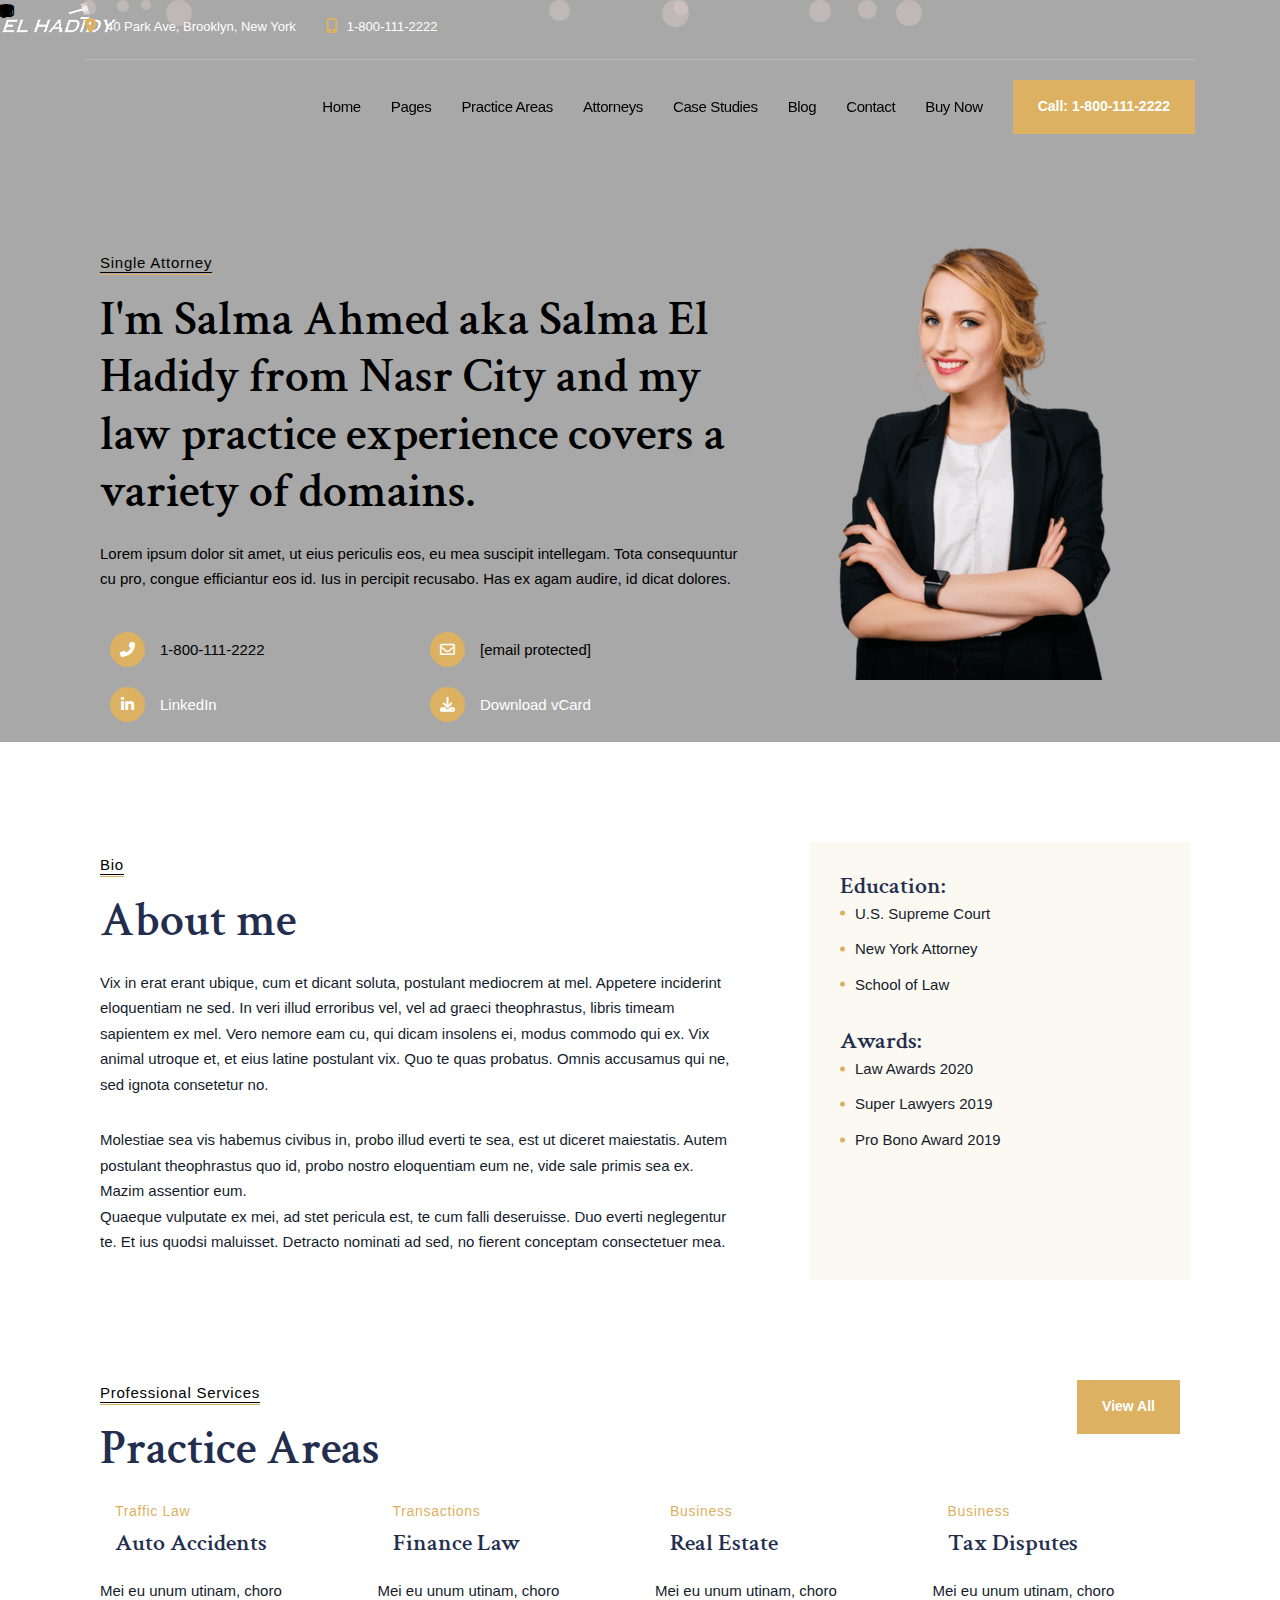
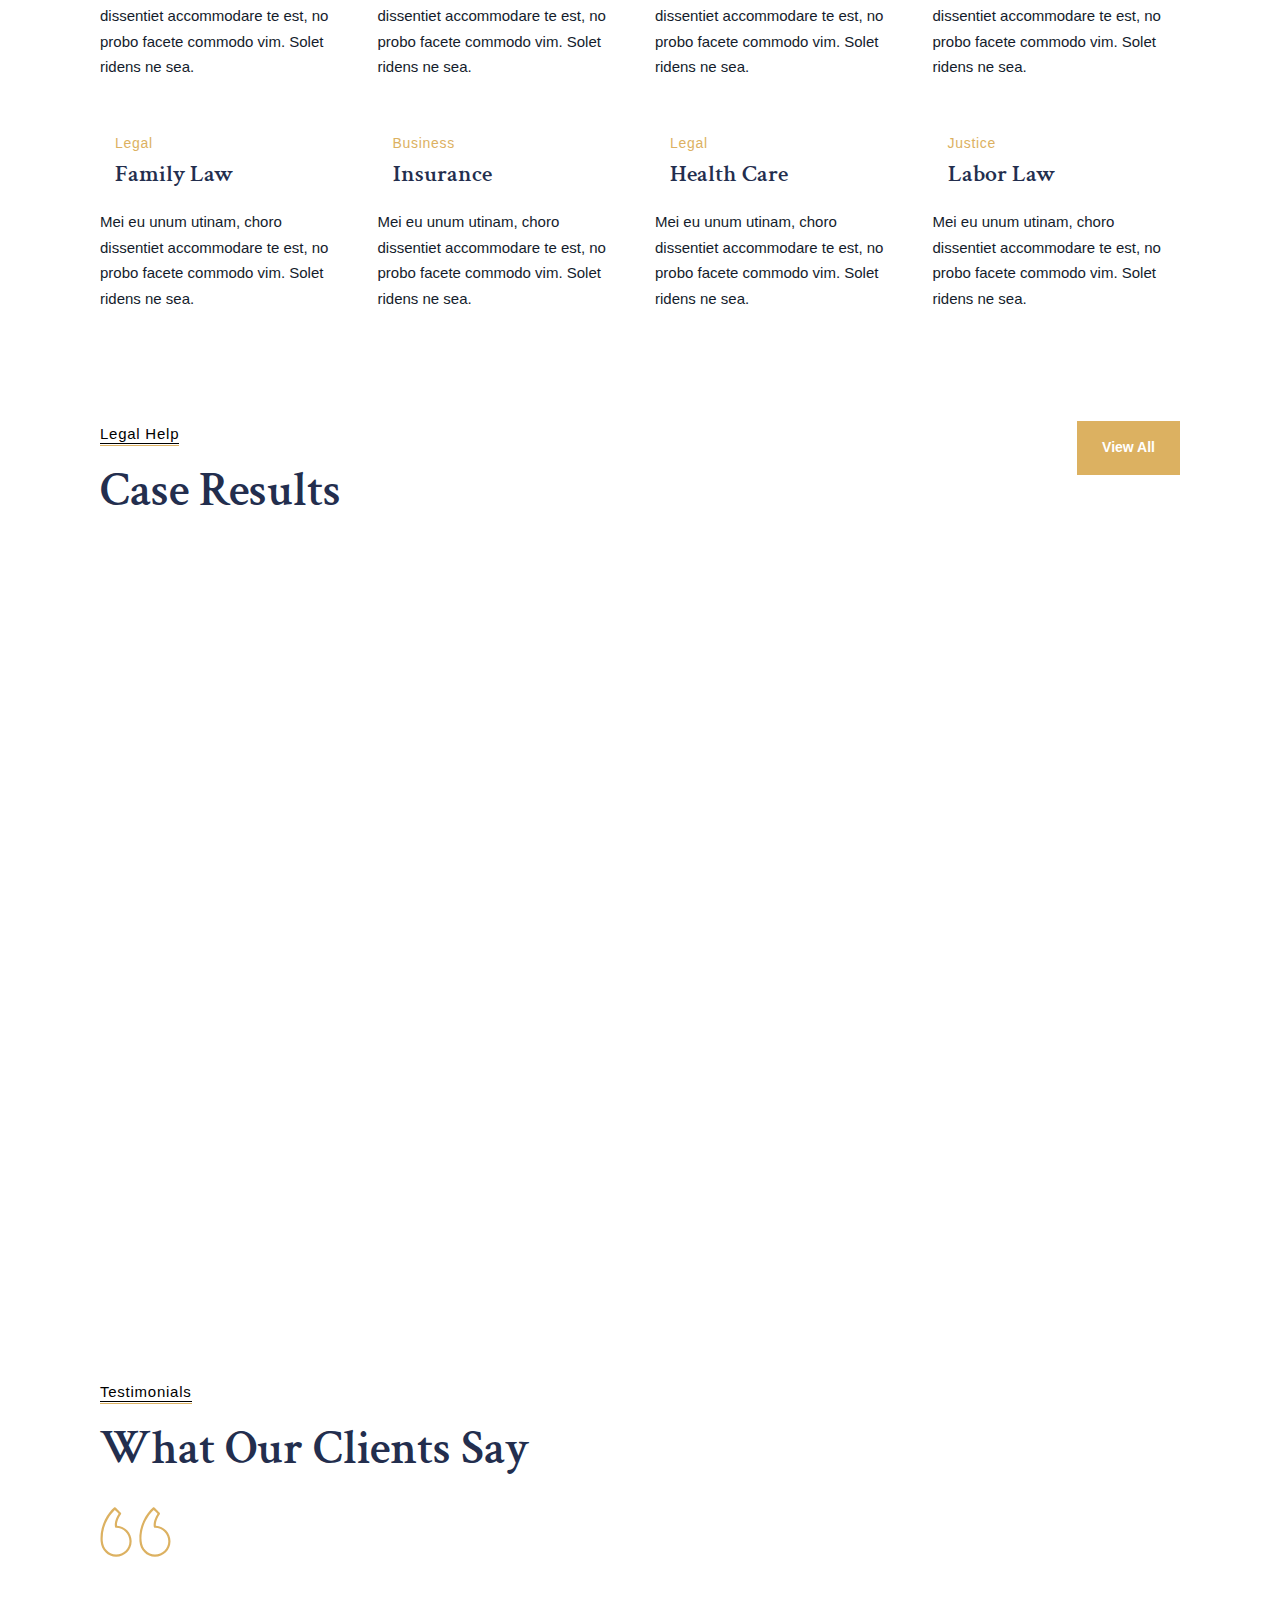
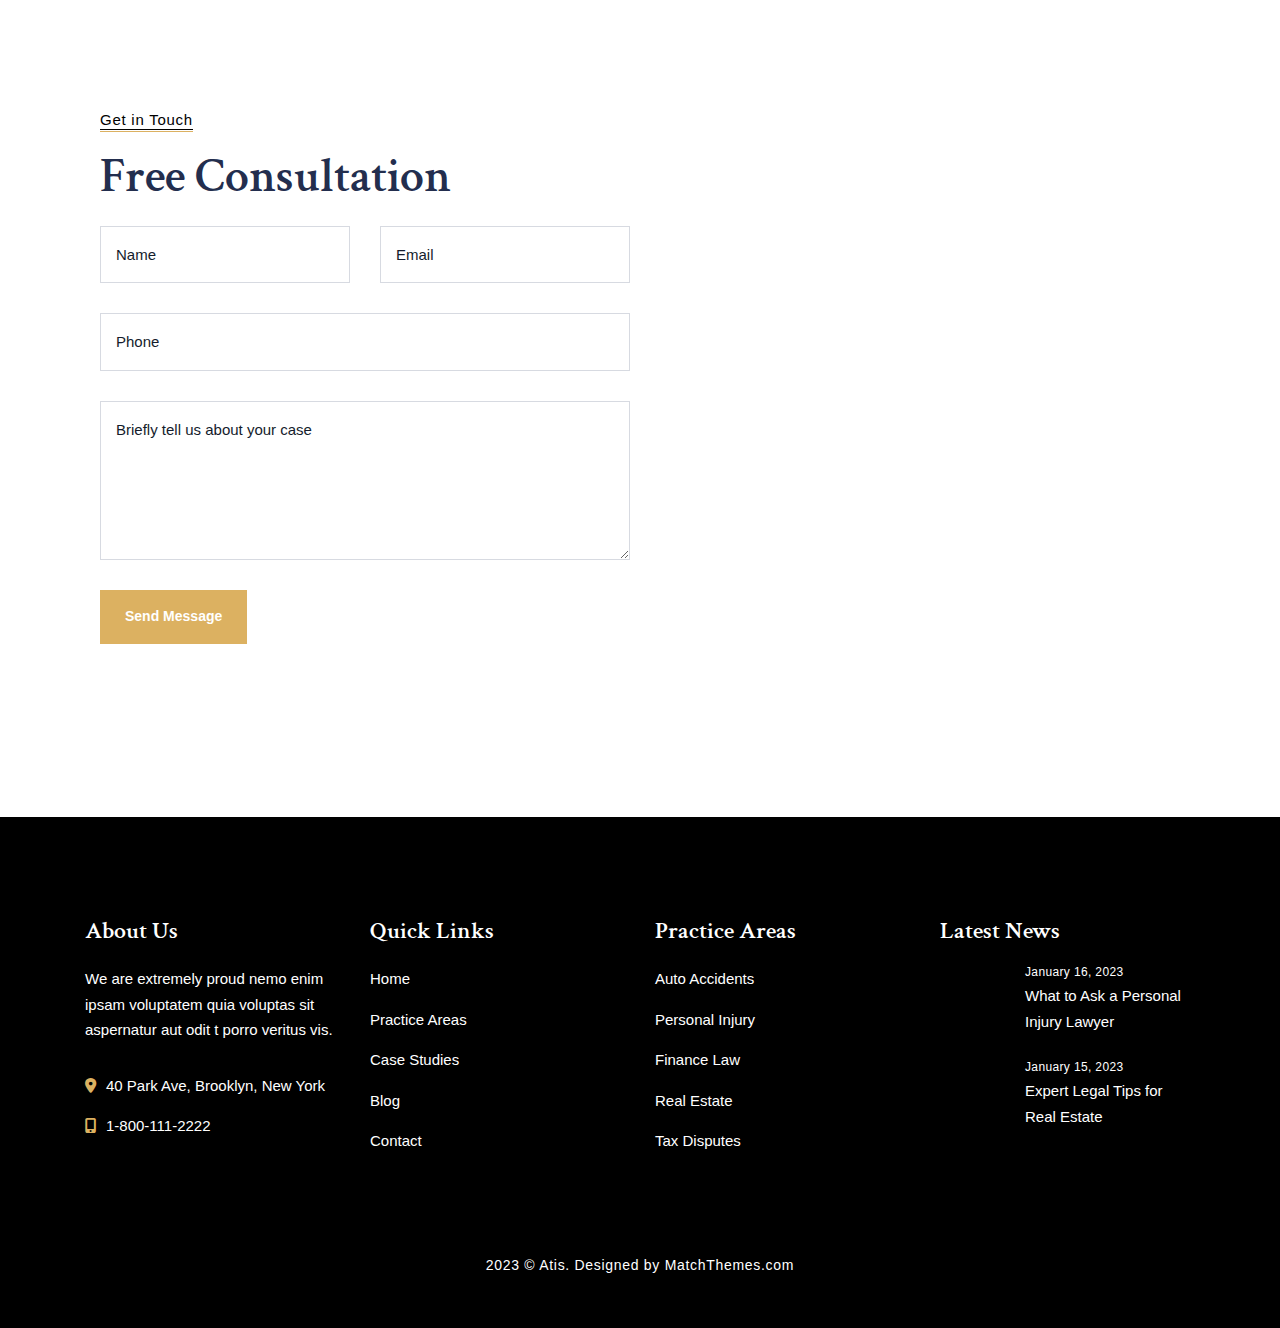
==== main/index.html @ 33de4cda "inital draft version" ====
<!DOCTYPE html>
<html lang="en-US">

<head>
    <meta charset="UTF-8">
    <meta name="viewport" content="width=device-width, initial-scale=1.0">
    <title> Salma El Hadidy</title>
    <meta name='Salma' content='max-image-preview:large' />
    <link rel='stylesheet' id='wp-block-library-css' href='css/style.min.css' media='all' />
    <link rel="stylesheet" href="css/wp-block-library-theme-inline.css">
    <link rel="stylesheet" href="css/classic-theme-styles-inline.css">
    <link rel="stylesheet" href="css/global-styles-inline.css">
    <link rel="stylesheet" href="css/atis-style-inline.css">

    <link rel='stylesheet' id='contact-form-7-css' href='css/contact-form-7.css' media='all' />
    <link rel='stylesheet' id='atis-fonts-css' href='//fonts.googleapis.com/css?family=Work+Sans%3A400%2C400i%2C500%2C600%2C700%2C700i%7CCrimson+Text%3A400%2C400i%2C600%2C600i%2C700%2C700i%26display%3Dswap' media='all' />
    <link rel='stylesheet' id='elementor-icons-css' href='css/elementor-icons.css' media='all' />
    <link rel='stylesheet' id='elementor-frontend-css' href='css/frontend.min.css' media='all' />
    <link rel='stylesheet' id='swiper-css' href='css/swiper.min.css' media='all' />
    <link rel='stylesheet' id='elementor-post-8-css' href='css/post-8.css' media='all' />
    <link rel='stylesheet' id='elementor-post-1840-css' href='css/post-1840.css' media='all' />
    <link rel='stylesheet' id='bootstrap-css' href='css/bootstrap.css' media='all' />
    <link rel='stylesheet' id='fontawesome-css' href='css/fontawesome.css' media='all' />
    <link rel='stylesheet' id='owl-carousel-css' href='css/owl-carousel.css' media='all' />
    <link rel='stylesheet' id='atis-style-css' href='css/atis-style.css' media='all' />

    <script src='https://matchthemes.com/demowp/atis/wp-includes/js/jquery/jquery.min.js' id='jquery-core-js'></script>
    <link rel="https://api.w.org/" href="https://matchthemes.com/demowp/atis/wp-json/" />
    <link rel="alternate" type="application/json" href="https://matchthemes.com/demowp/atis/wp-json/wp/v2/pages/1840" />
    <link rel="EditURI" type="application/rsd+xml" title="RSD" href="https://matchthemes.com/demowp/atis/xmlrpc.php?rsd" />
    <meta name="generator" content="WordPress 6.3.2" />
    <link rel="canonical" href="https://matchthemes.com/demowp/atis/home-6/" />
    <link rel='shortlink' href='https://matchthemes.com/demowp/atis/?p=1840' />
    <link rel="alternate" type="application/json+oembed" href="https://matchthemes.com/demowp/atis/wp-json/oembed/1.0/embed?url=https%3A%2F%2Fmatchthemes.com%2Fdemowp%2Fatis%2Fhome-6%2F" />
    <link rel="alternate" type="text/xml+oembed" href="https://matchthemes.com/demowp/atis/wp-json/oembed/1.0/embed?url=https%3A%2F%2Fmatchthemes.com%2Fdemowp%2Fatis%2Fhome-6%2F&#038;format=xml" />
    <meta name="generator" content="Elementor 3.16.4; features: e_dom_optimization, e_optimized_assets_loading, additional_custom_breakpoints; settings: css_print_method-external, google_font-enabled, font_display-auto">
    <link rel="icon" href="css/favicon_io/favicon-32x32.png" sizes="32x32" />
    <link rel="icon" href="css/favicon_io/android-chrome-192x192.png" sizes="192x192" />
    <link rel="apple-touch-icon" href="css/favicon_io/apple-touch-icon.png" />
    <meta name="msapplication-TileImage" content="css/favicon_io/android-chrome-512x512.png" />
    <style type="text/css" id="wp-custom-css">
        .logo img {
            width: 120px;
        }
        
        .practice-icon img {
            width: 50px;
        }
        
        .owl-carousel {
            width: calc( 100% + 1px);
            margin-left: -1px;
        }
        
        .list-practice li.practice-active a {
            background: #dcb161;
            border-color: #dcb161;
            color: #fff;
        }
    </style>
    <style id="kirki-inline-styles"></style>

    <head>
        <link rel="stylesheet" href="https://cdnjs.cloudflare.com/ajax/libs/font-awesome/6.2.0/css/all.min.css">
    </head>
</head>

<body class="page-template page-template-templates page-template-template-fullscreen page-template-templatestemplate-fullscreen-php page page-id-1840 wp-custom-logo wp-embed-responsive no-top-image elementor-default elementor-kit-8 elementor-page elementor-page-1840">
    <div class="snowfall-container"></div>
    <style>
        .snowfall {
            position: absolute;
            width: 10px;
            height: 10px;
            background: #e0cbcb6e;
            border-radius: 50%;
            /* Make it circular */
            animation: snowfall 5s linear infinite;
            animation-fill-mode: forwards;
            z-index: 9999;
        }
        
        @keyframes snowfall {
            0% {
                transform: translateY(0) translateX(0);
                opacity: 1;
            }
            100% {
                transform: translateY(100vh) translateX(0);
                opacity: 0;
            }
        }
    </style>
    <script>
        document.addEventListener("DOMContentLoaded", function() {
            const snowfallContainer = document.querySelector(".snowfall-container");

            // Create and add snowballs
            for (let i = 0; i < 10; i++) {
                createSnowball(snowfallContainer);
            }
        });

        function createSnowball(container) {
            const snowball = document.createElement("div");
            snowball.classList.add("snowfall");

            // Randomly position each snowball horizontally
            const randomX = Math.random() * window.innerWidth;
            snowball.style.left = randomX + "px";

            // Randomize the size of each snowball
            const randomSize = Math.random() * 20 + 10;
            snowball.style.width = randomSize + "px";
            snowball.style.height = randomSize + "px";

            // Randomize the animation duration for a more natural effect
            const randomDuration = Math.random() * 5 + 5;
            snowball.style.animationDuration = randomDuration + "s";

            container.appendChild(snowball);

            // Remove the snowball when it reaches the bottom
            snowball.addEventListener("animationiteration", function() {
                container.removeChild(snowball);
                createSnowball(container);
            });
        }
    </script>

    <div class="menu-mask"></div>
    <div class="mobile-menu-holder">
        <div class="modal-menu-container">
            <div class="exit-mobile"> <span class="icon-bar1"></span> <span class="icon-bar2"></span></div>
            <ul id="menu-menu-1" class="menu-mobile">
                <li id="menu-item-1905" class="menu-item menu-item-type-post_type menu-item-object-page menu-item-home current-menu-ancestor current-menu-parent current_page_parent current_page_ancestor menu-item-has-children menu-item-1905"><a href="https://matchthemes.com/demowp/atis/">Home</a>
                    <ul class="sub-menu">
                        <li id="menu-item-1630" class="menu-item menu-item-type-post_type menu-item-object-page menu-item-home menu-item-1630"><a href="https://matchthemes.com/demowp/atis/">Home 1</a></li>
                        <li id="menu-item-61" class="menu-item menu-item-type-post_type menu-item-object-page menu-item-61"><a href="https://matchthemes.com/demowp/atis/home-2/">Home 2</a></li>
                        <li id="menu-item-1631" class="menu-item menu-item-type-post_type menu-item-object-page menu-item-1631"><a href="https://matchthemes.com/demowp/atis/home-3/">Home 3</a></li>
                        <li id="menu-item-1632" class="menu-item menu-item-type-post_type menu-item-object-page menu-item-1632"><a href="https://matchthemes.com/demowp/atis/home-4/">Home 4</a></li>
                        <li id="menu-item-1898" class="menu-item menu-item-type-post_type menu-item-object-page menu-item-1898"><a href="https://matchthemes.com/demowp/atis/home-5/">Home 5</a></li>
                        <li id="menu-item-1897" class="menu-item menu-item-type-post_type menu-item-object-page current-menu-item page_item page-item-1840 current_page_item menu-item-1897"><a href="https://matchthemes.com/demowp/atis/home-6/" aria-current="page">Home 6</a></li>
                        <li id="menu-item-3053" class="menu-item menu-item-type-post_type menu-item-object-page menu-item-3053"><a href="https://matchthemes.com/demowp/atis/home-7/">Home 7</a></li>
                        <li id="menu-item-3052" class="menu-item menu-item-type-post_type menu-item-object-page menu-item-3052"><a href="https://matchthemes.com/demowp/atis/home-8/">Home 8</a></li>
                        <li id="menu-item-1899" class="menu-item menu-item-type-post_type menu-item-object-page menu-item-1899"><a href="https://matchthemes.com/demowp/atis/home-video/">Home Video</a></li>
                    </ul>
                </li>
                <li id="menu-item-501" class="menu-item menu-item-type-custom menu-item-object-custom menu-item-has-children menu-item-501"><a href="#">Pages</a>
                    <ul class="sub-menu">
                        <li id="menu-item-3089" class="menu-item menu-item-type-post_type menu-item-object-page menu-item-home menu-item-has-children menu-item-3089"><a href="https://matchthemes.com/demowp/atis/">Headers</a>
                            <ul class="sub-menu">
                                <li id="menu-item-3084" class="menu-item menu-item-type-post_type menu-item-object-page menu-item-home menu-item-3084"><a href="https://matchthemes.com/demowp/atis/">Header 1</a></li>
                                <li id="menu-item-3085" class="menu-item menu-item-type-post_type menu-item-object-page menu-item-3085"><a href="https://matchthemes.com/demowp/atis/header-2/">Header 2</a></li>
                                <li id="menu-item-3086" class="menu-item menu-item-type-post_type menu-item-object-page menu-item-3086"><a href="https://matchthemes.com/demowp/atis/header-3/">Header 3</a></li>
                                <li id="menu-item-3087" class="menu-item menu-item-type-post_type menu-item-object-page menu-item-3087"><a href="https://matchthemes.com/demowp/atis/header-4/">Header 4</a></li>
                                <li id="menu-item-3088" class="menu-item menu-item-type-post_type menu-item-object-page menu-item-3088"><a href="https://matchthemes.com/demowp/atis/header-5/">Header 5</a></li>
                            </ul>
                        </li>
                        <li id="menu-item-502" class="menu-item menu-item-type-post_type menu-item-object-page menu-item-502"><a href="https://matchthemes.com/demowp/atis/about-me/">About Me</a></li>
                        <li id="menu-item-503" class="menu-item menu-item-type-post_type menu-item-object-page menu-item-503"><a href="https://matchthemes.com/demowp/atis/about-us/">About Us</a></li>
                        <li id="menu-item-504" class="menu-item menu-item-type-post_type menu-item-object-page menu-item-504"><a href="https://matchthemes.com/demowp/atis/about-us-2/">About Us 2</a></li>
                        <li id="menu-item-1032" class="menu-item menu-item-type-post_type menu-item-object-page menu-item-1032"><a href="https://matchthemes.com/demowp/atis/our-process/">Our Process</a></li>
                        <li id="menu-item-506" class="menu-item menu-item-type-post_type menu-item-object-page menu-item-506"><a href="https://matchthemes.com/demowp/atis/pricing-plans/">Pricing Plans</a></li>
                        <li id="menu-item-505" class="menu-item menu-item-type-post_type menu-item-object-page menu-item-505"><a href="https://matchthemes.com/demowp/atis/faq/">FAQ</a></li>
                    </ul>
                </li>
                <li id="menu-item-750" class="menu-item menu-item-type-post_type menu-item-object-page menu-item-has-children menu-item-750"><a href="https://matchthemes.com/demowp/atis/practice-icon-v2-3cols/">Practice Areas</a>
                    <ul class="sub-menu">
                        <li id="menu-item-751" class="menu-item menu-item-type-post_type menu-item-object-page menu-item-has-children menu-item-751"><a href="https://matchthemes.com/demowp/atis/practice-icon-v1-3cols/">Practice Icon v1</a>
                            <ul class="sub-menu">
                                <li id="menu-item-752" class="menu-item menu-item-type-post_type menu-item-object-page menu-item-752"><a href="https://matchthemes.com/demowp/atis/practice-icon-v1-2cols/">Practice Icon v1 2Cols</a></li>
                                <li id="menu-item-753" class="menu-item menu-item-type-post_type menu-item-object-page menu-item-753"><a href="https://matchthemes.com/demowp/atis/practice-icon-v1-3cols/">Practice Icon v1 3Cols</a></li>
                                <li id="menu-item-754" class="menu-item menu-item-type-post_type menu-item-object-page menu-item-754"><a href="https://matchthemes.com/demowp/atis/practice-icon-v1-4cols/">Practice Icon v1 4Cols</a></li>
                            </ul>
                        </li>
                        <li id="menu-item-755" class="menu-item menu-item-type-post_type menu-item-object-page menu-item-has-children menu-item-755"><a href="https://matchthemes.com/demowp/atis/practice-icon-v2-3cols/">Practice Icon v2</a>
                            <ul class="sub-menu">
                                <li id="menu-item-756" class="menu-item menu-item-type-post_type menu-item-object-page menu-item-756"><a href="https://matchthemes.com/demowp/atis/practice-icon-v2-2cols/">Practice Icon v2 2Cols</a></li>
                                <li id="menu-item-757" class="menu-item menu-item-type-post_type menu-item-object-page menu-item-757"><a href="https://matchthemes.com/demowp/atis/practice-icon-v2-3cols/">Practice Icon v2 3Cols</a></li>
                                <li id="menu-item-758" class="menu-item menu-item-type-post_type menu-item-object-page menu-item-758"><a href="https://matchthemes.com/demowp/atis/practice-icon-v2-4cols/">Practice Icon v2 4Cols</a></li>
                                <li id="menu-item-759" class="menu-item menu-item-type-post_type menu-item-object-page menu-item-759"><a href="https://matchthemes.com/demowp/atis/practice-icon-v2-5cols/">Practice Icon v2 5Cols</a></li>
                            </ul>
                        </li>
                        <li id="menu-item-761" class="menu-item menu-item-type-post_type menu-item-object-page menu-item-has-children menu-item-761"><a href="https://matchthemes.com/demowp/atis/practice-image-v1-4cols/">Practice Image v1</a>
                            <ul class="sub-menu">
                                <li id="menu-item-762" class="menu-item menu-item-type-post_type menu-item-object-page menu-item-762"><a href="https://matchthemes.com/demowp/atis/practice-image-v1-2cols/">Practice Image v1 2Cols</a></li>
                                <li id="menu-item-760" class="menu-item menu-item-type-post_type menu-item-object-page menu-item-760"><a href="https://matchthemes.com/demowp/atis/practice-image-v1-3cols/">Practice Image v1 3Cols</a></li>
                                <li id="menu-item-763" class="menu-item menu-item-type-post_type menu-item-object-page menu-item-763"><a href="https://matchthemes.com/demowp/atis/practice-image-v1-4cols/">Practice Image v1 4Cols</a></li>
                                <li id="menu-item-764" class="menu-item menu-item-type-post_type menu-item-object-page menu-item-764"><a href="https://matchthemes.com/demowp/atis/practice-image-v1-5cols/">Practice Image v1 5Cols</a></li>
                            </ul>
                        </li>
                        <li id="menu-item-765" class="menu-item menu-item-type-post_type menu-item-object-page menu-item-has-children menu-item-765"><a href="https://matchthemes.com/demowp/atis/practice-image-v2-4cols/">Practice Image v2</a>
                            <ul class="sub-menu">
                                <li id="menu-item-766" class="menu-item menu-item-type-post_type menu-item-object-page menu-item-766"><a href="https://matchthemes.com/demowp/atis/practice-image-v2-2cols/">Practice Image v2 2Cols</a></li>
                                <li id="menu-item-767" class="menu-item menu-item-type-post_type menu-item-object-page menu-item-767"><a href="https://matchthemes.com/demowp/atis/practice-image-v2-3cols/">Practice Image v2 3Cols</a></li>
                                <li id="menu-item-768" class="menu-item menu-item-type-post_type menu-item-object-page menu-item-768"><a href="https://matchthemes.com/demowp/atis/practice-image-v2-4cols/">Practice Image v2 4Cols</a></li>
                            </ul>
                        </li>
                        <li id="menu-item-933" class="menu-item menu-item-type-post_type menu-item-object-match_practice_areas menu-item-933"><a href="https://matchthemes.com/demowp/atis/practice-area/finance-law/">Single Practice</a></li>
                    </ul>
                </li>
                <li id="menu-item-858" class="menu-item menu-item-type-post_type menu-item-object-page menu-item-has-children menu-item-858"><a href="https://matchthemes.com/demowp/atis/team-v1-3cols/">Attorneys</a>
                    <ul class="sub-menu">
                        <li id="menu-item-861" class="menu-item menu-item-type-post_type menu-item-object-page menu-item-has-children menu-item-861"><a href="https://matchthemes.com/demowp/atis/team-v1-3cols/">Team v1</a>
                            <ul class="sub-menu">
                                <li id="menu-item-860" class="menu-item menu-item-type-post_type menu-item-object-page menu-item-860"><a href="https://matchthemes.com/demowp/atis/team-v1-3cols/">Team v1 3Cols</a></li>
                                <li id="menu-item-859" class="menu-item menu-item-type-post_type menu-item-object-page menu-item-859"><a href="https://matchthemes.com/demowp/atis/team-v1-4cols/">Team v1 4Cols</a></li>
                            </ul>
                        </li>
                        <li id="menu-item-864" class="menu-item menu-item-type-post_type menu-item-object-page menu-item-has-children menu-item-864"><a href="https://matchthemes.com/demowp/atis/team-v2-3cols/">Team v2</a>
                            <ul class="sub-menu">
                                <li id="menu-item-862" class="menu-item menu-item-type-post_type menu-item-object-page menu-item-862"><a href="https://matchthemes.com/demowp/atis/team-v2-2cols/">Team v2 2Cols</a></li>
                                <li id="menu-item-865" class="menu-item menu-item-type-post_type menu-item-object-page menu-item-865"><a href="https://matchthemes.com/demowp/atis/team-v2-3cols/">Team v2 3Cols</a></li>
                                <li id="menu-item-863" class="menu-item menu-item-type-post_type menu-item-object-page menu-item-863"><a href="https://matchthemes.com/demowp/atis/team-v2-4cols/">Team v2 4Cols</a></li>
                            </ul>
                        </li>
                        <li id="menu-item-934" class="menu-item menu-item-type-post_type menu-item-object-match_team menu-item-934"><a href="https://matchthemes.com/demowp/atis/team/sarah-barrett/">Single Attorney</a></li>
                    </ul>
                </li>
                <li id="menu-item-931" class="menu-item menu-item-type-post_type menu-item-object-page menu-item-has-children menu-item-931"><a href="https://matchthemes.com/demowp/atis/case-studies-4cols/">Case Studies</a>
                    <ul class="sub-menu">
                        <li id="menu-item-932" class="menu-item menu-item-type-post_type menu-item-object-page menu-item-932"><a href="https://matchthemes.com/demowp/atis/case-studies-2cols/">Case Studies 2Cols</a></li>
                        <li id="menu-item-930" class="menu-item menu-item-type-post_type menu-item-object-page menu-item-930"><a href="https://matchthemes.com/demowp/atis/case-studies-3cols/">Case Studies 3Cols</a></li>
                        <li id="menu-item-1052" class="menu-item menu-item-type-post_type menu-item-object-page menu-item-1052"><a href="https://matchthemes.com/demowp/atis/case-studies-3cols-wide/">Case Studies 3Cols Wide</a></li>
                        <li id="menu-item-929" class="menu-item menu-item-type-post_type menu-item-object-page menu-item-929"><a href="https://matchthemes.com/demowp/atis/case-studies-4cols/">Case Studies 4Cols</a></li>
                        <li id="menu-item-1051" class="menu-item menu-item-type-post_type menu-item-object-page menu-item-1051"><a href="https://matchthemes.com/demowp/atis/case-studies-4cols-wide/">Case Studies 4Cols Wide</a></li>
                        <li id="menu-item-978" class="menu-item menu-item-type-post_type menu-item-object-match_case_studies menu-item-978"><a href="https://matchthemes.com/demowp/atis/case/insurance-fraud/">Single Case</a></li>
                    </ul>
                </li>
                <li id="menu-item-62" class="menu-item menu-item-type-post_type menu-item-object-page menu-item-has-children menu-item-62"><a href="https://matchthemes.com/demowp/atis/blog/">Blog</a>
                    <ul class="sub-menu">
                        <li id="menu-item-3091" class="menu-item menu-item-type-post_type menu-item-object-page menu-item-3091"><a href="https://matchthemes.com/demowp/atis/blog-list/">Blog List</a></li>
                        <li id="menu-item-3093" class="menu-item menu-item-type-post_type menu-item-object-page menu-item-3093"><a href="https://matchthemes.com/demowp/atis/blog/">Blog Grid 2Cols</a></li>
                        <li id="menu-item-3090" class="menu-item menu-item-type-post_type menu-item-object-page menu-item-3090"><a href="https://matchthemes.com/demowp/atis/blog-grid-3cols/">Blog Grid 3Cols</a></li>
                        <li id="menu-item-3092" class="menu-item menu-item-type-post_type menu-item-object-page menu-item-3092"><a href="https://matchthemes.com/demowp/atis/blog-classic/">Blog Classic</a></li>
                    </ul>
                </li>
                <li id="menu-item-63" class="menu-item menu-item-type-post_type menu-item-object-page menu-item-has-children menu-item-63"><a href="https://matchthemes.com/demowp/atis/contact/">Contact</a>
                    <ul class="sub-menu">
                        <li id="menu-item-65" class="menu-item menu-item-type-post_type menu-item-object-page menu-item-65"><a href="https://matchthemes.com/demowp/atis/contact/">Contact</a></li>
                        <li id="menu-item-64" class="menu-item menu-item-type-post_type menu-item-object-page menu-item-64"><a href="https://matchthemes.com/demowp/atis/contact-2/">Contact 2</a></li>
                        <li id="menu-item-164" class="menu-item menu-item-type-post_type menu-item-object-page menu-item-164"><a href="https://matchthemes.com/demowp/atis/contact-3/">Contact 3</a></li>
                        <li id="menu-item-163" class="menu-item menu-item-type-post_type menu-item-object-page menu-item-163"><a href="https://matchthemes.com/demowp/atis/contact-4/">Contact 4</a></li>
                    </ul>
                </li>
                <li id="menu-item-2790" class="menu-item menu-item-type-custom menu-item-object-custom menu-item-2790"><a href="https://1.envato.market/9WN3G0">Buy Now</a></li>
            </ul>
        </div>
        <div class="menu-contact">
            <div class="mobile-btn"> <a href="tel:#" class="read-more white-btn">Call: 1-800-111-2222</a></div>
            <ul>
                <li><i class="fas fa-map-marker-alt"></i><span>40 Park Ave, Brooklyn, New York</span></li>
                <li><i class="fas fa-mobile-alt"></i><span>1-800-111-2222</span></li>
            </ul>
            <ul class="social-media">
                <li><a class="social-facebook" href="#" target="_blank"><i class="fab fa-facebook-f"></i></a></li>
                <li><a class="social-twitter" href="#" target="_blank"><i class="fab fa-twitter"></i></a></li>
                <li><a class="social-linkedin" href="#" target="_blank"><i class="fab fa-linkedin"></i></a></li>
                <li><a class="social-email" href="/cdn-cgi/l/email-protection#6447" target="_blank"><i class="far fa-envelope"></i></a></li>
            </ul>
        </div>
    </div>
    <header class="main-header header-1">
        <div class="container">
            <div class="top-header">
                <div class="binfo">
                    <ul>
                        <li><i class="fas fa-map-marker-alt"></i><span>40 Park Ave, Brooklyn, New York</span></li>
                        <li><i class="fas fa-mobile-alt"></i><span>1-800-111-2222</span></li>
                    </ul>
                </div>
                <div class="header-social header-social-1">
                    <ul class="social-media">
                        <li><a class="social-facebook" href="#" target="_blank"><i class="fab fa-facebook-f"></i></a></li>
                        <li><a class="social-twitter" href="#" target="_blank"><i class="fab fa-twitter"></i></a></li>
                        <li><a class="social-linkedin" href="#" target="_blank"><i class="fab fa-linkedin"></i></a></li>
                        <li><a class="social-email" href="/cdn-cgi/l/email-protection#4c6f" target="_blank"><i class="far fa-envelope"></i></a></li>
                    </ul>
                </div>
            </div>
            <div class="header-container">
                <div class="logo logo-1">
                    <a href="#"><img class="img-fluid" src="css/favicon_io/elhadidybw.png" width="" height="" alt="Atis" /></a>
                </div>
                <nav class="nav-holder nav-holder-1">
                    <ul id="menu-menu-2" class="menu-nav menu-nav-1">
                        <li class="menu-item menu-item-type-post_type menu-item-object-page menu-item-home current-menu-ancestor current-menu-parent current_page_parent current_page_ancestor menu-item-has-children menu-item-1905"><a href="https://matchthemes.com/demowp/atis/">Home</a>
                            <ul class="sub-menu">
                                <li class="menu-item menu-item-type-post_type menu-item-object-page menu-item-home menu-item-1630"><a href="https://matchthemes.com/demowp/atis/">Home 1</a></li>
                                <li class="menu-item menu-item-type-post_type menu-item-object-page menu-item-61"><a href="https://matchthemes.com/demowp/atis/home-2/">Home 2</a></li>
                                <li class="menu-item menu-item-type-post_type menu-item-object-page menu-item-1631"><a href="https://matchthemes.com/demowp/atis/home-3/">Home 3</a></li>
                                <li class="menu-item menu-item-type-post_type menu-item-object-page menu-item-1632"><a href="https://matchthemes.com/demowp/atis/home-4/">Home 4</a></li>
                                <li class="menu-item menu-item-type-post_type menu-item-object-page menu-item-1898"><a href="https://matchthemes.com/demowp/atis/home-5/">Home 5</a></li>
                                <li class="menu-item menu-item-type-post_type menu-item-object-page current-menu-item page_item page-item-1840 current_page_item menu-item-1897"><a href="https://matchthemes.com/demowp/atis/home-6/" aria-current="page">Home 6</a></li>
                                <li class="menu-item menu-item-type-post_type menu-item-object-page menu-item-3053"><a href="https://matchthemes.com/demowp/atis/home-7/">Home 7</a></li>
                                <li class="menu-item menu-item-type-post_type menu-item-object-page menu-item-3052"><a href="https://matchthemes.com/demowp/atis/home-8/">Home 8</a></li>
                                <li class="menu-item menu-item-type-post_type menu-item-object-page menu-item-1899"><a href="https://matchthemes.com/demowp/atis/home-video/">Home Video</a></li>
                            </ul>
                        </li>
                        <li class="menu-item menu-item-type-custom menu-item-object-custom menu-item-has-children menu-item-501"><a href="#">Pages</a>
                            <ul class="sub-menu">
                                <li class="menu-item menu-item-type-post_type menu-item-object-page menu-item-home menu-item-has-children menu-item-3089"><a href="https://matchthemes.com/demowp/atis/">Headers</a>
                                    <ul class="sub-menu">
                                        <li class="menu-item menu-item-type-post_type menu-item-object-page menu-item-home menu-item-3084"><a href="https://matchthemes.com/demowp/atis/">Header 1</a></li>
                                        <li class="menu-item menu-item-type-post_type menu-item-object-page menu-item-3085"><a href="https://matchthemes.com/demowp/atis/header-2/">Header 2</a></li>
                                        <li class="menu-item menu-item-type-post_type menu-item-object-page menu-item-3086"><a href="https://matchthemes.com/demowp/atis/header-3/">Header 3</a></li>
                                        <li class="menu-item menu-item-type-post_type menu-item-object-page menu-item-3087"><a href="https://matchthemes.com/demowp/atis/header-4/">Header 4</a></li>
                                        <li class="menu-item menu-item-type-post_type menu-item-object-page menu-item-3088"><a href="https://matchthemes.com/demowp/atis/header-5/">Header 5</a></li>
                                    </ul>
                                </li>
                                <li class="menu-item menu-item-type-post_type menu-item-object-page menu-item-502"><a href="https://matchthemes.com/demowp/atis/about-me/">About Me</a></li>
                                <li class="menu-item menu-item-type-post_type menu-item-object-page menu-item-503"><a href="https://matchthemes.com/demowp/atis/about-us/">About Us</a></li>
                                <li class="menu-item menu-item-type-post_type menu-item-object-page menu-item-504"><a href="https://matchthemes.com/demowp/atis/about-us-2/">About Us 2</a></li>
                                <li class="menu-item menu-item-type-post_type menu-item-object-page menu-item-1032"><a href="https://matchthemes.com/demowp/atis/our-process/">Our Process</a></li>
                                <li class="menu-item menu-item-type-post_type menu-item-object-page menu-item-506"><a href="https://matchthemes.com/demowp/atis/pricing-plans/">Pricing Plans</a></li>
                                <li class="menu-item menu-item-type-post_type menu-item-object-page menu-item-505"><a href="https://matchthemes.com/demowp/atis/faq/">FAQ</a></li>
                            </ul>
                        </li>
                        <li class="menu-item menu-item-type-post_type menu-item-object-page menu-item-has-children menu-item-750"><a href="https://matchthemes.com/demowp/atis/practice-icon-v2-3cols/">Practice Areas</a>
                            <ul class="sub-menu">
                                <li class="menu-item menu-item-type-post_type menu-item-object-page menu-item-has-children menu-item-751"><a href="https://matchthemes.com/demowp/atis/practice-icon-v1-3cols/">Practice Icon v1</a>
                                    <ul class="sub-menu">
                                        <li class="menu-item menu-item-type-post_type menu-item-object-page menu-item-752"><a href="https://matchthemes.com/demowp/atis/practice-icon-v1-2cols/">Practice Icon v1 2Cols</a></li>
                                        <li class="menu-item menu-item-type-post_type menu-item-object-page menu-item-753"><a href="https://matchthemes.com/demowp/atis/practice-icon-v1-3cols/">Practice Icon v1 3Cols</a></li>
                                        <li class="menu-item menu-item-type-post_type menu-item-object-page menu-item-754"><a href="https://matchthemes.com/demowp/atis/practice-icon-v1-4cols/">Practice Icon v1 4Cols</a></li>
                                    </ul>
                                </li>
                                <li class="menu-item menu-item-type-post_type menu-item-object-page menu-item-has-children menu-item-755"><a href="https://matchthemes.com/demowp/atis/practice-icon-v2-3cols/">Practice Icon v2</a>
                                    <ul class="sub-menu">
                                        <li class="menu-item menu-item-type-post_type menu-item-object-page menu-item-756"><a href="https://matchthemes.com/demowp/atis/practice-icon-v2-2cols/">Practice Icon v2 2Cols</a></li>
                                        <li class="menu-item menu-item-type-post_type menu-item-object-page menu-item-757"><a href="https://matchthemes.com/demowp/atis/practice-icon-v2-3cols/">Practice Icon v2 3Cols</a></li>
                                        <li class="menu-item menu-item-type-post_type menu-item-object-page menu-item-758"><a href="https://matchthemes.com/demowp/atis/practice-icon-v2-4cols/">Practice Icon v2 4Cols</a></li>
                                        <li class="menu-item menu-item-type-post_type menu-item-object-page menu-item-759"><a href="https://matchthemes.com/demowp/atis/practice-icon-v2-5cols/">Practice Icon v2 5Cols</a></li>
                                    </ul>
                                </li>
                                <li class="menu-item menu-item-type-post_type menu-item-object-page menu-item-has-children menu-item-761"><a href="https://matchthemes.com/demowp/atis/practice-image-v1-4cols/">Practice Image v1</a>
                                    <ul class="sub-menu">
                                        <li class="menu-item menu-item-type-post_type menu-item-object-page menu-item-762"><a href="https://matchthemes.com/demowp/atis/practice-image-v1-2cols/">Practice Image v1 2Cols</a></li>
                                        <li class="menu-item menu-item-type-post_type menu-item-object-page menu-item-760"><a href="https://matchthemes.com/demowp/atis/practice-image-v1-3cols/">Practice Image v1 3Cols</a></li>
                                        <li class="menu-item menu-item-type-post_type menu-item-object-page menu-item-763"><a href="https://matchthemes.com/demowp/atis/practice-image-v1-4cols/">Practice Image v1 4Cols</a></li>
                                        <li class="menu-item menu-item-type-post_type menu-item-object-page menu-item-764"><a href="https://matchthemes.com/demowp/atis/practice-image-v1-5cols/">Practice Image v1 5Cols</a></li>
                                    </ul>
                                </li>
                                <li class="menu-item menu-item-type-post_type menu-item-object-page menu-item-has-children menu-item-765"><a href="https://matchthemes.com/demowp/atis/practice-image-v2-4cols/">Practice Image v2</a>
                                    <ul class="sub-menu">
                                        <li class="menu-item menu-item-type-post_type menu-item-object-page menu-item-766"><a href="https://matchthemes.com/demowp/atis/practice-image-v2-2cols/">Practice Image v2 2Cols</a></li>
                                        <li class="menu-item menu-item-type-post_type menu-item-object-page menu-item-767"><a href="https://matchthemes.com/demowp/atis/practice-image-v2-3cols/">Practice Image v2 3Cols</a></li>
                                        <li class="menu-item menu-item-type-post_type menu-item-object-page menu-item-768"><a href="https://matchthemes.com/demowp/atis/practice-image-v2-4cols/">Practice Image v2 4Cols</a></li>
                                    </ul>
                                </li>
                                <li class="menu-item menu-item-type-post_type menu-item-object-match_practice_areas menu-item-933"><a href="https://matchthemes.com/demowp/atis/practice-area/finance-law/">Single Practice</a></li>
                            </ul>
                        </li>
                        <li class="menu-item menu-item-type-post_type menu-item-object-page menu-item-has-children menu-item-858"><a href="https://matchthemes.com/demowp/atis/team-v1-3cols/">Attorneys</a>
                            <ul class="sub-menu">
                                <li class="menu-item menu-item-type-post_type menu-item-object-page menu-item-has-children menu-item-861"><a href="https://matchthemes.com/demowp/atis/team-v1-3cols/">Team v1</a>
                                    <ul class="sub-menu">
                                        <li class="menu-item menu-item-type-post_type menu-item-object-page menu-item-860"><a href="https://matchthemes.com/demowp/atis/team-v1-3cols/">Team v1 3Cols</a></li>
                                        <li class="menu-item menu-item-type-post_type menu-item-object-page menu-item-859"><a href="https://matchthemes.com/demowp/atis/team-v1-4cols/">Team v1 4Cols</a></li>
                                    </ul>
                                </li>
                                <li class="menu-item menu-item-type-post_type menu-item-object-page menu-item-has-children menu-item-864"><a href="https://matchthemes.com/demowp/atis/team-v2-3cols/">Team v2</a>
                                    <ul class="sub-menu">
                                        <li class="menu-item menu-item-type-post_type menu-item-object-page menu-item-862"><a href="https://matchthemes.com/demowp/atis/team-v2-2cols/">Team v2 2Cols</a></li>
                                        <li class="menu-item menu-item-type-post_type menu-item-object-page menu-item-865"><a href="https://matchthemes.com/demowp/atis/team-v2-3cols/">Team v2 3Cols</a></li>
                                        <li class="menu-item menu-item-type-post_type menu-item-object-page menu-item-863"><a href="https://matchthemes.com/demowp/atis/team-v2-4cols/">Team v2 4Cols</a></li>
                                    </ul>
                                </li>
                                <li class="menu-item menu-item-type-post_type menu-item-object-match_team menu-item-934"><a href="https://matchthemes.com/demowp/atis/team/sarah-barrett/">Single Attorney</a></li>
                            </ul>
                        </li>
                        <li class="menu-item menu-item-type-post_type menu-item-object-page menu-item-has-children menu-item-931"><a href="https://matchthemes.com/demowp/atis/case-studies-4cols/">Case Studies</a>
                            <ul class="sub-menu">
                                <li class="menu-item menu-item-type-post_type menu-item-object-page menu-item-932"><a href="https://matchthemes.com/demowp/atis/case-studies-2cols/">Case Studies 2Cols</a></li>
                                <li class="menu-item menu-item-type-post_type menu-item-object-page menu-item-930"><a href="https://matchthemes.com/demowp/atis/case-studies-3cols/">Case Studies 3Cols</a></li>
                                <li class="menu-item menu-item-type-post_type menu-item-object-page menu-item-1052"><a href="https://matchthemes.com/demowp/atis/case-studies-3cols-wide/">Case Studies 3Cols Wide</a></li>
                                <li class="menu-item menu-item-type-post_type menu-item-object-page menu-item-929"><a href="https://matchthemes.com/demowp/atis/case-studies-4cols/">Case Studies 4Cols</a></li>
                                <li class="menu-item menu-item-type-post_type menu-item-object-page menu-item-1051"><a href="https://matchthemes.com/demowp/atis/case-studies-4cols-wide/">Case Studies 4Cols Wide</a></li>
                                <li class="menu-item menu-item-type-post_type menu-item-object-match_case_studies menu-item-978"><a href="https://matchthemes.com/demowp/atis/case/insurance-fraud/">Single Case</a></li>
                            </ul>
                        </li>
                        <li class="menu-item menu-item-type-post_type menu-item-object-page menu-item-has-children menu-item-62"><a href="https://matchthemes.com/demowp/atis/blog/">Blog</a>
                            <ul class="sub-menu">
                                <li class="menu-item menu-item-type-post_type menu-item-object-page menu-item-3091"><a href="https://matchthemes.com/demowp/atis/blog-list/">Blog List</a></li>
                                <li class="menu-item menu-item-type-post_type menu-item-object-page menu-item-3093"><a href="https://matchthemes.com/demowp/atis/blog/">Blog Grid 2Cols</a></li>
                                <li class="menu-item menu-item-type-post_type menu-item-object-page menu-item-3090"><a href="https://matchthemes.com/demowp/atis/blog-grid-3cols/">Blog Grid 3Cols</a></li>
                                <li class="menu-item menu-item-type-post_type menu-item-object-page menu-item-3092"><a href="https://matchthemes.com/demowp/atis/blog-classic/">Blog Classic</a></li>
                            </ul>
                        </li>
                        <li class="menu-item menu-item-type-post_type menu-item-object-page menu-item-has-children menu-item-63"><a href="https://matchthemes.com/demowp/atis/contact/">Contact</a>
                            <ul class="sub-menu">
                                <li class="menu-item menu-item-type-post_type menu-item-object-page menu-item-65"><a href="https://matchthemes.com/demowp/atis/contact/">Contact</a></li>
                                <li class="menu-item menu-item-type-post_type menu-item-object-page menu-item-64"><a href="https://matchthemes.com/demowp/atis/contact-2/">Contact 2</a></li>
                                <li class="menu-item menu-item-type-post_type menu-item-object-page menu-item-164"><a href="https://matchthemes.com/demowp/atis/contact-3/">Contact 3</a></li>
                                <li class="menu-item menu-item-type-post_type menu-item-object-page menu-item-163"><a href="https://matchthemes.com/demowp/atis/contact-4/">Contact 4</a></li>
                            </ul>
                        </li>
                        <li class="menu-item menu-item-type-custom menu-item-object-custom menu-item-2790"><a href="https://1.envato.market/9WN3G0">Buy Now</a></li>
                    </ul>
                </nav>
                <div class="nav-button-holder"> <button type="button" class="nav-button"> <span class="icon-bar"></span> </button></div>
                <div class="btn-header"> <a href="tel:#" class="read-more white-btn">Call: 1-800-111-2222</a></div>
            </div>
        </div>
    </header>
    <div class="top-single-bkg topsinglepage" style="background-image:url('http://remove-header');">
        <div class="inner-desc">
            <div class="container">
                <h1 class="display-2 single-post-title"> Home 6</h1>
            </div>
        </div>
    </div>
    <div id="wrap-content" class="page-content">
        <div id="post-1840" class="page-holder custom-page-template page-full fullscreen-page clearfix">
            <div data-elementor-type="wp-page" data-elementor-id="1840" class="elementor elementor-1840">
                <section class="elementor-section elementor-top-section elementor-element elementor-element-5b5ef93 elementor-section-boxed elementor-section-height-default elementor-section-height-default" data-id="5b5ef93" data-element_type="section" data-settings="{&quot;background_background&quot;:&quot;classic&quot;}">
                    <div class="elementor-container elementor-column-gap-default">
                        <div class="elementor-column elementor-col-50 elementor-top-column elementor-element elementor-element-5e8a0b4" data-id="5e8a0b4" data-element_type="column">
                            <div class="elementor-widget-wrap elementor-element-populated">
                                <div class="elementor-element elementor-element-16809e4 smalltitle pcolor elementor-widget elementor-widget-heading" data-id="16809e4" data-element_type="widget" data-widget_type="heading.default">
                                    <div class="elementor-widget-container"> <span class="elementor-heading-title elementor-size-default">Single Attorney</span></div>
                                </div>
                                <div class="elementor-element elementor-element-f07c9da elementor-widget elementor-widget-heading" data-id="f07c9da" data-element_type="widget" data-widget_type="heading.default">
                                    <div class="elementor-widget-container">
                                        <h2 class="elementor-heading-title elementor-size-default">I'm Salma Ahmed aka Salma El Hadidy from Nasr City and my law practice experience covers a variety of domains.</h2>
                                    </div>
                                </div>
                                <div class="elementor-element elementor-element-80b13b9 elementor-widget elementor-widget-text-editor" data-id="80b13b9" data-element_type="widget" data-widget_type="text-editor.default">
                                    <div class="elementor-widget-container">
                                        <div class="elementor-element elementor-element-8e34733 elementor-widget elementor-widget-heading" data-id="8e34733" data-element_type="widget" data-widget_type="heading.default">
                                            <div class="elementor-widget-container">
                                                <p class="elementor-heading-title elementor-size-default">Lorem ipsum dolor sit amet, ut eius periculis eos, eu mea suscipit intellegam. Tota consequuntur cu pro, congue efficiantur eos id. Ius in percipit recusabo. Has ex agam audire, id dicat dolores.</p>
                                            </div>
                                        </div>
                                    </div>
                                </div>
                                <section class="elementor-section elementor-inner-section elementor-element elementor-element-faa178c elementor-section-boxed elementor-section-height-default elementor-section-height-default" data-id="faa178c" data-element_type="section">
                                    <div class="elementor-container elementor-column-gap-default">
                                        <div class="elementor-column elementor-col-50 elementor-inner-column elementor-element elementor-element-1da3781" data-id="1da3781" data-element_type="column">
                                            <div class="elementor-widget-wrap elementor-element-populated">
                                                <div class="elementor-element elementor-element-51445c2 elementor-position-left pcolor-circle iconbox-mobi elementor-vertical-align-middle elementor-view-default elementor-mobile-position-top elementor-widget elementor-widget-icon-box" data-id="51445c2"
                                                    data-element_type="widget" data-widget_type="icon-box.default">
                                                    <div class="elementor-widget-container">
                                                        <div class="elementor-icon-box-wrapper">
                                                            <div class="elementor-icon-box-icon"> <span class="elementor-icon elementor-animation-"> <i aria-hidden="true" class="fas fa-phone-alt"></i> </span></div>
                                                            <div class="elementor-icon-box-content">
                                                                <h5 class="elementor-icon-box-title"> <span> </span></h5>
                                                                <p class="elementor-icon-box-description"> 1-800-111-2222</p>
                                                            </div>
                                                        </div>
                                                    </div>
                                                </div>
                                            </div>
                                        </div>
                                        <div class="elementor-column elementor-col-50 elementor-inner-column elementor-element elementor-element-bb5738c" data-id="bb5738c" data-element_type="column">
                                            <div class="elementor-widget-wrap elementor-element-populated">
                                                <div class="elementor-element elementor-element-dda303f elementor-position-left pcolor-circle iconbox-mobi elementor-vertical-align-middle elementor-view-default elementor-mobile-position-top elementor-widget elementor-widget-icon-box" data-id="dda303f"
                                                    data-element_type="widget" data-widget_type="icon-box.default">
                                                    <div class="elementor-widget-container">
                                                        <div class="elementor-icon-box-wrapper">
                                                            <div class="elementor-icon-box-icon"> <span class="elementor-icon elementor-animation-"> <i aria-hidden="true" class="far fa-envelope"></i> </span></div>
                                                            <div class="elementor-icon-box-content">
                                                                <h5 class="elementor-icon-box-title"> <span> </span></h5>
                                                                <p class="elementor-icon-box-description"> <a href="/cdn-cgi/l/email-protection" class="__cf_email__" data-cfemail="fc9f9392889d9f88bc99849d918c9099d29f9391">[email&#160;protected]</a></p>
                                                            </div>
                                                        </div>
                                                    </div>
                                                </div>
                                            </div>
                                        </div>
                                    </div>
                                </section>
                                <section class="elementor-section elementor-inner-section elementor-element elementor-element-6b3d2b7 elementor-section-boxed elementor-section-height-default elementor-section-height-default" data-id="6b3d2b7" data-element_type="section">
                                    <div class="elementor-container elementor-column-gap-default">
                                        <div class="elementor-column elementor-col-50 elementor-inner-column elementor-element elementor-element-0b5f263" data-id="0b5f263" data-element_type="column">
                                            <div class="elementor-widget-wrap elementor-element-populated">
                                                <div class="elementor-element elementor-element-5eb4907 elementor-position-left pcolor-circle iconbox-mobi elementor-vertical-align-middle elementor-view-default elementor-mobile-position-top elementor-widget elementor-widget-icon-box" data-id="5eb4907"
                                                    data-element_type="widget" data-widget_type="icon-box.default">
                                                    <div class="elementor-widget-container">
                                                        <div class="elementor-icon-box-wrapper">
                                                            <div class="elementor-icon-box-icon">
                                                                <a href="#" class="elementor-icon elementor-animation-" tabindex="-1"> <i aria-hidden="true" class="fab fa-linkedin-in"></i> </a>
                                                            </div>
                                                            <div class="elementor-icon-box-content">
                                                                <h5 class="elementor-icon-box-title">
                                                                    <a href="#"> </a>
                                                                </h5>
                                                                <p class="elementor-icon-box-description"> <a href="#" class="white">LinkedIn</a></p>
                                                            </div>
                                                        </div>
                                                    </div>
                                                </div>
                                            </div>
                                        </div>
                                        <div class="elementor-column elementor-col-50 elementor-inner-column elementor-element elementor-element-f8e49e3" data-id="f8e49e3" data-element_type="column">
                                            <div class="elementor-widget-wrap elementor-element-populated">
                                                <div class="elementor-element elementor-element-5290f77 elementor-position-left pcolor-circle iconbox-mobi elementor-vertical-align-middle elementor-view-default elementor-mobile-position-top elementor-widget elementor-widget-icon-box" data-id="5290f77"
                                                    data-element_type="widget" data-widget_type="icon-box.default">
                                                    <div class="elementor-widget-container">
                                                        <div class="elementor-icon-box-wrapper">
                                                            <div class="elementor-icon-box-icon">
                                                                <a href="#" class="elementor-icon elementor-animation-" tabindex="-1"> <i aria-hidden="true" class="fas fa-download"></i> </a>
                                                            </div>
                                                            <div class="elementor-icon-box-content">
                                                                <h5 class="elementor-icon-box-title">
                                                                    <a href="#"> </a>
                                                                </h5>
                                                                <p class="elementor-icon-box-description"> <a href="#" class="white">Download vCard</a></p>
                                                            </div>
                                                        </div>
                                                    </div>
                                                </div>
                                            </div>
                                        </div>
                                    </div>
                                </section>
                            </div>
                        </div>
                        <div class="elementor-column elementor-col-50 elementor-top-column elementor-element elementor-element-e2cc264" data-id="e2cc264" data-element_type="column">
                            <div class="elementor-widget-wrap elementor-element-populated">
                                <div class="elementor-element elementor-element-4a59574 elementor-widget elementor-widget-image" data-id="4a59574" data-element_type="widget" data-widget_type="image.default">
                                    <div class="elementor-widget-container"> <img decoding="async" fetchpriority="high" width="700" height="700" src="css/img/lawyer_bg_removed.png" class="attachment-full size-full wp-image-1850" alt="" /></div>
                                </div>
                            </div>
                        </div>
                    </div>
                </section>
                <section class="elementor-section elementor-top-section elementor-element elementor-element-ab25c6b fstart elementor-section-boxed elementor-section-height-default elementor-section-height-default" data-id="ab25c6b" data-element_type="section">
                    <div class="elementor-container elementor-column-gap-default">
                        <div class="elementor-column elementor-col-50 elementor-top-column elementor-element elementor-element-72952a5" data-id="72952a5" data-element_type="column">
                            <div class="elementor-widget-wrap elementor-element-populated">
                                <div class="elementor-element elementor-element-11520d2 smalltitle pcolor elementor-widget elementor-widget-heading" data-id="11520d2" data-element_type="widget" data-widget_type="heading.default">
                                    <div class="elementor-widget-container"> <span class="elementor-heading-title elementor-size-default">Bio</span></div>
                                </div>
                                <div class="elementor-element elementor-element-74d8880 elementor-widget elementor-widget-heading" data-id="74d8880" data-element_type="widget" data-widget_type="heading.default">
                                    <div class="elementor-widget-container">
                                        <h2 class="elementor-heading-title elementor-size-default">About me</h2>
                                    </div>
                                </div>
                                <div class="elementor-element elementor-element-85775e5 elementor-widget elementor-widget-text-editor" data-id="85775e5" data-element_type="widget" data-widget_type="text-editor.default">
                                    <div class="elementor-widget-container">
                                        <div class="elementor-element elementor-element-8e34733 elementor-widget elementor-widget-heading" data-id="8e34733" data-element_type="widget" data-widget_type="heading.default">
                                            <div class="elementor-widget-container">
                                                <p class="elementor-heading-title elementor-size-default">Vix in erat erant ubique, cum et dicant soluta, postulant mediocrem at mel. Appetere inciderint eloquentiam ne sed. In veri illud erroribus vel, vel ad graeci theophrastus, libris timeam sapientem ex mel.
                                                    Vero nemore eam cu, qui dicam insolens ei, modus commodo qui ex. Vix animal utroque et, et eius latine postulant vix. Quo te quas probatus. Omnis accusamus qui ne, sed ignota consetetur no.</p>
                                                <p>Molestiae sea vis habemus civibus in, probo illud everti te sea, est ut diceret maiestatis. Autem postulant theophrastus quo id, probo nostro eloquentiam eum ne, vide sale primis sea ex. Mazim assentior
                                                    eum. <br />Quaeque vulputate ex mei, ad stet pericula est, te cum falli deseruisse. Duo everti neglegentur te. Et ius quodsi maluisset. Detracto nominati ad sed, no fierent conceptam consectetuer mea.</p>
                                            </div>
                                        </div>
                                    </div>
                                </div>
                            </div>
                        </div>
                        <div class="elementor-column elementor-col-50 elementor-top-column elementor-element elementor-element-624ed9f" data-id="624ed9f" data-element_type="column" data-settings="{&quot;background_background&quot;:&quot;classic&quot;}">
                            <div class="elementor-widget-wrap elementor-element-populated">
                                <div class="elementor-element elementor-element-93dc9eb elementor-widget elementor-widget-text-editor" data-id="93dc9eb" data-element_type="widget" data-widget_type="text-editor.default">
                                    <div class="elementor-widget-container">
                                        <h5>Education:</h5>
                                        <ul class="list-circle">
                                            <li>U.S. Supreme Court</li>
                                            <li>New York Attorney</li>
                                            <li>School of Law</li>
                                        </ul>
                                        <h5>Awards:</h5>
                                        <ul class="list-circle">
                                            <li>Law Awards 2020</li>
                                            <li>Super Lawyers 2019</li>
                                            <li>Pro Bono Award 2019</li>
                                        </ul>
                                    </div>
                                </div>
                            </div>
                        </div>
                    </div>
                </section>
                <section class="elementor-section elementor-top-section elementor-element elementor-element-48be549 elementor-section-boxed elementor-section-height-default elementor-section-height-default" data-id="48be549" data-element_type="section">
                    <div class="elementor-container elementor-column-gap-default">
                        <div class="elementor-column elementor-col-50 elementor-top-column elementor-element elementor-element-6054446" data-id="6054446" data-element_type="column">
                            <div class="elementor-widget-wrap elementor-element-populated">
                                <div class="elementor-element elementor-element-4b7da9c smalltitle pcolor elementor-widget elementor-widget-heading" data-id="4b7da9c" data-element_type="widget" data-widget_type="heading.default">
                                    <div class="elementor-widget-container"> <span class="elementor-heading-title elementor-size-default">Professional Services</span></div>
                                </div>
                                <div class="elementor-element elementor-element-2057494 elementor-widget elementor-widget-heading" data-id="2057494" data-element_type="widget" data-widget_type="heading.default">
                                    <div class="elementor-widget-container">
                                        <h2 class="elementor-heading-title elementor-size-default">Practice Areas</h2>
                                    </div>
                                </div>
                            </div>
                        </div>
                        <div class="elementor-column elementor-col-50 elementor-top-column elementor-element elementor-element-33d4bf5" data-id="33d4bf5" data-element_type="column">
                            <div class="elementor-widget-wrap elementor-element-populated">
                                <div class="elementor-element elementor-element-b0c3139 el-btn elementor-align-right elementor-mobile-align-left elementor-widget elementor-widget-button" data-id="b0c3139" data-element_type="widget" data-widget_type="button.default">
                                    <div class="elementor-widget-container">
                                        <div class="elementor-button-wrapper">
                                            <a class="elementor-button elementor-button-link elementor-size-sm" href="https://matchthemes.com/demowp/atis/practice-icon-v1-4cols/"> <span class="elementor-button-content-wrapper"> <span class="elementor-button-text">View All</span> </span>
                                            </a>
                                        </div>
                                    </div>
                                </div>
                            </div>
                        </div>
                    </div>
                </section>
                <section class="elementor-section elementor-top-section elementor-element elementor-element-dd6a2b6 elementor-section-boxed elementor-section-height-default elementor-section-height-default" data-id="dd6a2b6" data-element_type="section">
                    <div class="elementor-container elementor-column-gap-default">
                        <div class="elementor-column elementor-col-100 elementor-top-column elementor-element elementor-element-d57978c" data-id="d57978c" data-element_type="column">
                            <div class="elementor-widget-wrap elementor-element-populated">
                                <div class="elementor-element elementor-element-28ec2f8 elementor-widget elementor-widget-shortcode" data-id="28ec2f8" data-element_type="widget" data-widget_type="shortcode.default">
                                    <div class="elementor-widget-container">
                                        <div class="elementor-shortcode">
                                            <div class="practice-short-icon-v1 practice-icons-holder-v1">
                                                <div class="practice-icon practice-icon-v1 practice-4col">
                                                    <div class="practice-icon-wrap">
                                                        <div class="practice-top-v1">
                                                            <div class="icon-top icon-top-v1">
                                                                <a href="https://matchthemes.com/demowp/atis/practice-area/auto-accidents/"><img decoding="async" src="https://matchthemes.com/demowp/atis/wp-content/uploads/auto-accidents-icon.png" alt="" /></a>
                                                            </div>
                                                            <div class="icon-title-holder"><span class="practice-subtitle">Traffic Law</span>
                                                                <h3><a href="https://matchthemes.com/demowp/atis/practice-area/auto-accidents/">Auto Accidents</a></h3>
                                                            </div>
                                                        </div>
                                                        <div class="practice-icon-content practice-icon-content-v1">Mei eu unum utinam, choro dissentiet accommodare te est, no probo facete commodo vim. Solet ridens ne sea.</div>
                                                    </div>
                                                </div>
                                                <div class="practice-icon practice-icon-v1 practice-4col">
                                                    <div class="practice-icon-wrap">
                                                        <div class="practice-top-v1">
                                                            <div class="icon-top icon-top-v1">
                                                                <a href="https://matchthemes.com/demowp/atis/practice-area/finance-law/"><img decoding="async" src="https://matchthemes.com/demowp/atis/wp-content/uploads/finance-law.png" alt="" /></a>
                                                            </div>
                                                            <div class="icon-title-holder"><span class="practice-subtitle">Transactions</span>
                                                                <h3><a href="https://matchthemes.com/demowp/atis/practice-area/finance-law/">Finance Law</a></h3>
                                                            </div>
                                                        </div>
                                                        <div class="practice-icon-content practice-icon-content-v1">Mei eu unum utinam, choro dissentiet accommodare te est, no probo facete commodo vim. Solet ridens ne sea.</div>
                                                    </div>
                                                </div>
                                                <div class="practice-icon practice-icon-v1 practice-4col">
                                                    <div class="practice-icon-wrap">
                                                        <div class="practice-top-v1">
                                                            <div class="icon-top icon-top-v1">
                                                                <a href="https://matchthemes.com/demowp/atis/practice-area/real-estate/"><img decoding="async" src="https://matchthemes.com/demowp/atis/wp-content/uploads/real-estate.png" alt="" /></a>
                                                            </div>
                                                            <div class="icon-title-holder"><span class="practice-subtitle">Business</span>
                                                                <h3><a href="https://matchthemes.com/demowp/atis/practice-area/real-estate/">Real Estate</a></h3>
                                                            </div>
                                                        </div>
                                                        <div class="practice-icon-content practice-icon-content-v1">Mei eu unum utinam, choro dissentiet accommodare te est, no probo facete commodo vim. Solet ridens ne sea.</div>
                                                    </div>
                                                </div>
                                                <div class="practice-icon practice-icon-v1 practice-4col">
                                                    <div class="practice-icon-wrap">
                                                        <div class="practice-top-v1">
                                                            <div class="icon-top icon-top-v1">
                                                                <a href="https://matchthemes.com/demowp/atis/practice-area/tax-disputes/"><img decoding="async" src="https://matchthemes.com/demowp/atis/wp-content/uploads/tax-disputes.png" alt="" /></a>
                                                            </div>
                                                            <div class="icon-title-holder"><span class="practice-subtitle">Business</span>
                                                                <h3><a href="https://matchthemes.com/demowp/atis/practice-area/tax-disputes/">Tax Disputes</a></h3>
                                                            </div>
                                                        </div>
                                                        <div class="practice-icon-content practice-icon-content-v1">Mei eu unum utinam, choro dissentiet accommodare te est, no probo facete commodo vim. Solet ridens ne sea.</div>
                                                    </div>
                                                </div>
                                                <div class="practice-icon practice-icon-v1 practice-4col">
                                                    <div class="practice-icon-wrap">
                                                        <div class="practice-top-v1">
                                                            <div class="icon-top icon-top-v1">
                                                                <a href="https://matchthemes.com/demowp/atis/practice-area/family-law/"><img decoding="async" src="https://matchthemes.com/demowp/atis/wp-content/uploads/family-law.png" alt="" /></a>
                                                            </div>
                                                            <div class="icon-title-holder"><span class="practice-subtitle">Legal</span>
                                                                <h3><a href="https://matchthemes.com/demowp/atis/practice-area/family-law/">Family Law</a></h3>
                                                            </div>
                                                        </div>
                                                        <div class="practice-icon-content practice-icon-content-v1">Mei eu unum utinam, choro dissentiet accommodare te est, no probo facete commodo vim. Solet ridens ne sea.</div>
                                                    </div>
                                                </div>
                                                <div class="practice-icon practice-icon-v1 practice-4col">
                                                    <div class="practice-icon-wrap">
                                                        <div class="practice-top-v1">
                                                            <div class="icon-top icon-top-v1">
                                                                <a href="https://matchthemes.com/demowp/atis/practice-area/insurance/"><img decoding="async" src="https://matchthemes.com/demowp/atis/wp-content/uploads/insurance.png" alt="" /></a>
                                                            </div>
                                                            <div class="icon-title-holder"><span class="practice-subtitle">Business</span>
                                                                <h3><a href="https://matchthemes.com/demowp/atis/practice-area/insurance/">Insurance</a></h3>
                                                            </div>
                                                        </div>
                                                        <div class="practice-icon-content practice-icon-content-v1">Mei eu unum utinam, choro dissentiet accommodare te est, no probo facete commodo vim. Solet ridens ne sea.</div>
                                                    </div>
                                                </div>
                                                <div class="practice-icon practice-icon-v1 practice-4col">
                                                    <div class="practice-icon-wrap">
                                                        <div class="practice-top-v1">
                                                            <div class="icon-top icon-top-v1">
                                                                <a href="https://matchthemes.com/demowp/atis/practice-area/health-care/"><img decoding="async" src="https://matchthemes.com/demowp/atis/wp-content/uploads/health-care.png" alt="" /></a>
                                                            </div>
                                                            <div class="icon-title-holder"><span class="practice-subtitle">Legal</span>
                                                                <h3><a href="https://matchthemes.com/demowp/atis/practice-area/health-care/">Health Care</a></h3>
                                                            </div>
                                                        </div>
                                                        <div class="practice-icon-content practice-icon-content-v1">Mei eu unum utinam, choro dissentiet accommodare te est, no probo facete commodo vim. Solet ridens ne sea.</div>
                                                    </div>
                                                </div>
                                                <div class="practice-icon practice-icon-v1 practice-4col">
                                                    <div class="practice-icon-wrap">
                                                        <div class="practice-top-v1">
                                                            <div class="icon-top icon-top-v1">
                                                                <a href="https://matchthemes.com/demowp/atis/practice-area/labor-law/"><img decoding="async" src="https://matchthemes.com/demowp/atis/wp-content/uploads/labor-law.png" alt="" /></a>
                                                            </div>
                                                            <div class="icon-title-holder"><span class="practice-subtitle">Justice</span>
                                                                <h3><a href="https://matchthemes.com/demowp/atis/practice-area/labor-law/">Labor Law</a></h3>
                                                            </div>
                                                        </div>
                                                        <div class="practice-icon-content practice-icon-content-v1">Mei eu unum utinam, choro dissentiet accommodare te est, no probo facete commodo vim. Solet ridens ne sea.</div>
                                                    </div>
                                                </div>
                                            </div>
                                        </div>
                                    </div>
                                </div>
                            </div>
                        </div>
                    </div>
                </section>
                <section class="elementor-section elementor-top-section elementor-element elementor-element-d292055 elementor-section-boxed elementor-section-height-default elementor-section-height-default" data-id="d292055" data-element_type="section">
                    <div class="elementor-container elementor-column-gap-default">
                        <div class="elementor-column elementor-col-50 elementor-top-column elementor-element elementor-element-eabc4b2" data-id="eabc4b2" data-element_type="column">
                            <div class="elementor-widget-wrap elementor-element-populated">
                                <div class="elementor-element elementor-element-c186edc smalltitle pcolor elementor-widget elementor-widget-heading" data-id="c186edc" data-element_type="widget" data-widget_type="heading.default">
                                    <div class="elementor-widget-container"> <span class="elementor-heading-title elementor-size-default">Legal Help</span></div>
                                </div>
                                <div class="elementor-element elementor-element-4412632 elementor-widget elementor-widget-heading" data-id="4412632" data-element_type="widget" data-widget_type="heading.default">
                                    <div class="elementor-widget-container">
                                        <h2 class="elementor-heading-title elementor-size-default">Case Results</h2>
                                    </div>
                                </div>
                            </div>
                        </div>
                        <div class="elementor-column elementor-col-50 elementor-top-column elementor-element elementor-element-26178a7" data-id="26178a7" data-element_type="column">
                            <div class="elementor-widget-wrap elementor-element-populated">
                                <div class="elementor-element elementor-element-5bf3f59 el-btn elementor-align-right elementor-mobile-align-left elementor-widget elementor-widget-button" data-id="5bf3f59" data-element_type="widget" data-widget_type="button.default">
                                    <div class="elementor-widget-container">
                                        <div class="elementor-button-wrapper">
                                            <a class="elementor-button elementor-button-link elementor-size-sm" href="https://matchthemes.com/demowp/atis/case-studies-3cols/"> <span class="elementor-button-content-wrapper"> <span class="elementor-button-text">View All</span> </span>
                                            </a>
                                        </div>
                                    </div>
                                </div>
                            </div>
                        </div>
                    </div>
                </section>
                <section class="elementor-section elementor-top-section elementor-element elementor-element-f0cc812 elementor-section-boxed elementor-section-height-default elementor-section-height-default" data-id="f0cc812" data-element_type="section">
                    <div class="elementor-container elementor-column-gap-default">
                        <div class="elementor-column elementor-col-100 elementor-top-column elementor-element elementor-element-a9a0916" data-id="a9a0916" data-element_type="column">
                            <div class="elementor-widget-wrap elementor-element-populated">
                                <div class="elementor-element elementor-element-1028a4e elementor-widget elementor-widget-shortcode" data-id="1028a4e" data-element_type="widget" data-widget_type="shortcode.default">
                                    <div class="elementor-widget-container">
                                        <div class="elementor-shortcode">
                                            <div class="cases-short cases-holder">
                                                <div class="case-wrap practice-3col">
                                                    <div class="case-item">
                                                        <a href="https://matchthemes.com/demowp/atis/case/insurance-fraud/">
                                                            <div class="case-img-bkg" style="background-image:url(https://matchthemes.com/demowp/atis/wp-content/uploads/case-2.jpg);"></div>
                                                        </a>
                                                        <div class="case-content"><span class="practice-subtitle">Won $75K</span>
                                                            <h3><a href="https://matchthemes.com/demowp/atis/case/insurance-fraud/">Insurance Fraud</a></h3>
                                                        </div>
                                                    </div>
                                                </div>
                                                <div class="case-wrap practice-3col">
                                                    <div class="case-item">
                                                        <a href="https://matchthemes.com/demowp/atis/case/breach-of-contract/">
                                                            <div class="case-img-bkg" style="background-image:url(https://matchthemes.com/demowp/atis/wp-content/uploads/case-1.jpg);"></div>
                                                        </a>
                                                        <div class="case-content"><span class="practice-subtitle">Won $120K</span>
                                                            <h3><a href="https://matchthemes.com/demowp/atis/case/breach-of-contract/">Breach of Contract</a></h3>
                                                        </div>
                                                    </div>
                                                </div>
                                                <div class="case-wrap practice-3col">
                                                    <div class="case-item">
                                                        <a href="https://matchthemes.com/demowp/atis/case/real-estate-defense/">
                                                            <div class="case-img-bkg" style="background-image:url(https://matchthemes.com/demowp/atis/wp-content/uploads/case-4.jpg);"></div>
                                                        </a>
                                                        <div class="case-content"><span class="practice-subtitle">Won $45K</span>
                                                            <h3><a href="https://matchthemes.com/demowp/atis/case/real-estate-defense/">Real Estate Defense</a></h3>
                                                        </div>
                                                    </div>
                                                </div>
                                                <div class="case-wrap practice-3col">
                                                    <div class="case-item">
                                                        <a href="https://matchthemes.com/demowp/atis/case/truck-accident/">
                                                            <div class="case-img-bkg" style="background-image:url(https://matchthemes.com/demowp/atis/wp-content/uploads/case-5.jpg);"></div>
                                                        </a>
                                                        <div class="case-content"><span class="practice-subtitle">Won $60K</span>
                                                            <h3><a href="https://matchthemes.com/demowp/atis/case/truck-accident/">Truck Accident</a></h3>
                                                        </div>
                                                    </div>
                                                </div>
                                                <div class="case-wrap practice-3col">
                                                    <div class="case-item">
                                                        <a href="https://matchthemes.com/demowp/atis/case/family-law/">
                                                            <div class="case-img-bkg" style="background-image:url(https://matchthemes.com/demowp/atis/wp-content/uploads/case-6.jpg);"></div>
                                                        </a>
                                                        <div class="case-content"><span class="practice-subtitle">Won $25K</span>
                                                            <h3><a href="https://matchthemes.com/demowp/atis/case/family-law/">Family Law</a></h3>
                                                        </div>
                                                    </div>
                                                </div>
                                                <div class="case-wrap practice-3col">
                                                    <div class="case-item">
                                                        <a href="https://matchthemes.com/demowp/atis/case/tax-controversy/">
                                                            <div class="case-img-bkg" style="background-image:url(https://matchthemes.com/demowp/atis/wp-content/uploads/case-7.jpg);"></div>
                                                        </a>
                                                        <div class="case-content"><span class="practice-subtitle">Won $120K</span>
                                                            <h3><a href="https://matchthemes.com/demowp/atis/case/tax-controversy/">Tax Controversy</a></h3>
                                                        </div>
                                                    </div>
                                                </div>
                                            </div>
                                        </div>
                                    </div>
                                </div>
                            </div>
                        </div>
                    </div>
                </section>
                <section class="elementor-section elementor-top-section elementor-element elementor-element-ce27ca7 elementor-section-boxed elementor-section-height-default elementor-section-height-default" data-id="ce27ca7" data-element_type="section">
                    <div class="elementor-container elementor-column-gap-default">
                        <div class="elementor-column elementor-col-100 elementor-top-column elementor-element elementor-element-170dcde" data-id="170dcde" data-element_type="column">
                            <div class="elementor-widget-wrap elementor-element-populated">
                                <div class="elementor-element elementor-element-0c4ae82 smalltitle pcolor elementor-widget elementor-widget-heading" data-id="0c4ae82" data-element_type="widget" data-widget_type="heading.default">
                                    <div class="elementor-widget-container"> <span class="elementor-heading-title elementor-size-default">Testimonials</span></div>
                                </div>
                                <div class="elementor-element elementor-element-e7482aa elementor-widget elementor-widget-heading" data-id="e7482aa" data-element_type="widget" data-widget_type="heading.default">
                                    <div class="elementor-widget-container">
                                        <h2 class="elementor-heading-title elementor-size-default">What Our Clients Say</h2>
                                    </div>
                                </div>
                                <div class="elementor-element elementor-element-b072bf8 elementor-widget elementor-widget-shortcode" data-id="b072bf8" data-element_type="widget" data-widget_type="shortcode.default">
                                    <div class="elementor-widget-container">
                                        <div class="elementor-shortcode">
                                            <div class="testimonial-quote"><svg version="1.1" class="icon" xmlns="http://www.w3.org/2000/svg" xmlns:xlink="http://www.w3.org/1999/xlink" x="0px" y="0px" viewBox="0 0 64 64" style="enable-background:new 0 0 64 64;" xml:space="preserve"> <path d="M50.6292648,26.225668c-0.1288986-1.3934994-0.0303001-5.1816006,3.5985985-10.4492006 c0.2745018-0.3975,0.2247009-0.9335995-0.1161957-1.2743998c-1.4795036-1.4794998-2.395504-2.4131002-3.0379982-3.0663996 c-0.8448029-0.8614006-1.2305031-1.2539005-1.795002-1.7657003c-0.3769035-0.3388004-0.9472008-0.3446999-1.3281021-0.0125999 c-6.3251991,5.5038996-13.3505974,16.8768997-12.3339958,30.8105011 c0.5956955,8.1815987,6.5634956,14.1200981,14.1894951,14.1200981c7.8260994,0,14.1932983-6.3661995,14.1932983-14.1923981 C63.9993629,32.845768,58.0736694,26.6543674,50.6292648,26.225668z M49.8060646,52.5879669 c-6.5489006,0-11.6767998-5.1581993-12.1953011-12.2645988c0,0,0,0,0-0.0009995 c-1.1435966-15.6709003,8.1718025-25.8496017,10.9863014-28.5449009c0.2743988,0.2705002,0.5878983,0.5887995,1.0498009,1.0594997 c0.5565987,0.5664005,1.3183975,1.3417997,2.4706993,2.4981003c-4.4053001,6.7870998-3.5741997,11.6229992-3.2099991,12.3164005 c0.1728973,0.3290997,0.5273972,0.5508003,0.8984985,0.5508003c6.7236023,0,12.1932983,5.469698,12.1932983,12.1933002 C61.9993629,47.1182671,56.5296669,52.5879669,49.8060646,52.5879669z"/><path d="M15.1136675,26.225668c-0.1299-1.3896008-0.0341997-5.1748009,3.5985994-10.4492006 c0.2735004-0.3975,0.2245998-0.9335995-0.1161995-1.2743998c-1.4766006-1.4765997-2.3915997-2.4091997-3.0332003-3.0625 c-0.8476-0.8633003-1.2343998-1.2568998-1.7987995-1.7695999c-0.3769999-0.3388004-0.9473-0.3437004-1.3281002-0.0136003 c-6.3251996,5.5039005-13.3515997,16.875-12.3369999,30.8115005v0.0009995 c0.5977,8.1805992,6.5664001,14.1190987,14.1924,14.1190987c7.8261995,0,14.1934004-6.3661995,14.1934004-14.1923981 C28.4847679,32.8448677,22.5589676,26.6524677,15.1136675,26.225668z M14.2913675,52.5879669 c-6.5478001,0-11.6786995-5.1581993-12.1982002-12.2655983v0.0009995 c-1.1406-15.6748009,8.1747999-25.8516006,10.9892006-28.5459003c0.2754002,0.2705002,0.5899,0.5908003,1.0528002,1.0625 c0.5555992,0.5663996,1.3163996,1.3408003,2.4667988,2.4951c-4.4052992,6.7880993-3.5741997,11.6229992-3.2099991,12.3153992 c0.1729002,0.3291016,0.5283003,0.5518017,0.8993998,0.5518017c6.7237005,0,12.1934004,5.469698,12.1934004,12.1933002 C26.4847679,47.1182671,21.0150681,52.5879669,14.2913675,52.5879669z"/> </svg></div>
                                            <div class="owl-carousel owl-theme testimonial-slider">
                                                <div class="testimonial-info">
                                                    <h4 class="testimonial-desc">Working with Atis sit amet orci eget eros faucibus tincidunt. Duis leo. Sed ringilla mauris sit amet nibh. Donec sodales sagittis magna. Sed consequat, leo eget bibendum sodales, augue velit cursus nunc
                                                        vitae. Et iusto odio dignissimos ducimus qui blanditiis praesentium voluptatum deleniti atque</h4>
                                                    <div class="testimonial-client">Jerry Griffin</div>
                                                    <div class="testimonial-company">Griff Co.</div>
                                                </div>
                                                <div class="testimonial-info">
                                                    <h4 class="testimonial-desc">Quisque rutrum. Aenean imperdiet. Etiam ultricies nisi vel augue. Curabitur ullamcorper ultricies nisi. Nam eget dui. Etiam rhoncus. Maecenas tempus, tellus eget condimentum rhoncus, sem quam semper
                                                        libero. officiis debitis aut rerum necessitatibus saepe eveniet ut et voluptates repudiandae sint et molestiae.</h4>
                                                    <div class="testimonial-client">Angela Ray</div>
                                                    <div class="testimonial-company">Rays Inc.</div>
                                                </div>
                                                <div class="testimonial-info">
                                                    <h4 class="testimonial-desc">In enim justo, rhoncus ut, imperdiet a, venenatis vitae, justo. Nullam dictum elis eu pede mollis pretium. Integer tincidunt. Cras dapibus. Vivamus elementum semper nisi. Aenean vulputate eleifend tellus.
                                                        Aenean leo ligula, porttitor eu, consequat. Duis leo. Sed fringilla mauris sit amet nibh.</h4>
                                                    <div class="testimonial-client">Laura Foster</div>
                                                    <div class="testimonial-company">Agro</div>
                                                </div>
                                            </div>
                                        </div>
                                    </div>
                                </div>
                            </div>
                        </div>
                    </div>
                </section>
                <section class="elementor-section elementor-top-section elementor-element elementor-element-1216817 elementor-section-boxed elementor-section-height-default elementor-section-height-default" data-id="1216817" data-element_type="section">
                    <div class="elementor-container elementor-column-gap-default">
                        <div class="elementor-column elementor-col-50 elementor-top-column elementor-element elementor-element-6fcf124" data-id="6fcf124" data-element_type="column">
                            <div class="elementor-widget-wrap elementor-element-populated">
                                <div class="elementor-element elementor-element-9ef1b3c smalltitle pcolor elementor-widget elementor-widget-heading" data-id="9ef1b3c" data-element_type="widget" data-widget_type="heading.default">
                                    <div class="elementor-widget-container"> <span class="elementor-heading-title elementor-size-default">Get in Touch</span></div>
                                </div>
                                <div class="elementor-element elementor-element-4bf41b6 elementor-widget elementor-widget-heading" data-id="4bf41b6" data-element_type="widget" data-widget_type="heading.default">
                                    <div class="elementor-widget-container">
                                        <h2 class="elementor-heading-title elementor-size-default">Free Consultation</h2>
                                    </div>
                                </div>
                                <div class="elementor-element elementor-element-332f04a elementor-widget elementor-widget-shortcode" data-id="332f04a" data-element_type="widget" data-widget_type="shortcode.default">
                                    <div class="elementor-widget-container">
                                        <div class="elementor-shortcode">
                                            <div class="wpcf7 no-js" id="wpcf7-f42-p1840-o1" lang="en-US" dir="ltr">
                                                <div class="screen-reader-response">
                                                    <p role="status" aria-live="polite" aria-atomic="true"></p>
                                                    <ul></ul>
                                                </div>
                                                <form action="/demowp/atis/home-6/#wpcf7-f42-p1840-o1" method="post" class="wpcf7-form init" aria-label="Contact form" novalidate="novalidate" data-status="init">
                                                    <div style="display: none;"> <input type="hidden" name="_wpcf7" value="42" /> <input type="hidden" name="_wpcf7_version" value="5.8" /> <input type="hidden" name="_wpcf7_locale" value="en_US" /> <input type="hidden" name="_wpcf7_unit_tag"
                                                            value="wpcf7-f42-p1840-o1" /> <input type="hidden" name="_wpcf7_container_post" value="1840" /> <input type="hidden" name="_wpcf7_posted_data_hash" value="" /></div>
                                                    <div class="row">
                                                        <div class="col-md-6">
                                                            <div class="margin-b30">
                                                                <p><span class="wpcf7-form-control-wrap" data-name="your-name"><input size="40" class="wpcf7-form-control wpcf7-text wpcf7-validates-as-required comm-field" aria-required="true" aria-invalid="false" placeholder="Name" value="" type="text" name="your-name" /></span></p>
                                                            </div>
                                                        </div>
                                                        <div class="col-md-6">
                                                            <div class="margin-b30">
                                                                <p><span class="wpcf7-form-control-wrap" data-name="your-email"><input size="40" class="wpcf7-form-control wpcf7-email wpcf7-validates-as-required wpcf7-text wpcf7-validates-as-email comm-field" aria-required="true" aria-invalid="false" placeholder="Email" value="" type="email" name="your-email" /></span></p>
                                                            </div>
                                                        </div>
                                                    </div>
                                                    <p><span class="wpcf7-form-control-wrap" data-name="your-phone"><input size="40" class="wpcf7-form-control wpcf7-tel wpcf7-validates-as-required wpcf7-text wpcf7-validates-as-tel comm-field" aria-required="true" aria-invalid="false" placeholder="Phone" value="" type="tel" name="your-phone" /></span></p>
                                                    <p><span class="wpcf7-form-control-wrap" data-name="your-message"><textarea cols="40" rows="5" class="wpcf7-form-control wpcf7-textarea wpcf7-validates-as-required" id="msg-contact" aria-required="true" aria-invalid="false" placeholder="Briefly tell us about your case" name="your-message"></textarea></span></p>
                                                    <p class="contact-btn"><input class="wpcf7-form-control wpcf7-submit has-spinner" id="submit-contact" type="submit" value="Send Message" /></p>
                                                    <p style="display: none !important;"><label>&#916;<textarea name="_wpcf7_ak_hp_textarea" cols="45" rows="8" maxlength="100"></textarea></label><input type="hidden" id="ak_js_1" name="_wpcf7_ak_js" value="189" />
                                                        <script data-cfasync="false" src="/cdn-cgi/scripts/5c5dd728/cloudflare-static/email-decode.min.js"></script>
                                                        <script>
                                                            document.getElementById("ak_js_1").setAttribute("value", (new Date()).getTime());
                                                        </script>
                                                    </p>
                                                    <div class="wpcf7-response-output" aria-hidden="true"></div>
                                                </form>
                                            </div>
                                        </div>
                                    </div>
                                </div>
                            </div>
                        </div>
                        <div class="elementor-column elementor-col-50 elementor-top-column elementor-element elementor-element-b0e8d97" data-id="b0e8d97" data-element_type="column">
                            <div class="elementor-widget-wrap elementor-element-populated">
                                <div class="elementor-element elementor-element-0005866 elementor-widget elementor-widget-google_maps" data-id="0005866" data-element_type="widget" data-widget_type="google_maps.default">
                                    <div class="elementor-widget-container">
                                        <div class="elementor-custom-embed"> <iframe loading="lazy" src="https://maps.google.com/maps?q=40%20Park%20Ave%2C%20Brooklyn%2C%20New%20York&#038;t=m&#038;z=12&#038;output=embed&#038;iwloc=near" title="40 Park Ave, Brooklyn, New York" aria-label="40 Park Ave, Brooklyn, New York"></iframe></div>
                                    </div>
                                </div>
                            </div>
                        </div>
                    </div>
                </section>
            </div>
        </div>
    </div>
    <footer>
        <div class="container">
            <div class="footer-widgets">
                <div class="row">
                    <div class="col-lg-3 col-sm-6">
                        <div class="foo-block">
                            <div id="custom_html-2" class="widget_text widget widget-footer widget_custom_html">
                                <h5 class="widgettitle">About Us</h5>
                                <div class="textwidget custom-html-widget">
                                    <p>We are extremely proud nemo enim ipsam voluptatem quia voluptas sit aspernatur aut odit t porro veritus vis.</p>
                                    <ul class="footer-contact">
                                        <li><i class="fas fa-map-marker-alt"></i><span>40 Park Ave, Brooklyn, New York</span></li>
                                        <li><i class="fas fa-mobile-alt"></i><span>1-800-111-2222</span></li>
                                    </ul>
                                </div>
                            </div>
                        </div>
                    </div>
                    <div class="col-lg-3 col-sm-6">
                        <div class="foo-block">
                            <div id="custom_html-3" class="widget_text widget widget-footer widget_custom_html">
                                <h5 class="widgettitle">Quick Links</h5>
                                <div class="textwidget custom-html-widget">
                                    <ul class="archive_list">
                                        <li><a href="https://matchthemes.com/demowp/atis/">Home</a></li>
                                        <li><a href="https://matchthemes.com/demowp/atis/practice-icon-v2-3cols/">Practice Areas</a></li>
                                        <li><a href="https://matchthemes.com/demowp/atis/case-studies-4cols/">Case Studies</a></li>
                                        <li><a href="https://matchthemes.com/demowp/atis/blog/">Blog</a></li>
                                        <li><a href="https://matchthemes.com/demowp/atis/contact/">Contact</a></li>
                                    </ul>
                                </div>
                            </div>
                        </div>
                    </div>
                    <div class="col-lg-3 col-sm-6">
                        <div class="foo-block">
                            <div id="custom_html-4" class="widget_text widget widget-footer widget_custom_html">
                                <h5 class="widgettitle">Practice Areas</h5>
                                <div class="textwidget custom-html-widget">
                                    <ul class="archive_list">
                                        <li><a href="https://matchthemes.com/demowp/atis/practice-area/auto-accidents/">Auto Accidents</a></li>
                                        <li><a href="https://matchthemes.com/demowp/atis/practice-area/injury-litigation/">Personal Injury</a></li>
                                        <li><a href="https://matchthemes.com/demowp/atis/practice-area/finance-law/">Finance Law</a></li>
                                        <li><a href="https://matchthemes.com/demowp/atis/practice-area/real-estate/">Real Estate</a></li>
                                        <li><a href="https://matchthemes.com/demowp/atis/practice-area/tax-disputes/">Tax Disputes</a></li>
                                    </ul>
                                </div>
                            </div>
                        </div>
                    </div>
                    <div class="col-lg-3 col-sm-6">
                        <div class="foo-block foo-last">
                            <div id="atis_recent_posts_img_w-3" class="widget widget-footer atis_recent_posts_img_w">
                                <h5 class="widgettitle">Latest News</h5>
                                <div class="widget-display-posts-img">
                                    <ul>
                                        <li>
                                            <div class="display-post-holder">
                                                <div class="display-post-img">
                                                    <a href="https://matchthemes.com/demowp/atis/what-to-ask-a-personal-injury-lawyer/" title="What to Ask a Personal Injury Lawyer"><img width="128" height="53" src="https://matchthemes.com/demowp/atis/wp-content/uploads/blog-1.jpg" class="img-fluid wp-post-image" alt="What to Ask a Personal Injury Lawyer" decoding="async" title="What to Ask a Personal Injury Lawyer"
                                                            loading="lazy" srcset="https://matchthemes.com/demowp/atis/wp-content/uploads/blog-1.jpg 1920w, https://matchthemes.com/demowp/atis/wp-content/uploads/blog-1-768x320.jpg 768w, https://matchthemes.com/demowp/atis/wp-content/uploads/blog-1-1536x640.jpg 1536w, https://matchthemes.com/demowp/atis/wp-content/uploads/blog-1-700x292.jpg 700w"
                                                            sizes="(max-width: 128px) 100vw, 128px" /> </a>
                                                </div>
                                                <div class="display-post-text">
                                                    <p class="display-post-date">January 16, 2023</p>
                                                    <div class="display-post-title"><a href="https://matchthemes.com/demowp/atis/what-to-ask-a-personal-injury-lawyer/">What to Ask a Personal Injury Lawyer</a></div>
                                                </div>
                                            </div>
                                        </li>
                                        <li>
                                            <div class="display-post-holder">
                                                <div class="display-post-img">
                                                    <a href="https://matchthemes.com/demowp/atis/expert-legal-tips-for-real-estate/" title="Expert Legal Tips for Real Estate"><img width="128" height="53" src="https://matchthemes.com/demowp/atis/wp-content/uploads/blog-5.jpg" class="img-fluid wp-post-image" alt="Expert Legal Tips for Real Estate" decoding="async" title="Expert Legal Tips for Real Estate"
                                                            loading="lazy" srcset="https://matchthemes.com/demowp/atis/wp-content/uploads/blog-5.jpg 1920w, https://matchthemes.com/demowp/atis/wp-content/uploads/blog-5-768x320.jpg 768w, https://matchthemes.com/demowp/atis/wp-content/uploads/blog-5-1536x640.jpg 1536w, https://matchthemes.com/demowp/atis/wp-content/uploads/blog-5-700x292.jpg 700w"
                                                            sizes="(max-width: 128px) 100vw, 128px" /> </a>
                                                </div>
                                                <div class="display-post-text">
                                                    <p class="display-post-date">January 15, 2023</p>
                                                    <div class="display-post-title"><a href="https://matchthemes.com/demowp/atis/expert-legal-tips-for-real-estate/">Expert Legal Tips for Real Estate</a></div>
                                                </div>
                                            </div>
                                        </li>
                                    </ul>
                                </div>
                            </div>
                        </div>
                    </div>
                </div>
            </div>
            <div class="copyright">
                <div class="footer-copy"> <span class="footer-year">2023</span> © Atis. Designed by <a href="https://matchthemes.com" target="_blank">MatchThemes.com</a></div>
            </div>
        </div>
    </footer>
    <div class="scrollup">
        <a class="scrolltop" href="#"> <i class="fas fa-chevron-up"></i> </a>
    </div>
    <script type='text/javascript' id='contact-form-7-js-extra'>
        var wpcf7 = {
            "api": {
                "root": "https:\/\/matchthemes.com\/demowp\/atis\/wp-json\/",
                "namespace": "contact-form-7\/v1"
            }
        };
    </script>
    <script id="atis-init-js-after">
        (function($) {
            'use strict';

            $(window).on('scroll', function() {
                if ($(document).scrollTop() > 1) {
                    $('.main-header').addClass('nav-fixed-top');
                } else {
                    $('.main-header').removeClass('nav-fixed-top');
                }

            });

        })(jQuery);
    </script>
    <script id="elementor-frontend-js-before">
        var elementorFrontendConfig = {
            "environmentMode": {
                "edit": false,
                "wpPreview": false,
                "isScriptDebug": false
            },
            "i18n": {
                "shareOnFacebook": "Share on Facebook",
                "shareOnTwitter": "Share on Twitter",
                "pinIt": "Pin it",
                "download": "Download",
                "downloadImage": "Download image",
                "fullscreen": "Fullscreen",
                "zoom": "Zoom",
                "share": "Share",
                "playVideo": "Play Video",
                "previous": "Previous",
                "next": "Next",
                "close": "Close",
                "a11yCarouselWrapperAriaLabel": "Carousel | Horizontal scrolling: Arrow Left & Right",
                "a11yCarouselPrevSlideMessage": "Previous slide",
                "a11yCarouselNextSlideMessage": "Next slide",
                "a11yCarouselFirstSlideMessage": "This is the first slide",
                "a11yCarouselLastSlideMessage": "This is the last slide",
                "a11yCarouselPaginationBulletMessage": "Go to slide"
            },
            "is_rtl": false,
            "breakpoints": {
                "xs": 0,
                "sm": 480,
                "md": 768,
                "lg": 1025,
                "xl": 1440,
                "xxl": 1600
            },
            "responsive": {
                "breakpoints": {
                    "mobile": {
                        "label": "Mobile Portrait",
                        "value": 767,
                        "default_value": 767,
                        "direction": "max",
                        "is_enabled": true
                    },
                    "mobile_extra": {
                        "label": "Mobile Landscape",
                        "value": 880,
                        "default_value": 880,
                        "direction": "max",
                        "is_enabled": false
                    },
                    "tablet": {
                        "label": "Tablet Portrait",
                        "value": 1024,
                        "default_value": 1024,
                        "direction": "max",
                        "is_enabled": true
                    },
                    "tablet_extra": {
                        "label": "Tablet Landscape",
                        "value": 1200,
                        "default_value": 1200,
                        "direction": "max",
                        "is_enabled": false
                    },
                    "laptop": {
                        "label": "Laptop",
                        "value": 1366,
                        "default_value": 1366,
                        "direction": "max",
                        "is_enabled": false
                    },
                    "widescreen": {
                        "label": "Widescreen",
                        "value": 2400,
                        "default_value": 2400,
                        "direction": "min",
                        "is_enabled": false
                    }
                }
            },
            "version": "3.16.4",
            "is_static": false,
            "experimentalFeatures": {
                "e_dom_optimization": true,
                "e_optimized_assets_loading": true,
                "additional_custom_breakpoints": true,
                "container": true,
                "landing-pages": true
            },
            "urls": {
                "assets": "https:\/\/matchthemes.com\/demowp\/atis\/wp-content\/plugins\/elementor\/assets\/"
            },
            "swiperClass": "swiper-container",
            "settings": {
                "page": [],
                "editorPreferences": []
            },
            "kit": {
                "active_breakpoints": ["viewport_mobile", "viewport_tablet"],
                "global_image_lightbox": "yes",
                "lightbox_enable_counter": "yes",
                "lightbox_enable_fullscreen": "yes",
                "lightbox_enable_zoom": "yes",
                "lightbox_enable_share": "yes",
                "lightbox_title_src": "title",
                "lightbox_description_src": "description"
            },
            "post": {
                "id": 1840,
                "title": "Home%206%20%E2%80%93%20Atis",
                "excerpt": "",
                "featuredImage": false
            }
        };
    </script>
    <script defer src="https://matchthemes.com/demowp/atis/wp-content/cache/autoptimize/js/autoptimize_77ee9de5d4e0d1e6c469d2686ab1a1a0.js"></script>


</body>

</html>
---- main/css/style.min.css ----
@charset "UTF-8";
.wp-block-archives {
    box-sizing: border-box
}

.wp-block-archives-dropdown label {
    display: block
}

.wp-block-avatar {
    line-height: 0
}

.wp-block-avatar,
.wp-block-avatar img {
    box-sizing: border-box
}

.wp-block-avatar.aligncenter {
    text-align: center
}

.wp-block-audio {
    box-sizing: border-box
}

.wp-block-audio figcaption {
    margin-bottom: 1em;
    margin-top: .5em
}

.wp-block-audio audio {
    min-width: 300px;
    width: 100%
}

.wp-block-button__link {
    box-sizing: border-box;
    cursor: pointer;
    display: inline-block;
    text-align: center;
    word-break: break-word
}

.wp-block-button__link.aligncenter {
    text-align: center
}

.wp-block-button__link.alignright {
    text-align: right
}

:where(.wp-block-button__link) {
    border-radius: 9999px;
    box-shadow: none;
    padding: calc(.667em + 2px) calc(1.333em + 2px);
    text-decoration: none
}

.wp-block-button[style*=text-decoration] .wp-block-button__link {
    text-decoration: inherit
}

.wp-block-buttons>.wp-block-button.has-custom-width {
    max-width: none
}

.wp-block-buttons>.wp-block-button.has-custom-width .wp-block-button__link {
    width: 100%
}

.wp-block-buttons>.wp-block-button.has-custom-font-size .wp-block-button__link {
    font-size: inherit
}

.wp-block-buttons>.wp-block-button.wp-block-button__width-25 {
    width: calc(25% - var(--wp--style--block-gap, .5em)*.75)
}

.wp-block-buttons>.wp-block-button.wp-block-button__width-50 {
    width: calc(50% - var(--wp--style--block-gap, .5em)*.5)
}

.wp-block-buttons>.wp-block-button.wp-block-button__width-75 {
    width: calc(75% - var(--wp--style--block-gap, .5em)*.25)
}

.wp-block-buttons>.wp-block-button.wp-block-button__width-100 {
    flex-basis: 100%;
    width: 100%
}

.wp-block-buttons.is-vertical>.wp-block-button.wp-block-button__width-25 {
    width: 25%
}

.wp-block-buttons.is-vertical>.wp-block-button.wp-block-button__width-50 {
    width: 50%
}

.wp-block-buttons.is-vertical>.wp-block-button.wp-block-button__width-75 {
    width: 75%
}

.wp-block-button.is-style-squared,
.wp-block-button__link.wp-block-button.is-style-squared {
    border-radius: 0
}

.wp-block-button.no-border-radius,
.wp-block-button__link.no-border-radius {
    border-radius: 0!important
}

.wp-block-button .wp-block-button__link.is-style-outline,
.wp-block-button.is-style-outline>.wp-block-button__link {
    border: 2px solid;
    padding: .667em 1.333em
}

.wp-block-button .wp-block-button__link.is-style-outline:not(.has-text-color),
.wp-block-button.is-style-outline>.wp-block-button__link:not(.has-text-color) {
    color: currentColor
}

.wp-block-button .wp-block-button__link.is-style-outline:not(.has-background),
.wp-block-button.is-style-outline>.wp-block-button__link:not(.has-background) {
    background-color: transparent;
    background-image: none
}

.wp-block-button .wp-block-button__link:where(.has-border-color) {
    border-width: initial
}

.wp-block-button .wp-block-button__link:where([style*=border-top-color]) {
    border-top-width: medium
}

.wp-block-button .wp-block-button__link:where([style*=border-right-color]) {
    border-right-width: medium
}

.wp-block-button .wp-block-button__link:where([style*=border-bottom-color]) {
    border-bottom-width: medium
}

.wp-block-button .wp-block-button__link:where([style*=border-left-color]) {
    border-left-width: medium
}

.wp-block-button .wp-block-button__link:where([style*=border-style]) {
    border-width: initial
}

.wp-block-button .wp-block-button__link:where([style*=border-top-style]) {
    border-top-width: medium
}

.wp-block-button .wp-block-button__link:where([style*=border-right-style]) {
    border-right-width: medium
}

.wp-block-button .wp-block-button__link:where([style*=border-bottom-style]) {
    border-bottom-width: medium
}

.wp-block-button .wp-block-button__link:where([style*=border-left-style]) {
    border-left-width: medium
}

.wp-block-buttons.is-vertical {
    flex-direction: column
}

.wp-block-buttons.is-vertical>.wp-block-button:last-child {
    margin-bottom: 0
}

.wp-block-buttons>.wp-block-button {
    display: inline-block;
    margin: 0
}

.wp-block-buttons.is-content-justification-left {
    justify-content: flex-start
}

.wp-block-buttons.is-content-justification-left.is-vertical {
    align-items: flex-start
}

.wp-block-buttons.is-content-justification-center {
    justify-content: center
}

.wp-block-buttons.is-content-justification-center.is-vertical {
    align-items: center
}

.wp-block-buttons.is-content-justification-right {
    justify-content: flex-end
}

.wp-block-buttons.is-content-justification-right.is-vertical {
    align-items: flex-end
}

.wp-block-buttons.is-content-justification-space-between {
    justify-content: space-between
}

.wp-block-buttons.aligncenter {
    text-align: center
}

.wp-block-buttons:not(.is-content-justification-space-between, .is-content-justification-right, .is-content-justification-left, .is-content-justification-center) .wp-block-button.aligncenter {
    margin-left: auto;
    margin-right: auto;
    width: 100%
}

.wp-block-buttons[style*=text-decoration] .wp-block-button,
.wp-block-buttons[style*=text-decoration] .wp-block-button__link {
    text-decoration: inherit
}

.wp-block-buttons.has-custom-font-size .wp-block-button__link {
    font-size: inherit
}

.wp-block-button.aligncenter,
.wp-block-calendar {
    text-align: center
}

.wp-block-calendar td,
.wp-block-calendar th {
    border: 1px solid;
    padding: .25em
}

.wp-block-calendar th {
    font-weight: 400
}

.wp-block-calendar caption {
    background-color: inherit
}

.wp-block-calendar table {
    border-collapse: collapse;
    width: 100%
}

.wp-block-calendar table:where(:not(.has-text-color)) {
    color: #40464d
}

.wp-block-calendar table:where(:not(.has-text-color)) td,
.wp-block-calendar table:where(:not(.has-text-color)) th {
    border-color: #ddd
}

.wp-block-calendar table.has-background th {
    background-color: inherit
}

.wp-block-calendar table.has-text-color th {
    color: inherit
}

:where(.wp-block-calendar table:not(.has-background) th) {
    background: #ddd
}

.wp-block-categories {
    box-sizing: border-box
}

.wp-block-categories.alignleft {
    margin-right: 2em
}

.wp-block-categories.alignright {
    margin-left: 2em
}

.wp-block-categories.wp-block-categories-dropdown.aligncenter {
    text-align: center
}

.wp-block-code {
    box-sizing: border-box
}

.wp-block-code code {
    display: block;
    font-family: inherit;
    overflow-wrap: break-word;
    white-space: pre-wrap
}

.wp-block-columns {
    align-items: normal!important;
    box-sizing: border-box;
    display: flex;
    flex-wrap: wrap!important
}

@media (min-width:782px) {
    .wp-block-columns {
        flex-wrap: nowrap!important
    }
}

.wp-block-columns.are-vertically-aligned-top {
    align-items: flex-start
}

.wp-block-columns.are-vertically-aligned-center {
    align-items: center
}

.wp-block-columns.are-vertically-aligned-bottom {
    align-items: flex-end
}

@media (max-width:781px) {
    .wp-block-columns:not(.is-not-stacked-on-mobile)>.wp-block-column {
        flex-basis: 100%!important
    }
}

@media (min-width:782px) {
    .wp-block-columns:not(.is-not-stacked-on-mobile)>.wp-block-column {
        flex-basis: 0;
        flex-grow: 1
    }
    .wp-block-columns:not(.is-not-stacked-on-mobile)>.wp-block-column[style*=flex-basis] {
        flex-grow: 0
    }
}

.wp-block-columns.is-not-stacked-on-mobile {
    flex-wrap: nowrap!important
}

.wp-block-columns.is-not-stacked-on-mobile>.wp-block-column {
    flex-basis: 0;
    flex-grow: 1
}

.wp-block-columns.is-not-stacked-on-mobile>.wp-block-column[style*=flex-basis] {
    flex-grow: 0
}

:where(.wp-block-columns) {
    margin-bottom: 1.75em
}

:where(.wp-block-columns.has-background) {
    padding: 1.25em 2.375em
}

.wp-block-column {
    flex-grow: 1;
    min-width: 0;
    overflow-wrap: break-word;
    word-break: break-word
}

.wp-block-column.is-vertically-aligned-top {
    align-self: flex-start
}

.wp-block-column.is-vertically-aligned-center {
    align-self: center
}

.wp-block-column.is-vertically-aligned-bottom {
    align-self: flex-end
}

.wp-block-column.is-vertically-aligned-bottom,
.wp-block-column.is-vertically-aligned-center,
.wp-block-column.is-vertically-aligned-top {
    width: 100%
}

.wp-block-post-comments {
    box-sizing: border-box
}

.wp-block-post-comments .alignleft {
    float: left
}

.wp-block-post-comments .alignright {
    float: right
}

.wp-block-post-comments .navigation:after {
    clear: both;
    content: "";
    display: table
}

.wp-block-post-comments .commentlist {
    clear: both;
    list-style: none;
    margin: 0;
    padding: 0
}

.wp-block-post-comments .commentlist .comment {
    min-height: 2.25em;
    padding-left: 3.25em
}

.wp-block-post-comments .commentlist .comment p {
    font-size: 1em;
    line-height: 1.8;
    margin: 1em 0
}

.wp-block-post-comments .commentlist .children {
    list-style: none;
    margin: 0;
    padding: 0
}

.wp-block-post-comments .comment-author {
    line-height: 1.5
}

.wp-block-post-comments .comment-author .avatar {
    border-radius: 1.5em;
    display: block;
    float: left;
    height: 2.5em;
    margin-right: .75em;
    margin-top: .5em;
    width: 2.5em
}

.wp-block-post-comments .comment-author cite {
    font-style: normal
}

.wp-block-post-comments .comment-meta {
    font-size: .875em;
    line-height: 1.5
}

.wp-block-post-comments .comment-meta b {
    font-weight: 400
}

.wp-block-post-comments .comment-meta .comment-awaiting-moderation {
    display: block;
    margin-bottom: 1em;
    margin-top: 1em
}

.wp-block-post-comments .comment-body .commentmetadata {
    font-size: .875em
}

.wp-block-post-comments .comment-form-author label,
.wp-block-post-comments .comment-form-comment label,
.wp-block-post-comments .comment-form-email label,
.wp-block-post-comments .comment-form-url label {
    display: block;
    margin-bottom: .25em
}

.wp-block-post-comments .comment-form input:not([type=submit]):not([type=checkbox]),
.wp-block-post-comments .comment-form textarea {
    box-sizing: border-box;
    display: block;
    width: 100%
}

.wp-block-post-comments .comment-form-cookies-consent {
    display: flex;
    gap: .25em
}

.wp-block-post-comments .comment-form-cookies-consent #wp-comment-cookies-consent {
    margin-top: .35em
}

.wp-block-post-comments .comment-reply-title {
    margin-bottom: 0
}

.wp-block-post-comments .comment-reply-title :where(small) {
    font-size: var(--wp--preset--font-size--medium, smaller);
    margin-left: .5em
}

.wp-block-post-comments .reply {
    font-size: .875em;
    margin-bottom: 1.4em
}

.wp-block-post-comments input:not([type=submit]),
.wp-block-post-comments textarea {
    border: 1px solid #949494;
    font-family: inherit;
    font-size: 1em
}

.wp-block-post-comments input:not([type=submit]):not([type=checkbox]),
.wp-block-post-comments textarea {
    padding: calc(.667em + 2px)
}

:where(.wp-block-post-comments input[type=submit]) {
    border: none
}

.wp-block-comments-pagination>.wp-block-comments-pagination-next,
.wp-block-comments-pagination>.wp-block-comments-pagination-numbers,
.wp-block-comments-pagination>.wp-block-comments-pagination-previous {
    margin-bottom: .5em;
    margin-right: .5em
}

.wp-block-comments-pagination>.wp-block-comments-pagination-next:last-child,
.wp-block-comments-pagination>.wp-block-comments-pagination-numbers:last-child,
.wp-block-comments-pagination>.wp-block-comments-pagination-previous:last-child {
    margin-right: 0
}

.wp-block-comments-pagination .wp-block-comments-pagination-previous-arrow {
    display: inline-block;
    margin-right: 1ch
}

.wp-block-comments-pagination .wp-block-comments-pagination-previous-arrow:not(.is-arrow-chevron) {
    transform: scaleX(1)
}

.wp-block-comments-pagination .wp-block-comments-pagination-next-arrow {
    display: inline-block;
    margin-left: 1ch
}

.wp-block-comments-pagination .wp-block-comments-pagination-next-arrow:not(.is-arrow-chevron) {
    transform: scaleX(1)
}

.wp-block-comments-pagination.aligncenter {
    justify-content: center
}

.wp-block-comment-template {
    box-sizing: border-box;
    list-style: none;
    margin-bottom: 0;
    max-width: 100%;
    padding: 0
}

.wp-block-comment-template li {
    clear: both
}

.wp-block-comment-template ol {
    list-style: none;
    margin-bottom: 0;
    max-width: 100%;
    padding-left: 2rem
}

.wp-block-comment-template.alignleft {
    float: left
}

.wp-block-comment-template.aligncenter {
    margin-left: auto;
    margin-right: auto;
    width: -moz-fit-content;
    width: fit-content
}

.wp-block-comment-template.alignright {
    float: right
}

.wp-block-cover,
.wp-block-cover-image {
    align-items: center;
    background-position: 50%;
    box-sizing: border-box;
    display: flex;
    justify-content: center;
    min-height: 430px;
    overflow: hidden;
    overflow: clip;
    padding: 1em;
    position: relative
}

.wp-block-cover .has-background-dim:not([class*=-background-color]),
.wp-block-cover-image .has-background-dim:not([class*=-background-color]),
.wp-block-cover-image.has-background-dim:not([class*=-background-color]),
.wp-block-cover.has-background-dim:not([class*=-background-color]) {
    background-color: #000
}

.wp-block-cover .has-background-dim.has-background-gradient,
.wp-block-cover-image .has-background-dim.has-background-gradient {
    background-color: transparent
}

.wp-block-cover-image.has-background-dim:before,
.wp-block-cover.has-background-dim:before {
    background-color: inherit;
    content: ""
}

.wp-block-cover .wp-block-cover__background,
.wp-block-cover .wp-block-cover__gradient-background,
.wp-block-cover-image .wp-block-cover__background,
.wp-block-cover-image .wp-block-cover__gradient-background,
.wp-block-cover-image.has-background-dim:not(.has-background-gradient):before,
.wp-block-cover.has-background-dim:not(.has-background-gradient):before {
    bottom: 0;
    left: 0;
    opacity: .5;
    position: absolute;
    right: 0;
    top: 0;
    z-index: 1
}

.wp-block-cover-image.has-background-dim.has-background-dim-10 .wp-block-cover__background,
.wp-block-cover-image.has-background-dim.has-background-dim-10 .wp-block-cover__gradient-background,
.wp-block-cover-image.has-background-dim.has-background-dim-10:not(.has-background-gradient):before,
.wp-block-cover.has-background-dim.has-background-dim-10 .wp-block-cover__background,
.wp-block-cover.has-background-dim.has-background-dim-10 .wp-block-cover__gradient-background,
.wp-block-cover.has-background-dim.has-background-dim-10:not(.has-background-gradient):before {
    opacity: .1
}

.wp-block-cover-image.has-background-dim.has-background-dim-20 .wp-block-cover__background,
.wp-block-cover-image.has-background-dim.has-background-dim-20 .wp-block-cover__gradient-background,
.wp-block-cover-image.has-background-dim.has-background-dim-20:not(.has-background-gradient):before,
.wp-block-cover.has-background-dim.has-background-dim-20 .wp-block-cover__background,
.wp-block-cover.has-background-dim.has-background-dim-20 .wp-block-cover__gradient-background,
.wp-block-cover.has-background-dim.has-background-dim-20:not(.has-background-gradient):before {
    opacity: .2
}

.wp-block-cover-image.has-background-dim.has-background-dim-30 .wp-block-cover__background,
.wp-block-cover-image.has-background-dim.has-background-dim-30 .wp-block-cover__gradient-background,
.wp-block-cover-image.has-background-dim.has-background-dim-30:not(.has-background-gradient):before,
.wp-block-cover.has-background-dim.has-background-dim-30 .wp-block-cover__background,
.wp-block-cover.has-background-dim.has-background-dim-30 .wp-block-cover__gradient-background,
.wp-block-cover.has-background-dim.has-background-dim-30:not(.has-background-gradient):before {
    opacity: .3
}

.wp-block-cover-image.has-background-dim.has-background-dim-40 .wp-block-cover__background,
.wp-block-cover-image.has-background-dim.has-background-dim-40 .wp-block-cover__gradient-background,
.wp-block-cover-image.has-background-dim.has-background-dim-40:not(.has-background-gradient):before,
.wp-block-cover.has-background-dim.has-background-dim-40 .wp-block-cover__background,
.wp-block-cover.has-background-dim.has-background-dim-40 .wp-block-cover__gradient-background,
.wp-block-cover.has-background-dim.has-background-dim-40:not(.has-background-gradient):before {
    opacity: .4
}

.wp-block-cover-image.has-background-dim.has-background-dim-50 .wp-block-cover__background,
.wp-block-cover-image.has-background-dim.has-background-dim-50 .wp-block-cover__gradient-background,
.wp-block-cover-image.has-background-dim.has-background-dim-50:not(.has-background-gradient):before,
.wp-block-cover.has-background-dim.has-background-dim-50 .wp-block-cover__background,
.wp-block-cover.has-background-dim.has-background-dim-50 .wp-block-cover__gradient-background,
.wp-block-cover.has-background-dim.has-background-dim-50:not(.has-background-gradient):before {
    opacity: .5
}

.wp-block-cover-image.has-background-dim.has-background-dim-60 .wp-block-cover__background,
.wp-block-cover-image.has-background-dim.has-background-dim-60 .wp-block-cover__gradient-background,
.wp-block-cover-image.has-background-dim.has-background-dim-60:not(.has-background-gradient):before,
.wp-block-cover.has-background-dim.has-background-dim-60 .wp-block-cover__background,
.wp-block-cover.has-background-dim.has-background-dim-60 .wp-block-cover__gradient-background,
.wp-block-cover.has-background-dim.has-background-dim-60:not(.has-background-gradient):before {
    opacity: .6
}

.wp-block-cover-image.has-background-dim.has-background-dim-70 .wp-block-cover__background,
.wp-block-cover-image.has-background-dim.has-background-dim-70 .wp-block-cover__gradient-background,
.wp-block-cover-image.has-background-dim.has-background-dim-70:not(.has-background-gradient):before,
.wp-block-cover.has-background-dim.has-background-dim-70 .wp-block-cover__background,
.wp-block-cover.has-background-dim.has-background-dim-70 .wp-block-cover__gradient-background,
.wp-block-cover.has-background-dim.has-background-dim-70:not(.has-background-gradient):before {
    opacity: .7
}

.wp-block-cover-image.has-background-dim.has-background-dim-80 .wp-block-cover__background,
.wp-block-cover-image.has-background-dim.has-background-dim-80 .wp-block-cover__gradient-background,
.wp-block-cover-image.has-background-dim.has-background-dim-80:not(.has-background-gradient):before,
.wp-block-cover.has-background-dim.has-background-dim-80 .wp-block-cover__background,
.wp-block-cover.has-background-dim.has-background-dim-80 .wp-block-cover__gradient-background,
.wp-block-cover.has-background-dim.has-background-dim-80:not(.has-background-gradient):before {
    opacity: .8
}

.wp-block-cover-image.has-background-dim.has-background-dim-90 .wp-block-cover__background,
.wp-block-cover-image.has-background-dim.has-background-dim-90 .wp-block-cover__gradient-background,
.wp-block-cover-image.has-background-dim.has-background-dim-90:not(.has-background-gradient):before,
.wp-block-cover.has-background-dim.has-background-dim-90 .wp-block-cover__background,
.wp-block-cover.has-background-dim.has-background-dim-90 .wp-block-cover__gradient-background,
.wp-block-cover.has-background-dim.has-background-dim-90:not(.has-background-gradient):before {
    opacity: .9
}

.wp-block-cover-image.has-background-dim.has-background-dim-100 .wp-block-cover__background,
.wp-block-cover-image.has-background-dim.has-background-dim-100 .wp-block-cover__gradient-background,
.wp-block-cover-image.has-background-dim.has-background-dim-100:not(.has-background-gradient):before,
.wp-block-cover.has-background-dim.has-background-dim-100 .wp-block-cover__background,
.wp-block-cover.has-background-dim.has-background-dim-100 .wp-block-cover__gradient-background,
.wp-block-cover.has-background-dim.has-background-dim-100:not(.has-background-gradient):before {
    opacity: 1
}

.wp-block-cover .wp-block-cover__background.has-background-dim.has-background-dim-0,
.wp-block-cover .wp-block-cover__gradient-background.has-background-dim.has-background-dim-0,
.wp-block-cover-image .wp-block-cover__background.has-background-dim.has-background-dim-0,
.wp-block-cover-image .wp-block-cover__gradient-background.has-background-dim.has-background-dim-0 {
    opacity: 0
}

.wp-block-cover .wp-block-cover__background.has-background-dim.has-background-dim-10,
.wp-block-cover .wp-block-cover__gradient-background.has-background-dim.has-background-dim-10,
.wp-block-cover-image .wp-block-cover__background.has-background-dim.has-background-dim-10,
.wp-block-cover-image .wp-block-cover__gradient-background.has-background-dim.has-background-dim-10 {
    opacity: .1
}

.wp-block-cover .wp-block-cover__background.has-background-dim.has-background-dim-20,
.wp-block-cover .wp-block-cover__gradient-background.has-background-dim.has-background-dim-20,
.wp-block-cover-image .wp-block-cover__background.has-background-dim.has-background-dim-20,
.wp-block-cover-image .wp-block-cover__gradient-background.has-background-dim.has-background-dim-20 {
    opacity: .2
}

.wp-block-cover .wp-block-cover__background.has-background-dim.has-background-dim-30,
.wp-block-cover .wp-block-cover__gradient-background.has-background-dim.has-background-dim-30,
.wp-block-cover-image .wp-block-cover__background.has-background-dim.has-background-dim-30,
.wp-block-cover-image .wp-block-cover__gradient-background.has-background-dim.has-background-dim-30 {
    opacity: .3
}

.wp-block-cover .wp-block-cover__background.has-background-dim.has-background-dim-40,
.wp-block-cover .wp-block-cover__gradient-background.has-background-dim.has-background-dim-40,
.wp-block-cover-image .wp-block-cover__background.has-background-dim.has-background-dim-40,
.wp-block-cover-image .wp-block-cover__gradient-background.has-background-dim.has-background-dim-40 {
    opacity: .4
}

.wp-block-cover .wp-block-cover__background.has-background-dim.has-background-dim-50,
.wp-block-cover .wp-block-cover__gradient-background.has-background-dim.has-background-dim-50,
.wp-block-cover-image .wp-block-cover__background.has-background-dim.has-background-dim-50,
.wp-block-cover-image .wp-block-cover__gradient-background.has-background-dim.has-background-dim-50 {
    opacity: .5
}

.wp-block-cover .wp-block-cover__background.has-background-dim.has-background-dim-60,
.wp-block-cover .wp-block-cover__gradient-background.has-background-dim.has-background-dim-60,
.wp-block-cover-image .wp-block-cover__background.has-background-dim.has-background-dim-60,
.wp-block-cover-image .wp-block-cover__gradient-background.has-background-dim.has-background-dim-60 {
    opacity: .6
}

.wp-block-cover .wp-block-cover__background.has-background-dim.has-background-dim-70,
.wp-block-cover .wp-block-cover__gradient-background.has-background-dim.has-background-dim-70,
.wp-block-cover-image .wp-block-cover__background.has-background-dim.has-background-dim-70,
.wp-block-cover-image .wp-block-cover__gradient-background.has-background-dim.has-background-dim-70 {
    opacity: .7
}

.wp-block-cover .wp-block-cover__background.has-background-dim.has-background-dim-80,
.wp-block-cover .wp-block-cover__gradient-background.has-background-dim.has-background-dim-80,
.wp-block-cover-image .wp-block-cover__background.has-background-dim.has-background-dim-80,
.wp-block-cover-image .wp-block-cover__gradient-background.has-background-dim.has-background-dim-80 {
    opacity: .8
}

.wp-block-cover .wp-block-cover__background.has-background-dim.has-background-dim-90,
.wp-block-cover .wp-block-cover__gradient-background.has-background-dim.has-background-dim-90,
.wp-block-cover-image .wp-block-cover__background.has-background-dim.has-background-dim-90,
.wp-block-cover-image .wp-block-cover__gradient-background.has-background-dim.has-background-dim-90 {
    opacity: .9
}

.wp-block-cover .wp-block-cover__background.has-background-dim.has-background-dim-100,
.wp-block-cover .wp-block-cover__gradient-background.has-background-dim.has-background-dim-100,
.wp-block-cover-image .wp-block-cover__background.has-background-dim.has-background-dim-100,
.wp-block-cover-image .wp-block-cover__gradient-background.has-background-dim.has-background-dim-100 {
    opacity: 1
}

.wp-block-cover-image.alignleft,
.wp-block-cover-image.alignright,
.wp-block-cover.alignleft,
.wp-block-cover.alignright {
    max-width: 420px;
    width: 100%
}

.wp-block-cover-image:after,
.wp-block-cover:after {
    content: "";
    display: block;
    font-size: 0;
    min-height: inherit
}

@supports (position:sticky) {
    .wp-block-cover-image:after,
    .wp-block-cover:after {
        content: none
    }
}

.wp-block-cover-image.aligncenter,
.wp-block-cover-image.alignleft,
.wp-block-cover-image.alignright,
.wp-block-cover.aligncenter,
.wp-block-cover.alignleft,
.wp-block-cover.alignright {
    display: flex
}

.wp-block-cover .wp-block-cover__inner-container,
.wp-block-cover-image .wp-block-cover__inner-container {
    color: inherit;
    width: 100%;
    z-index: 1
}

.wp-block-cover h1:not(.has-text-color),
.wp-block-cover h2:not(.has-text-color),
.wp-block-cover h3:not(.has-text-color),
.wp-block-cover h4:not(.has-text-color),
.wp-block-cover h5:not(.has-text-color),
.wp-block-cover h6:not(.has-text-color),
.wp-block-cover p:not(.has-text-color),
.wp-block-cover-image h1:not(.has-text-color),
.wp-block-cover-image h2:not(.has-text-color),
.wp-block-cover-image h3:not(.has-text-color),
.wp-block-cover-image h4:not(.has-text-color),
.wp-block-cover-image h5:not(.has-text-color),
.wp-block-cover-image h6:not(.has-text-color),
.wp-block-cover-image p:not(.has-text-color) {
    color: inherit
}

.wp-block-cover-image.is-position-top-left,
.wp-block-cover.is-position-top-left {
    align-items: flex-start;
    justify-content: flex-start
}

.wp-block-cover-image.is-position-top-center,
.wp-block-cover.is-position-top-center {
    align-items: flex-start;
    justify-content: center
}

.wp-block-cover-image.is-position-top-right,
.wp-block-cover.is-position-top-right {
    align-items: flex-start;
    justify-content: flex-end
}

.wp-block-cover-image.is-position-center-left,
.wp-block-cover.is-position-center-left {
    align-items: center;
    justify-content: flex-start
}

.wp-block-cover-image.is-position-center-center,
.wp-block-cover.is-position-center-center {
    align-items: center;
    justify-content: center
}

.wp-block-cover-image.is-position-center-right,
.wp-block-cover.is-position-center-right {
    align-items: center;
    justify-content: flex-end
}

.wp-block-cover-image.is-position-bottom-left,
.wp-block-cover.is-position-bottom-left {
    align-items: flex-end;
    justify-content: flex-start
}

.wp-block-cover-image.is-position-bottom-center,
.wp-block-cover.is-position-bottom-center {
    align-items: flex-end;
    justify-content: center
}

.wp-block-cover-image.is-position-bottom-right,
.wp-block-cover.is-position-bottom-right {
    align-items: flex-end;
    justify-content: flex-end
}

.wp-block-cover-image.has-custom-content-position.has-custom-content-position .wp-block-cover__inner-container,
.wp-block-cover.has-custom-content-position.has-custom-content-position .wp-block-cover__inner-container {
    margin: 0;
    width: auto
}

.wp-block-cover .wp-block-cover__image-background,
.wp-block-cover video.wp-block-cover__video-background,
.wp-block-cover-image .wp-block-cover__image-background,
.wp-block-cover-image video.wp-block-cover__video-background {
    border: none;
    bottom: 0;
    box-shadow: none;
    height: 100%;
    left: 0;
    margin: 0;
    max-height: none;
    max-width: none;
    object-fit: cover;
    outline: none;
    padding: 0;
    position: absolute;
    right: 0;
    top: 0;
    width: 100%
}

.wp-block-cover-image.has-parallax,
.wp-block-cover.has-parallax,
.wp-block-cover__image-background.has-parallax,
video.wp-block-cover__video-background.has-parallax {
    background-attachment: fixed;
    background-repeat: no-repeat;
    background-size: cover
}

@supports (-webkit-touch-callout:inherit) {
    .wp-block-cover-image.has-parallax,
    .wp-block-cover.has-parallax,
    .wp-block-cover__image-background.has-parallax,
    video.wp-block-cover__video-background.has-parallax {
        background-attachment: scroll
    }
}

@media (prefers-reduced-motion:reduce) {
    .wp-block-cover-image.has-parallax,
    .wp-block-cover.has-parallax,
    .wp-block-cover__image-background.has-parallax,
    video.wp-block-cover__video-background.has-parallax {
        background-attachment: scroll
    }
}

.wp-block-cover-image.is-repeated,
.wp-block-cover.is-repeated,
.wp-block-cover__image-background.is-repeated,
video.wp-block-cover__video-background.is-repeated {
    background-repeat: repeat;
    background-size: auto
}

.wp-block-cover__image-background,
.wp-block-cover__video-background {
    z-index: 0
}

.wp-block-cover-image-text,
.wp-block-cover-image-text a,
.wp-block-cover-image-text a:active,
.wp-block-cover-image-text a:focus,
.wp-block-cover-image-text a:hover,
.wp-block-cover-text,
.wp-block-cover-text a,
.wp-block-cover-text a:active,
.wp-block-cover-text a:focus,
.wp-block-cover-text a:hover,
section.wp-block-cover-image h2,
section.wp-block-cover-image h2 a,
section.wp-block-cover-image h2 a:active,
section.wp-block-cover-image h2 a:focus,
section.wp-block-cover-image h2 a:hover {
    color: #fff
}

.wp-block-cover-image .wp-block-cover.has-left-content {
    justify-content: flex-start
}

.wp-block-cover-image .wp-block-cover.has-right-content {
    justify-content: flex-end
}

.wp-block-cover-image.has-left-content .wp-block-cover-image-text,
.wp-block-cover.has-left-content .wp-block-cover-text,
section.wp-block-cover-image.has-left-content>h2 {
    margin-left: 0;
    text-align: left
}

.wp-block-cover-image.has-right-content .wp-block-cover-image-text,
.wp-block-cover.has-right-content .wp-block-cover-text,
section.wp-block-cover-image.has-right-content>h2 {
    margin-right: 0;
    text-align: right
}

.wp-block-cover .wp-block-cover-text,
.wp-block-cover-image .wp-block-cover-image-text,
section.wp-block-cover-image>h2 {
    font-size: 2em;
    line-height: 1.25;
    margin-bottom: 0;
    max-width: 840px;
    padding: .44em;
    text-align: center;
    z-index: 1
}

:where(.wp-block-cover-image:not(.has-text-color)),
:where(.wp-block-cover:not(.has-text-color)) {
    color: #fff
}

:where(.wp-block-cover-image.is-light:not(.has-text-color)),
:where(.wp-block-cover.is-light:not(.has-text-color)) {
    color: #000
}

.wp-block-details {
    box-sizing: border-box;
    overflow: hidden
}

.wp-block-details summary {
    cursor: pointer
}

.wp-block-details>:not(summary) {
    margin-block-end: 0;
    margin-block-start: var(--wp--style--block-gap)
}

.wp-block-details>:last-child {
    margin-bottom: 0
}

.wp-block-embed.alignleft,
.wp-block-embed.alignright,
.wp-block[data-align=left]>[data-type="core/embed"],
.wp-block[data-align=right]>[data-type="core/embed"] {
    max-width: 360px;
    width: 100%
}

.wp-block-embed.alignleft .wp-block-embed__wrapper,
.wp-block-embed.alignright .wp-block-embed__wrapper,
.wp-block[data-align=left]>[data-type="core/embed"] .wp-block-embed__wrapper,
.wp-block[data-align=right]>[data-type="core/embed"] .wp-block-embed__wrapper {
    min-width: 280px
}

.wp-block-cover .wp-block-embed {
    min-height: 240px;
    min-width: 320px
}

.wp-block-embed {
    overflow-wrap: break-word
}

.wp-block-embed figcaption {
    margin-bottom: 1em;
    margin-top: .5em
}

.wp-block-embed iframe {
    max-width: 100%
}

.wp-block-embed__wrapper {
    position: relative
}

.wp-embed-responsive .wp-has-aspect-ratio .wp-block-embed__wrapper:before {
    content: "";
    display: block;
    padding-top: 50%
}

.wp-embed-responsive .wp-has-aspect-ratio iframe {
    bottom: 0;
    height: 100%;
    left: 0;
    position: absolute;
    right: 0;
    top: 0;
    width: 100%
}

.wp-embed-responsive .wp-embed-aspect-21-9 .wp-block-embed__wrapper:before {
    padding-top: 42.85%
}

.wp-embed-responsive .wp-embed-aspect-18-9 .wp-block-embed__wrapper:before {
    padding-top: 50%
}

.wp-embed-responsive .wp-embed-aspect-16-9 .wp-block-embed__wrapper:before {
    padding-top: 56.25%
}

.wp-embed-responsive .wp-embed-aspect-4-3 .wp-block-embed__wrapper:before {
    padding-top: 75%
}

.wp-embed-responsive .wp-embed-aspect-1-1 .wp-block-embed__wrapper:before {
    padding-top: 100%
}

.wp-embed-responsive .wp-embed-aspect-9-16 .wp-block-embed__wrapper:before {
    padding-top: 177.77%
}

.wp-embed-responsive .wp-embed-aspect-1-2 .wp-block-embed__wrapper:before {
    padding-top: 200%
}

.wp-block-file:not(.wp-element-button) {
    font-size: .8em
}

.wp-block-file.aligncenter {
    text-align: center
}

.wp-block-file.alignright {
    text-align: right
}

.wp-block-file *+.wp-block-file__button {
    margin-left: .75em
}

:where(.wp-block-file) {
    margin-bottom: 1.5em
}

.wp-block-file__embed {
    margin-bottom: 1em
}

:where(.wp-block-file__button) {
    border-radius: 2em;
    display: inline-block;
    padding: .5em 1em
}

:where(.wp-block-file__button):is(a):active,
:where(.wp-block-file__button):is(a):focus,
:where(.wp-block-file__button):is(a):hover,
:where(.wp-block-file__button):is(a):visited {
    box-shadow: none;
    color: #fff;
    opacity: .85;
    text-decoration: none
}

.blocks-gallery-grid:not(.has-nested-images),
.wp-block-gallery:not(.has-nested-images) {
    display: flex;
    flex-wrap: wrap;
    list-style-type: none;
    margin: 0;
    padding: 0
}

.blocks-gallery-grid:not(.has-nested-images) .blocks-gallery-image,
.blocks-gallery-grid:not(.has-nested-images) .blocks-gallery-item,
.wp-block-gallery:not(.has-nested-images) .blocks-gallery-image,
.wp-block-gallery:not(.has-nested-images) .blocks-gallery-item {
    display: flex;
    flex-direction: column;
    flex-grow: 1;
    justify-content: center;
    margin: 0 1em 1em 0;
    position: relative;
    width: calc(50% - 1em)
}

.blocks-gallery-grid:not(.has-nested-images) .blocks-gallery-image:nth-of-type(2n),
.blocks-gallery-grid:not(.has-nested-images) .blocks-gallery-item:nth-of-type(2n),
.wp-block-gallery:not(.has-nested-images) .blocks-gallery-image:nth-of-type(2n),
.wp-block-gallery:not(.has-nested-images) .blocks-gallery-item:nth-of-type(2n) {
    margin-right: 0
}

.blocks-gallery-grid:not(.has-nested-images) .blocks-gallery-image figure,
.blocks-gallery-grid:not(.has-nested-images) .blocks-gallery-item figure,
.wp-block-gallery:not(.has-nested-images) .blocks-gallery-image figure,
.wp-block-gallery:not(.has-nested-images) .blocks-gallery-item figure {
    align-items: flex-end;
    display: flex;
    height: 100%;
    justify-content: flex-start;
    margin: 0
}

.blocks-gallery-grid:not(.has-nested-images) .blocks-gallery-image img,
.blocks-gallery-grid:not(.has-nested-images) .blocks-gallery-item img,
.wp-block-gallery:not(.has-nested-images) .blocks-gallery-image img,
.wp-block-gallery:not(.has-nested-images) .blocks-gallery-item img {
    display: block;
    height: auto;
    max-width: 100%;
    width: auto
}

.blocks-gallery-grid:not(.has-nested-images) .blocks-gallery-image figcaption,
.blocks-gallery-grid:not(.has-nested-images) .blocks-gallery-item figcaption,
.wp-block-gallery:not(.has-nested-images) .blocks-gallery-image figcaption,
.wp-block-gallery:not(.has-nested-images) .blocks-gallery-item figcaption {
    background: linear-gradient(0deg, rgba(0, 0, 0, .7), rgba(0, 0, 0, .3) 70%, transparent);
    bottom: 0;
    box-sizing: border-box;
    color: #fff;
    font-size: .8em;
    margin: 0;
    max-height: 100%;
    overflow: auto;
    padding: 3em .77em .7em;
    position: absolute;
    text-align: center;
    width: 100%;
    z-index: 2
}

.blocks-gallery-grid:not(.has-nested-images) .blocks-gallery-image figcaption img,
.blocks-gallery-grid:not(.has-nested-images) .blocks-gallery-item figcaption img,
.wp-block-gallery:not(.has-nested-images) .blocks-gallery-image figcaption img,
.wp-block-gallery:not(.has-nested-images) .blocks-gallery-item figcaption img {
    display: inline
}

.blocks-gallery-grid:not(.has-nested-images) figcaption,
.wp-block-gallery:not(.has-nested-images) figcaption {
    flex-grow: 1
}

.blocks-gallery-grid:not(.has-nested-images).is-cropped .blocks-gallery-image a,
.blocks-gallery-grid:not(.has-nested-images).is-cropped .blocks-gallery-image img,
.blocks-gallery-grid:not(.has-nested-images).is-cropped .blocks-gallery-item a,
.blocks-gallery-grid:not(.has-nested-images).is-cropped .blocks-gallery-item img,
.wp-block-gallery:not(.has-nested-images).is-cropped .blocks-gallery-image a,
.wp-block-gallery:not(.has-nested-images).is-cropped .blocks-gallery-image img,
.wp-block-gallery:not(.has-nested-images).is-cropped .blocks-gallery-item a,
.wp-block-gallery:not(.has-nested-images).is-cropped .blocks-gallery-item img {
    flex: 1;
    height: 100%;
    object-fit: cover;
    width: 100%
}

.blocks-gallery-grid:not(.has-nested-images).columns-1 .blocks-gallery-image,
.blocks-gallery-grid:not(.has-nested-images).columns-1 .blocks-gallery-item,
.wp-block-gallery:not(.has-nested-images).columns-1 .blocks-gallery-image,
.wp-block-gallery:not(.has-nested-images).columns-1 .blocks-gallery-item {
    margin-right: 0;
    width: 100%
}

@media (min-width:600px) {
    .blocks-gallery-grid:not(.has-nested-images).columns-3 .blocks-gallery-image,
    .blocks-gallery-grid:not(.has-nested-images).columns-3 .blocks-gallery-item,
    .wp-block-gallery:not(.has-nested-images).columns-3 .blocks-gallery-image,
    .wp-block-gallery:not(.has-nested-images).columns-3 .blocks-gallery-item {
        margin-right: 1em;
        width: calc(33.33333% - .66667em)
    }
    .blocks-gallery-grid:not(.has-nested-images).columns-4 .blocks-gallery-image,
    .blocks-gallery-grid:not(.has-nested-images).columns-4 .blocks-gallery-item,
    .wp-block-gallery:not(.has-nested-images).columns-4 .blocks-gallery-image,
    .wp-block-gallery:not(.has-nested-images).columns-4 .blocks-gallery-item {
        margin-right: 1em;
        width: calc(25% - .75em)
    }
    .blocks-gallery-grid:not(.has-nested-images).columns-5 .blocks-gallery-image,
    .blocks-gallery-grid:not(.has-nested-images).columns-5 .blocks-gallery-item,
    .wp-block-gallery:not(.has-nested-images).columns-5 .blocks-gallery-image,
    .wp-block-gallery:not(.has-nested-images).columns-5 .blocks-gallery-item {
        margin-right: 1em;
        width: calc(20% - .8em)
    }
    .blocks-gallery-grid:not(.has-nested-images).columns-6 .blocks-gallery-image,
    .blocks-gallery-grid:not(.has-nested-images).columns-6 .blocks-gallery-item,
    .wp-block-gallery:not(.has-nested-images).columns-6 .blocks-gallery-image,
    .wp-block-gallery:not(.has-nested-images).columns-6 .blocks-gallery-item {
        margin-right: 1em;
        width: calc(16.66667% - .83333em)
    }
    .blocks-gallery-grid:not(.has-nested-images).columns-7 .blocks-gallery-image,
    .blocks-gallery-grid:not(.has-nested-images).columns-7 .blocks-gallery-item,
    .wp-block-gallery:not(.has-nested-images).columns-7 .blocks-gallery-image,
    .wp-block-gallery:not(.has-nested-images).columns-7 .blocks-gallery-item {
        margin-right: 1em;
        width: calc(14.28571% - .85714em)
    }
    .blocks-gallery-grid:not(.has-nested-images).columns-8 .blocks-gallery-image,
    .blocks-gallery-grid:not(.has-nested-images).columns-8 .blocks-gallery-item,
    .wp-block-gallery:not(.has-nested-images).columns-8 .blocks-gallery-image,
    .wp-block-gallery:not(.has-nested-images).columns-8 .blocks-gallery-item {
        margin-right: 1em;
        width: calc(12.5% - .875em)
    }
    .blocks-gallery-grid:not(.has-nested-images).columns-1 .blocks-gallery-image:nth-of-type(1n),
    .blocks-gallery-grid:not(.has-nested-images).columns-1 .blocks-gallery-item:nth-of-type(1n),
    .blocks-gallery-grid:not(.has-nested-images).columns-2 .blocks-gallery-image:nth-of-type(2n),
    .blocks-gallery-grid:not(.has-nested-images).columns-2 .blocks-gallery-item:nth-of-type(2n),
    .blocks-gallery-grid:not(.has-nested-images).columns-3 .blocks-gallery-image:nth-of-type(3n),
    .blocks-gallery-grid:not(.has-nested-images).columns-3 .blocks-gallery-item:nth-of-type(3n),
    .blocks-gallery-grid:not(.has-nested-images).columns-4 .blocks-gallery-image:nth-of-type(4n),
    .blocks-gallery-grid:not(.has-nested-images).columns-4 .blocks-gallery-item:nth-of-type(4n),
    .blocks-gallery-grid:not(.has-nested-images).columns-5 .blocks-gallery-image:nth-of-type(5n),
    .blocks-gallery-grid:not(.has-nested-images).columns-5 .blocks-gallery-item:nth-of-type(5n),
    .blocks-gallery-grid:not(.has-nested-images).columns-6 .blocks-gallery-image:nth-of-type(6n),
    .blocks-gallery-grid:not(.has-nested-images).columns-6 .blocks-gallery-item:nth-of-type(6n),
    .blocks-gallery-grid:not(.has-nested-images).columns-7 .blocks-gallery-image:nth-of-type(7n),
    .blocks-gallery-grid:not(.has-nested-images).columns-7 .blocks-gallery-item:nth-of-type(7n),
    .blocks-gallery-grid:not(.has-nested-images).columns-8 .blocks-gallery-image:nth-of-type(8n),
    .blocks-gallery-grid:not(.has-nested-images).columns-8 .blocks-gallery-item:nth-of-type(8n),
    .wp-block-gallery:not(.has-nested-images).columns-1 .blocks-gallery-image:nth-of-type(1n),
    .wp-block-gallery:not(.has-nested-images).columns-1 .blocks-gallery-item:nth-of-type(1n),
    .wp-block-gallery:not(.has-nested-images).columns-2 .blocks-gallery-image:nth-of-type(2n),
    .wp-block-gallery:not(.has-nested-images).columns-2 .blocks-gallery-item:nth-of-type(2n),
    .wp-block-gallery:not(.has-nested-images).columns-3 .blocks-gallery-image:nth-of-type(3n),
    .wp-block-gallery:not(.has-nested-images).columns-3 .blocks-gallery-item:nth-of-type(3n),
    .wp-block-gallery:not(.has-nested-images).columns-4 .blocks-gallery-image:nth-of-type(4n),
    .wp-block-gallery:not(.has-nested-images).columns-4 .blocks-gallery-item:nth-of-type(4n),
    .wp-block-gallery:not(.has-nested-images).columns-5 .blocks-gallery-image:nth-of-type(5n),
    .wp-block-gallery:not(.has-nested-images).columns-5 .blocks-gallery-item:nth-of-type(5n),
    .wp-block-gallery:not(.has-nested-images).columns-6 .blocks-gallery-image:nth-of-type(6n),
    .wp-block-gallery:not(.has-nested-images).columns-6 .blocks-gallery-item:nth-of-type(6n),
    .wp-block-gallery:not(.has-nested-images).columns-7 .blocks-gallery-image:nth-of-type(7n),
    .wp-block-gallery:not(.has-nested-images).columns-7 .blocks-gallery-item:nth-of-type(7n),
    .wp-block-gallery:not(.has-nested-images).columns-8 .blocks-gallery-image:nth-of-type(8n),
    .wp-block-gallery:not(.has-nested-images).columns-8 .blocks-gallery-item:nth-of-type(8n) {
        margin-right: 0
    }
}

.blocks-gallery-grid:not(.has-nested-images) .blocks-gallery-image:last-child,
.blocks-gallery-grid:not(.has-nested-images) .blocks-gallery-item:last-child,
.wp-block-gallery:not(.has-nested-images) .blocks-gallery-image:last-child,
.wp-block-gallery:not(.has-nested-images) .blocks-gallery-item:last-child {
    margin-right: 0
}

.blocks-gallery-grid:not(.has-nested-images).alignleft,
.blocks-gallery-grid:not(.has-nested-images).alignright,
.wp-block-gallery:not(.has-nested-images).alignleft,
.wp-block-gallery:not(.has-nested-images).alignright {
    max-width: 420px;
    width: 100%
}

.blocks-gallery-grid:not(.has-nested-images).aligncenter .blocks-gallery-item figure,
.wp-block-gallery:not(.has-nested-images).aligncenter .blocks-gallery-item figure {
    justify-content: center
}

.wp-block-gallery:not(.is-cropped) .blocks-gallery-item {
    align-self: flex-start
}

figure.wp-block-gallery.has-nested-images {
    align-items: normal
}

.wp-block-gallery.has-nested-images figure.wp-block-image:not(#individual-image) {
    margin: 0;
    width: calc(50% - var(--wp--style--unstable-gallery-gap, 16px)/2)
}

.wp-block-gallery.has-nested-images figure.wp-block-image {
    box-sizing: border-box;
    display: flex;
    flex-direction: column;
    flex-grow: 1;
    justify-content: center;
    max-width: 100%;
    position: relative
}

.wp-block-gallery.has-nested-images figure.wp-block-image>a,
.wp-block-gallery.has-nested-images figure.wp-block-image>div {
    flex-direction: column;
    flex-grow: 1;
    margin: 0
}

.wp-block-gallery.has-nested-images figure.wp-block-image img {
    display: block;
    height: auto;
    max-width: 100%!important;
    width: auto
}

.wp-block-gallery.has-nested-images figure.wp-block-image figcaption {
    background: linear-gradient(0deg, rgba(0, 0, 0, .7), rgba(0, 0, 0, .3) 70%, transparent);
    bottom: 0;
    box-sizing: border-box;
    color: #fff;
    font-size: 13px;
    left: 0;
    margin-bottom: 0;
    max-height: 60%;
    overflow: auto;
    padding: 0 8px 8px;
    position: absolute;
    text-align: center;
    width: 100%
}

.wp-block-gallery.has-nested-images figure.wp-block-image figcaption img {
    display: inline
}

.wp-block-gallery.has-nested-images figure.wp-block-image figcaption a {
    color: inherit
}

.wp-block-gallery.has-nested-images figure.wp-block-image.has-custom-border img {
    box-sizing: border-box
}

.wp-block-gallery.has-nested-images figure.wp-block-image.has-custom-border>a,
.wp-block-gallery.has-nested-images figure.wp-block-image.has-custom-border>div,
.wp-block-gallery.has-nested-images figure.wp-block-image.is-style-rounded>a,
.wp-block-gallery.has-nested-images figure.wp-block-image.is-style-rounded>div {
    flex: 1 1 auto
}

.wp-block-gallery.has-nested-images figure.wp-block-image.has-custom-border figcaption,
.wp-block-gallery.has-nested-images figure.wp-block-image.is-style-rounded figcaption {
    background: none;
    color: inherit;
    flex: initial;
    margin: 0;
    padding: 10px 10px 9px;
    position: relative
}

.wp-block-gallery.has-nested-images figcaption {
    flex-basis: 100%;
    flex-grow: 1;
    text-align: center
}

.wp-block-gallery.has-nested-images:not(.is-cropped) figure.wp-block-image:not(#individual-image) {
    margin-bottom: auto;
    margin-top: 0
}

.wp-block-gallery.has-nested-images.is-cropped figure.wp-block-image:not(#individual-image) {
    align-self: inherit
}

.wp-block-gallery.has-nested-images.is-cropped figure.wp-block-image:not(#individual-image)>a,
.wp-block-gallery.has-nested-images.is-cropped figure.wp-block-image:not(#individual-image)>div:not(.components-drop-zone) {
    display: flex
}

.wp-block-gallery.has-nested-images.is-cropped figure.wp-block-image:not(#individual-image) a,
.wp-block-gallery.has-nested-images.is-cropped figure.wp-block-image:not(#individual-image) img {
    flex: 1 0 0%;
    height: 100%;
    object-fit: cover;
    width: 100%
}

.wp-block-gallery.has-nested-images.columns-1 figure.wp-block-image:not(#individual-image) {
    width: 100%
}

@media (min-width:600px) {
    .wp-block-gallery.has-nested-images.columns-3 figure.wp-block-image:not(#individual-image) {
        width: calc(33.33333% - var(--wp--style--unstable-gallery-gap, 16px)*.66667)
    }
    .wp-block-gallery.has-nested-images.columns-4 figure.wp-block-image:not(#individual-image) {
        width: calc(25% - var(--wp--style--unstable-gallery-gap, 16px)*.75)
    }
    .wp-block-gallery.has-nested-images.columns-5 figure.wp-block-image:not(#individual-image) {
        width: calc(20% - var(--wp--style--unstable-gallery-gap, 16px)*.8)
    }
    .wp-block-gallery.has-nested-images.columns-6 figure.wp-block-image:not(#individual-image) {
        width: calc(16.66667% - var(--wp--style--unstable-gallery-gap, 16px)*.83333)
    }
    .wp-block-gallery.has-nested-images.columns-7 figure.wp-block-image:not(#individual-image) {
        width: calc(14.28571% - var(--wp--style--unstable-gallery-gap, 16px)*.85714)
    }
    .wp-block-gallery.has-nested-images.columns-8 figure.wp-block-image:not(#individual-image) {
        width: calc(12.5% - var(--wp--style--unstable-gallery-gap, 16px)*.875)
    }
    .wp-block-gallery.has-nested-images.columns-default figure.wp-block-image:not(#individual-image) {
        width: calc(33.33% - var(--wp--style--unstable-gallery-gap, 16px)*.66667)
    }
    .wp-block-gallery.has-nested-images.columns-default figure.wp-block-image:not(#individual-image):first-child:nth-last-child(2),
    .wp-block-gallery.has-nested-images.columns-default figure.wp-block-image:not(#individual-image):first-child:nth-last-child(2)~figure.wp-block-image:not(#individual-image) {
        width: calc(50% - var(--wp--style--unstable-gallery-gap, 16px)*.5)
    }
    .wp-block-gallery.has-nested-images.columns-default figure.wp-block-image:not(#individual-image):first-child:last-child {
        width: 100%
    }
}

.wp-block-gallery.has-nested-images.alignleft,
.wp-block-gallery.has-nested-images.alignright {
    max-width: 420px;
    width: 100%
}

.wp-block-gallery.has-nested-images.aligncenter {
    justify-content: center
}

.wp-block-group {
    box-sizing: border-box
}

h1.has-background,
h2.has-background,
h3.has-background,
h4.has-background,
h5.has-background,
h6.has-background {
    padding: 1.25em 2.375em
}

.wp-block-image img {
    box-sizing: border-box;
    height: auto;
    max-width: 100%;
    vertical-align: bottom
}

.wp-block-image[style*=border-radius] img,
.wp-block-image[style*=border-radius]>a {
    border-radius: inherit
}

.wp-block-image.has-custom-border img {
    box-sizing: border-box
}

.wp-block-image.aligncenter {
    text-align: center
}

.wp-block-image.alignfull img,
.wp-block-image.alignwide img {
    height: auto;
    width: 100%
}

.wp-block-image .aligncenter,
.wp-block-image .alignleft,
.wp-block-image .alignright,
.wp-block-image.aligncenter,
.wp-block-image.alignleft,
.wp-block-image.alignright {
    display: table
}

.wp-block-image .aligncenter>figcaption,
.wp-block-image .alignleft>figcaption,
.wp-block-image .alignright>figcaption,
.wp-block-image.aligncenter>figcaption,
.wp-block-image.alignleft>figcaption,
.wp-block-image.alignright>figcaption {
    caption-side: bottom;
    display: table-caption
}

.wp-block-image .alignleft {
    float: left;
    margin: .5em 1em .5em 0
}

.wp-block-image .alignright {
    float: right;
    margin: .5em 0 .5em 1em
}

.wp-block-image .aligncenter {
    margin-left: auto;
    margin-right: auto
}

.wp-block-image figcaption {
    margin-bottom: 1em;
    margin-top: .5em
}

.wp-block-image .is-style-rounded img,
.wp-block-image.is-style-circle-mask img,
.wp-block-image.is-style-rounded img {
    border-radius: 9999px
}

@supports ((-webkit-mask-image:none) or (mask-image:none)) or (-webkit-mask-image:none) {
    .wp-block-image.is-style-circle-mask img {
        border-radius: 0;
        -webkit-mask-image: url('data:image/svg+xml;utf8,<svg viewBox="0 0 100 100" xmlns="http://www.w3.org/2000/svg"><circle cx="50" cy="50" r="50"/></svg>');
        mask-image: url('data:image/svg+xml;utf8,<svg viewBox="0 0 100 100" xmlns="http://www.w3.org/2000/svg"><circle cx="50" cy="50" r="50"/></svg>');
        mask-mode: alpha;
        -webkit-mask-position: center;
        mask-position: center;
        -webkit-mask-repeat: no-repeat;
        mask-repeat: no-repeat;
        -webkit-mask-size: contain;
        mask-size: contain
    }
}

.wp-block-image :where(.has-border-color) {
    border-style: solid
}

.wp-block-image :where([style*=border-top-color]) {
    border-top-style: solid
}

.wp-block-image :where([style*=border-right-color]) {
    border-right-style: solid
}

.wp-block-image :where([style*=border-bottom-color]) {
    border-bottom-style: solid
}

.wp-block-image :where([style*=border-left-color]) {
    border-left-style: solid
}

.wp-block-image :where([style*=border-width]) {
    border-style: solid
}

.wp-block-image :where([style*=border-top-width]) {
    border-top-style: solid
}

.wp-block-image :where([style*=border-right-width]) {
    border-right-style: solid
}

.wp-block-image :where([style*=border-bottom-width]) {
    border-bottom-style: solid
}

.wp-block-image :where([style*=border-left-width]) {
    border-left-style: solid
}

.wp-block-image figure {
    margin: 0
}

.wp-lightbox-container .img-container {
    position: relative
}

.wp-lightbox-container button {
    background: none;
    border: none;
    cursor: zoom-in;
    height: 100%;
    position: absolute;
    width: 100%;
    z-index: 100
}

.wp-lightbox-container button:focus-visible {
    outline: 5px auto #212121;
    outline: 5px auto -webkit-focus-ring-color;
    outline-offset: 5px
}

.wp-lightbox-overlay {
    height: 100vh;
    left: 0;
    overflow: hidden;
    position: fixed;
    top: 0;
    visibility: hidden;
    width: 100vw;
    z-index: 100000
}

.wp-lightbox-overlay .close-button {
    cursor: pointer;
    padding: 0;
    position: absolute;
    right: 12.5px;
    top: 12.5px;
    z-index: 5000000
}

.wp-lightbox-overlay .wp-block-image {
    align-items: center;
    box-sizing: border-box;
    display: flex;
    flex-direction: column;
    height: 100%;
    justify-content: center;
    position: absolute;
    width: 100%;
    z-index: 3000000
}

.wp-lightbox-overlay .wp-block-image figcaption {
    display: none
}

.wp-lightbox-overlay .wp-block-image img {
    max-height: 100%;
    max-width: 100%;
    width: auto
}

.wp-lightbox-overlay button {
    background: none;
    border: none
}

.wp-lightbox-overlay .scrim {
    background-color: #fff;
    height: 100%;
    opacity: .9;
    position: absolute;
    width: 100%;
    z-index: 2000000
}

.wp-lightbox-overlay.fade.active {
    animation: turn-on-visibility .25s both;
    visibility: visible
}

.wp-lightbox-overlay.fade.active img {
    animation: turn-on-visibility .3s both
}

.wp-lightbox-overlay.fade.hideanimationenabled:not(.active) {
    animation: turn-off-visibility .3s both
}

.wp-lightbox-overlay.fade.hideanimationenabled:not(.active) img {
    animation: turn-off-visibility .25s both
}

.wp-lightbox-overlay.zoom img {
    height: var(--lightbox-image-max-height);
    position: absolute;
    transform-origin: top left;
    width: var(--lightbox-image-max-width)
}

.wp-lightbox-overlay.zoom.active {
    opacity: 1;
    visibility: visible
}

.wp-lightbox-overlay.zoom.active .wp-block-image img {
    animation: lightbox-zoom-in .4s forwards
}

@media (prefers-reduced-motion) {
    .wp-lightbox-overlay.zoom.active .wp-block-image img {
        animation: turn-on-visibility .4s both
    }
}

.wp-lightbox-overlay.zoom.active .scrim {
    animation: turn-on-visibility .4s forwards
}

.wp-lightbox-overlay.zoom.hideanimationenabled:not(.active) .wp-block-image img {
    animation: lightbox-zoom-out .4s forwards
}

@media (prefers-reduced-motion) {
    .wp-lightbox-overlay.zoom.hideanimationenabled:not(.active) .wp-block-image img {
        animation: turn-off-visibility .4s both
    }
}

.wp-lightbox-overlay.zoom.hideanimationenabled:not(.active) .scrim {
    animation: turn-off-visibility .4s forwards
}

html.has-lightbox-open {
    overflow: hidden
}

@keyframes turn-on-visibility {
    0% {
        opacity: 0
    }
    to {
        opacity: 1
    }
}

@keyframes turn-off-visibility {
    0% {
        opacity: 1;
        visibility: visible
    }
    99% {
        opacity: 0;
        visibility: visible
    }
    to {
        opacity: 0;
        visibility: hidden
    }
}

@keyframes lightbox-zoom-in {
    0% {
        left: var(--lightbox-initial-left-position);
        top: var(--lightbox-initial-top-position);
        transform: scale(var(--lightbox-scale-width), var(--lightbox-scale-height))
    }
    to {
        left: var(--lightbox-target-left-position);
        top: var(--lightbox-target-top-position);
        transform: scale(1)
    }
}

@keyframes lightbox-zoom-out {
    0% {
        left: var(--lightbox-target-left-position);
        top: var(--lightbox-target-top-position);
        transform: scale(1);
        visibility: visible
    }
    99% {
        visibility: visible
    }
    to {
        left: var(--lightbox-initial-left-position);
        top: var(--lightbox-initial-top-position);
        transform: scale(var(--lightbox-scale-width), var(--lightbox-scale-height))
    }
}

ol.wp-block-latest-comments {
    box-sizing: border-box;
    margin-left: 0
}

:where(.wp-block-latest-comments:not([style*=line-height] .wp-block-latest-comments__comment)) {
    line-height: 1.1
}

:where(.wp-block-latest-comments:not([style*=line-height] .wp-block-latest-comments__comment-excerpt p)) {
    line-height: 1.8
}

.has-dates :where(.wp-block-latest-comments:not([style*=line-height])),
.has-excerpts :where(.wp-block-latest-comments:not([style*=line-height])) {
    line-height: 1.5
}

.wp-block-latest-comments .wp-block-latest-comments {
    padding-left: 0
}

.wp-block-latest-comments__comment {
    list-style: none;
    margin-bottom: 1em
}

.has-avatars .wp-block-latest-comments__comment {
    list-style: none;
    min-height: 2.25em
}

.has-avatars .wp-block-latest-comments__comment .wp-block-latest-comments__comment-excerpt,
.has-avatars .wp-block-latest-comments__comment .wp-block-latest-comments__comment-meta {
    margin-left: 3.25em
}

.wp-block-latest-comments__comment-excerpt p {
    font-size: .875em;
    margin: .36em 0 1.4em
}

.wp-block-latest-comments__comment-date {
    display: block;
    font-size: .75em
}

.wp-block-latest-comments .avatar,
.wp-block-latest-comments__comment-avatar {
    border-radius: 1.5em;
    display: block;
    float: left;
    height: 2.5em;
    margin-right: .75em;
    width: 2.5em
}

.wp-block-latest-comments[class*=-font-size] a,
.wp-block-latest-comments[style*=font-size] a {
    font-size: inherit
}

.wp-block-latest-posts {
    box-sizing: border-box
}

.wp-block-latest-posts.alignleft {
    margin-right: 2em
}

.wp-block-latest-posts.alignright {
    margin-left: 2em
}

.wp-block-latest-posts.wp-block-latest-posts__list {
    list-style: none;
    padding-left: 0
}

.wp-block-latest-posts.wp-block-latest-posts__list li {
    clear: both
}

.wp-block-latest-posts.is-grid {
    display: flex;
    flex-wrap: wrap;
    padding: 0
}

.wp-block-latest-posts.is-grid li {
    margin: 0 1.25em 1.25em 0;
    width: 100%
}

@media (min-width:600px) {
    .wp-block-latest-posts.columns-2 li {
        width: calc(50% - .625em)
    }
    .wp-block-latest-posts.columns-2 li:nth-child(2n) {
        margin-right: 0
    }
    .wp-block-latest-posts.columns-3 li {
        width: calc(33.33333% - .83333em)
    }
    .wp-block-latest-posts.columns-3 li:nth-child(3n) {
        margin-right: 0
    }
    .wp-block-latest-posts.columns-4 li {
        width: calc(25% - .9375em)
    }
    .wp-block-latest-posts.columns-4 li:nth-child(4n) {
        margin-right: 0
    }
    .wp-block-latest-posts.columns-5 li {
        width: calc(20% - 1em)
    }
    .wp-block-latest-posts.columns-5 li:nth-child(5n) {
        margin-right: 0
    }
    .wp-block-latest-posts.columns-6 li {
        width: calc(16.66667% - 1.04167em)
    }
    .wp-block-latest-posts.columns-6 li:nth-child(6n) {
        margin-right: 0
    }
}

.wp-block-latest-posts__post-author,
.wp-block-latest-posts__post-date {
    display: block;
    font-size: .8125em
}

.wp-block-latest-posts__post-excerpt {
    margin-bottom: 1em;
    margin-top: .5em
}

.wp-block-latest-posts__featured-image a {
    display: inline-block
}

.wp-block-latest-posts__featured-image img {
    height: auto;
    max-width: 100%;
    width: auto
}

.wp-block-latest-posts__featured-image.alignleft {
    float: left;
    margin-right: 1em
}

.wp-block-latest-posts__featured-image.alignright {
    float: right;
    margin-left: 1em
}

.wp-block-latest-posts__featured-image.aligncenter {
    margin-bottom: 1em;
    text-align: center
}

ol,
ul {
    box-sizing: border-box
}

ol.has-background,
ul.has-background {
    padding: 1.25em 2.375em
}

.wp-block-media-text {
    box-sizing: border-box;
    /*!rtl:begin:ignore*/
    direction: ltr;
    /*!rtl:end:ignore*/
    display: grid;
    grid-template-columns: 50% 1fr;
    grid-template-rows: auto
}

.wp-block-media-text.has-media-on-the-right {
    grid-template-columns: 1fr 50%
}

.wp-block-media-text.is-vertically-aligned-top .wp-block-media-text__content,
.wp-block-media-text.is-vertically-aligned-top .wp-block-media-text__media {
    align-self: start
}

.wp-block-media-text .wp-block-media-text__content,
.wp-block-media-text .wp-block-media-text__media,
.wp-block-media-text.is-vertically-aligned-center .wp-block-media-text__content,
.wp-block-media-text.is-vertically-aligned-center .wp-block-media-text__media {
    align-self: center
}

.wp-block-media-text.is-vertically-aligned-bottom .wp-block-media-text__content,
.wp-block-media-text.is-vertically-aligned-bottom .wp-block-media-text__media {
    align-self: end
}

.wp-block-media-text .wp-block-media-text__media {
    /*!rtl:begin:ignore*/
    grid-column: 1;
    grid-row: 1;
    /*!rtl:end:ignore*/
    margin: 0
}

.wp-block-media-text .wp-block-media-text__content {
    direction: ltr;
    /*!rtl:begin:ignore*/
    grid-column: 2;
    grid-row: 1;
    /*!rtl:end:ignore*/
    padding: 0 8%;
    word-break: break-word
}

.wp-block-media-text.has-media-on-the-right .wp-block-media-text__media {
    /*!rtl:begin:ignore*/
    grid-column: 2;
    grid-row: 1
    /*!rtl:end:ignore*/
}

.wp-block-media-text.has-media-on-the-right .wp-block-media-text__content {
    /*!rtl:begin:ignore*/
    grid-column: 1;
    grid-row: 1
    /*!rtl:end:ignore*/
}

.wp-block-media-text__media img,
.wp-block-media-text__media video {
    height: auto;
    max-width: unset;
    vertical-align: middle;
    width: 100%
}

.wp-block-media-text.is-image-fill .wp-block-media-text__media {
    background-size: cover;
    height: 100%;
    min-height: 250px
}

.wp-block-media-text.is-image-fill .wp-block-media-text__media>a {
    display: block;
    height: 100%
}

.wp-block-media-text.is-image-fill .wp-block-media-text__media img {
    clip: rect(0, 0, 0, 0);
    border: 0;
    height: 1px;
    margin: -1px;
    overflow: hidden;
    padding: 0;
    position: absolute;
    width: 1px
}

@media (max-width:600px) {
    .wp-block-media-text.is-stacked-on-mobile {
        grid-template-columns: 100%!important
    }
    .wp-block-media-text.is-stacked-on-mobile .wp-block-media-text__media {
        grid-column: 1;
        grid-row: 1
    }
    .wp-block-media-text.is-stacked-on-mobile .wp-block-media-text__content {
        grid-column: 1;
        grid-row: 2
    }
}

.wp-block-navigation {
    --navigation-layout-justification-setting: flex-start;
    --navigation-layout-direction: row;
    --navigation-layout-wrap: wrap;
    --navigation-layout-justify: flex-start;
    --navigation-layout-align: center;
    position: relative
}

.wp-block-navigation ul {
    margin-bottom: 0;
    margin-left: 0;
    margin-top: 0;
    padding-left: 0
}

.wp-block-navigation ul,
.wp-block-navigation ul li {
    list-style: none;
    padding: 0
}

.wp-block-navigation .wp-block-navigation-item {
    align-items: center;
    display: flex;
    position: relative
}

.wp-block-navigation .wp-block-navigation-item .wp-block-navigation__submenu-container:empty {
    display: none
}

.wp-block-navigation .wp-block-navigation-item__content {
    display: block
}

.wp-block-navigation .wp-block-navigation-item__content.wp-block-navigation-item__content {
    color: inherit
}

.wp-block-navigation.has-text-decoration-underline .wp-block-navigation-item__content,
.wp-block-navigation.has-text-decoration-underline .wp-block-navigation-item__content:active,
.wp-block-navigation.has-text-decoration-underline .wp-block-navigation-item__content:focus {
    text-decoration: underline
}

.wp-block-navigation.has-text-decoration-line-through .wp-block-navigation-item__content,
.wp-block-navigation.has-text-decoration-line-through .wp-block-navigation-item__content:active,
.wp-block-navigation.has-text-decoration-line-through .wp-block-navigation-item__content:focus {
    text-decoration: line-through
}

.wp-block-navigation:where(:not([class*=has-text-decoration])) a {
    text-decoration: none
}

.wp-block-navigation:where(:not([class*=has-text-decoration])) a:active,
.wp-block-navigation:where(:not([class*=has-text-decoration])) a:focus {
    text-decoration: none
}

.wp-block-navigation .wp-block-navigation__submenu-icon {
    align-self: center;
    background-color: inherit;
    border: none;
    color: currentColor;
    display: inline-block;
    font-size: inherit;
    height: .6em;
    line-height: 0;
    margin-left: .25em;
    padding: 0;
    width: .6em
}

.wp-block-navigation .wp-block-navigation__submenu-icon svg {
    stroke: currentColor;
    display: inline-block;
    height: inherit;
    margin-top: .075em;
    width: inherit
}

.wp-block-navigation.is-vertical {
    --navigation-layout-direction: column;
    --navigation-layout-justify: initial;
    --navigation-layout-align: flex-start
}

.wp-block-navigation.no-wrap {
    --navigation-layout-wrap: nowrap
}

.wp-block-navigation.items-justified-center {
    --navigation-layout-justification-setting: center;
    --navigation-layout-justify: center
}

.wp-block-navigation.items-justified-center.is-vertical {
    --navigation-layout-align: center
}

.wp-block-navigation.items-justified-right {
    --navigation-layout-justification-setting: flex-end;
    --navigation-layout-justify: flex-end
}

.wp-block-navigation.items-justified-right.is-vertical {
    --navigation-layout-align: flex-end
}

.wp-block-navigation.items-justified-space-between {
    --navigation-layout-justification-setting: space-between;
    --navigation-layout-justify: space-between
}

.wp-block-navigation .has-child .wp-block-navigation__submenu-container {
    align-items: normal;
    background-color: inherit;
    color: inherit;
    display: flex;
    flex-direction: column;
    height: 0;
    left: -1px;
    opacity: 0;
    overflow: hidden;
    position: absolute;
    top: 100%;
    transition: opacity .1s linear;
    visibility: hidden;
    width: 0;
    z-index: 2
}

.wp-block-navigation .has-child .wp-block-navigation__submenu-container>.wp-block-navigation-item>.wp-block-navigation-item__content {
    display: flex;
    flex-grow: 1
}

.wp-block-navigation .has-child .wp-block-navigation__submenu-container>.wp-block-navigation-item>.wp-block-navigation-item__content .wp-block-navigation__submenu-icon {
    margin-left: auto;
    margin-right: 0
}

.wp-block-navigation .has-child .wp-block-navigation__submenu-container .wp-block-navigation-item__content {
    margin: 0
}

@media (min-width:782px) {
    .wp-block-navigation .has-child .wp-block-navigation__submenu-container .wp-block-navigation__submenu-container {
        left: 100%;
        top: -1px
    }
    .wp-block-navigation .has-child .wp-block-navigation__submenu-container .wp-block-navigation__submenu-container:before {
        background: transparent;
        content: "";
        display: block;
        height: 100%;
        position: absolute;
        right: 100%;
        width: .5em
    }
    .wp-block-navigation .has-child .wp-block-navigation__submenu-container .wp-block-navigation__submenu-icon {
        margin-right: .25em
    }
    .wp-block-navigation .has-child .wp-block-navigation__submenu-container .wp-block-navigation__submenu-icon svg {
        transform: rotate(-90deg)
    }
}

.wp-block-navigation .has-child:not(.open-on-click):hover>.wp-block-navigation__submenu-container {
    height: auto;
    min-width: 200px;
    opacity: 1;
    overflow: visible;
    visibility: visible;
    width: auto
}

.wp-block-navigation .has-child:not(.open-on-click):not(.open-on-hover-click):focus-within>.wp-block-navigation__submenu-container {
    height: auto;
    min-width: 200px;
    opacity: 1;
    overflow: visible;
    visibility: visible;
    width: auto
}

.wp-block-navigation .has-child .wp-block-navigation-submenu__toggle[aria-expanded=true]~.wp-block-navigation__submenu-container {
    height: auto;
    min-width: 200px;
    opacity: 1;
    overflow: visible;
    visibility: visible;
    width: auto
}

.wp-block-navigation.has-background .has-child .wp-block-navigation__submenu-container {
    left: 0;
    top: 100%
}

@media (min-width:782px) {
    .wp-block-navigation.has-background .has-child .wp-block-navigation__submenu-container .wp-block-navigation__submenu-container {
        left: 100%;
        top: 0
    }
}

.wp-block-navigation-submenu {
    display: flex;
    position: relative
}

.wp-block-navigation-submenu .wp-block-navigation__submenu-icon svg {
    stroke: currentColor
}

button.wp-block-navigation-item__content {
    background-color: transparent;
    border: none;
    color: currentColor;
    font-family: inherit;
    font-size: inherit;
    font-style: inherit;
    font-weight: inherit;
    line-height: inherit;
    text-align: left;
    text-transform: inherit
}

.wp-block-navigation-submenu__toggle {
    cursor: pointer
}

.wp-block-navigation-item.open-on-click .wp-block-navigation-submenu__toggle {
    padding-right: .85em
}

.wp-block-navigation-item.open-on-click .wp-block-navigation-submenu__toggle+.wp-block-navigation__submenu-icon {
    margin-left: -.6em;
    pointer-events: none
}

.wp-block-navigation .wp-block-page-list,
.wp-block-navigation__container,
.wp-block-navigation__responsive-close,
.wp-block-navigation__responsive-container,
.wp-block-navigation__responsive-container-content,
.wp-block-navigation__responsive-dialog {
    gap: inherit
}

:where(.wp-block-navigation.has-background .wp-block-navigation-item a:not(.wp-element-button)),
:where(.wp-block-navigation.has-background .wp-block-navigation-submenu a:not(.wp-element-button)) {
    padding: .5em 1em
}

:where(.wp-block-navigation .wp-block-navigation__submenu-container .wp-block-navigation-item a:not(.wp-element-button)),
:where(.wp-block-navigation .wp-block-navigation__submenu-container .wp-block-navigation-submenu a:not(.wp-element-button)),
:where(.wp-block-navigation .wp-block-navigation__submenu-container .wp-block-navigation-submenu button.wp-block-navigation-item__content),
:where(.wp-block-navigation .wp-block-navigation__submenu-container .wp-block-pages-list__item button.wp-block-navigation-item__content) {
    padding: .5em 1em
}

.wp-block-navigation.items-justified-right .wp-block-navigation__container .has-child .wp-block-navigation__submenu-container,
.wp-block-navigation.items-justified-right .wp-block-page-list>.has-child .wp-block-navigation__submenu-container,
.wp-block-navigation.items-justified-space-between .wp-block-page-list>.has-child:last-child .wp-block-navigation__submenu-container,
.wp-block-navigation.items-justified-space-between>.wp-block-navigation__container>.has-child:last-child .wp-block-navigation__submenu-container {
    left: auto;
    right: 0
}

.wp-block-navigation.items-justified-right .wp-block-navigation__container .has-child .wp-block-navigation__submenu-container .wp-block-navigation__submenu-container,
.wp-block-navigation.items-justified-right .wp-block-page-list>.has-child .wp-block-navigation__submenu-container .wp-block-navigation__submenu-container,
.wp-block-navigation.items-justified-space-between .wp-block-page-list>.has-child:last-child .wp-block-navigation__submenu-container .wp-block-navigation__submenu-container,
.wp-block-navigation.items-justified-space-between>.wp-block-navigation__container>.has-child:last-child .wp-block-navigation__submenu-container .wp-block-navigation__submenu-container {
    left: -1px;
    right: -1px
}

@media (min-width:782px) {
    .wp-block-navigation.items-justified-right .wp-block-navigation__container .has-child .wp-block-navigation__submenu-container .wp-block-navigation__submenu-container,
    .wp-block-navigation.items-justified-right .wp-block-page-list>.has-child .wp-block-navigation__submenu-container .wp-block-navigation__submenu-container,
    .wp-block-navigation.items-justified-space-between .wp-block-page-list>.has-child:last-child .wp-block-navigation__submenu-container .wp-block-navigation__submenu-container,
    .wp-block-navigation.items-justified-space-between>.wp-block-navigation__container>.has-child:last-child .wp-block-navigation__submenu-container .wp-block-navigation__submenu-container {
        left: auto;
        right: 100%
    }
}

.wp-block-navigation:not(.has-background) .wp-block-navigation__submenu-container {
    background-color: #fff;
    border: 1px solid rgba(0, 0, 0, .15);
    color: #000
}

.wp-block-navigation__container {
    align-items: var(--navigation-layout-align, initial);
    display: flex;
    flex-direction: var(--navigation-layout-direction, initial);
    flex-wrap: var(--navigation-layout-wrap, wrap);
    justify-content: var(--navigation-layout-justify, initial);
    list-style: none;
    margin: 0;
    padding-left: 0
}

.wp-block-navigation__container .is-responsive {
    display: none
}

.wp-block-navigation__container:only-child,
.wp-block-page-list:only-child {
    flex-grow: 1
}

@keyframes overlay-menu__fade-in-animation {
    0% {
        opacity: 0;
        transform: translateY(.5em)
    }
    to {
        opacity: 1;
        transform: translateY(0)
    }
}

.wp-block-navigation__responsive-container {
    bottom: 0;
    display: none;
    left: 0;
    position: fixed;
    right: 0;
    top: 0
}

.wp-block-navigation__responsive-container .wp-block-navigation-link a {
    color: inherit
}

.wp-block-navigation__responsive-container .wp-block-navigation__responsive-container-content {
    align-items: var(--navigation-layout-align, initial);
    display: flex;
    flex-direction: var(--navigation-layout-direction, initial);
    flex-wrap: var(--navigation-layout-wrap, wrap);
    justify-content: var(--navigation-layout-justify, initial)
}

.wp-block-navigation__responsive-container:not(.is-menu-open.is-menu-open) {
    background-color: inherit!important;
    color: inherit!important
}

.wp-block-navigation__responsive-container.is-menu-open {
    animation: overlay-menu__fade-in-animation .1s ease-out;
    animation-fill-mode: forwards;
    background-color: inherit;
    display: flex;
    flex-direction: column;
    overflow: auto;
    padding: var(--wp--style--root--padding-top, 2rem) var(--wp--style--root--padding-right, 2rem) var(--wp--style--root--padding-bottom, 2rem) var(--wp--style--root--padding-left, 2rem);
    z-index: 100000
}

@media (prefers-reduced-motion:reduce) {
    .wp-block-navigation__responsive-container.is-menu-open {
        animation-delay: 0s;
        animation-duration: 1ms
    }
}

.wp-block-navigation__responsive-container.is-menu-open .wp-block-navigation__responsive-container-content {
    align-items: var(--navigation-layout-justification-setting, inherit);
    display: flex;
    flex-direction: column;
    flex-wrap: nowrap;
    overflow: visible;
    padding-top: calc(2rem + 24px)
}

.wp-block-navigation__responsive-container.is-menu-open .wp-block-navigation__responsive-container-content,
.wp-block-navigation__responsive-container.is-menu-open .wp-block-navigation__responsive-container-content .wp-block-navigation__container,
.wp-block-navigation__responsive-container.is-menu-open .wp-block-navigation__responsive-container-content .wp-block-page-list {
    justify-content: flex-start
}

.wp-block-navigation__responsive-container.is-menu-open .wp-block-navigation__responsive-container-content .wp-block-navigation__submenu-icon {
    display: none
}

.wp-block-navigation__responsive-container.is-menu-open .wp-block-navigation__responsive-container-content .has-child .wp-block-navigation__submenu-container {
    border: none;
    height: auto;
    min-width: 200px;
    opacity: 1;
    overflow: initial;
    padding-left: 2rem;
    padding-right: 2rem;
    position: static;
    visibility: visible;
    width: auto
}

.wp-block-navigation__responsive-container.is-menu-open .wp-block-navigation__responsive-container-content .wp-block-navigation__container,
.wp-block-navigation__responsive-container.is-menu-open .wp-block-navigation__responsive-container-content .wp-block-navigation__submenu-container {
    gap: inherit
}

.wp-block-navigation__responsive-container.is-menu-open .wp-block-navigation__responsive-container-content .wp-block-navigation__submenu-container {
    padding-top: var(--wp--style--block-gap, 2em)
}

.wp-block-navigation__responsive-container.is-menu-open .wp-block-navigation__responsive-container-content .wp-block-navigation-item__content {
    padding: 0
}

.wp-block-navigation__responsive-container.is-menu-open .wp-block-navigation__responsive-container-content .wp-block-navigation-item,
.wp-block-navigation__responsive-container.is-menu-open .wp-block-navigation__responsive-container-content .wp-block-navigation__container,
.wp-block-navigation__responsive-container.is-menu-open .wp-block-navigation__responsive-container-content .wp-block-page-list {
    align-items: var(--navigation-layout-justification-setting, initial);
    display: flex;
    flex-direction: column
}

.wp-block-navigation__responsive-container.is-menu-open .wp-block-navigation-item,
.wp-block-navigation__responsive-container.is-menu-open .wp-block-navigation-item .wp-block-navigation__submenu-container,
.wp-block-navigation__responsive-container.is-menu-open .wp-block-page-list {
    background: transparent!important;
    color: inherit!important
}

.wp-block-navigation__responsive-container.is-menu-open .wp-block-navigation__submenu-container.wp-block-navigation__submenu-container.wp-block-navigation__submenu-container.wp-block-navigation__submenu-container {
    left: auto;
    right: auto
}

@media (min-width:600px) {
    .wp-block-navigation__responsive-container:not(.hidden-by-default):not(.is-menu-open) {
        background-color: inherit;
        display: block;
        position: relative;
        width: 100%;
        z-index: auto
    }
    .wp-block-navigation__responsive-container:not(.hidden-by-default):not(.is-menu-open) .wp-block-navigation__responsive-container-close {
        display: none
    }
    .wp-block-navigation__responsive-container.is-menu-open .wp-block-navigation__submenu-container.wp-block-navigation__submenu-container.wp-block-navigation__submenu-container.wp-block-navigation__submenu-container {
        left: 0
    }
}

.wp-block-navigation:not(.has-background) .wp-block-navigation__responsive-container.is-menu-open {
    background-color: #fff;
    color: #000
}

.wp-block-navigation__toggle_button_label {
    font-size: 1rem;
    font-weight: 700
}

.wp-block-navigation__responsive-container-close,
.wp-block-navigation__responsive-container-open {
    background: transparent;
    border: none;
    color: currentColor;
    cursor: pointer;
    margin: 0;
    padding: 0;
    text-transform: inherit;
    vertical-align: middle
}

.wp-block-navigation__responsive-container-close svg,
.wp-block-navigation__responsive-container-open svg {
    fill: currentColor;
    display: block;
    height: 24px;
    pointer-events: none;
    width: 24px
}

.wp-block-navigation__responsive-container-open {
    display: flex
}

.wp-block-navigation__responsive-container-open.wp-block-navigation__responsive-container-open.wp-block-navigation__responsive-container-open {
    font-family: inherit;
    font-size: inherit;
    font-weight: inherit
}

@media (min-width:600px) {
    .wp-block-navigation__responsive-container-open:not(.always-shown) {
        display: none
    }
}

.wp-block-navigation__responsive-container-close {
    position: absolute;
    right: 0;
    top: 0;
    z-index: 2
}

.wp-block-navigation__responsive-container-close.wp-block-navigation__responsive-container-close.wp-block-navigation__responsive-container-close {
    font-family: inherit;
    font-size: inherit;
    font-weight: inherit
}

.wp-block-navigation__responsive-close {
    width: 100%
}

.has-modal-open .wp-block-navigation__responsive-close {
    margin-left: auto;
    margin-right: auto;
    max-width: var(--wp--style--global--wide-size, 100%)
}

.wp-block-navigation__responsive-close:focus {
    outline: none
}

.is-menu-open .wp-block-navigation__responsive-close,
.is-menu-open .wp-block-navigation__responsive-container-content,
.is-menu-open .wp-block-navigation__responsive-dialog {
    box-sizing: border-box
}

.wp-block-navigation__responsive-dialog {
    position: relative
}

.has-modal-open .admin-bar .is-menu-open .wp-block-navigation__responsive-dialog {
    margin-top: 46px
}

@media (min-width:782px) {
    .has-modal-open .admin-bar .is-menu-open .wp-block-navigation__responsive-dialog {
        margin-top: 32px
    }
}

html.has-modal-open {
    overflow: hidden
}

.wp-block-navigation .wp-block-navigation-item__label {
    overflow-wrap: break-word;
    word-break: normal
}

.wp-block-navigation .wp-block-navigation-item__description {
    display: none
}

.wp-block-navigation .wp-block-page-list {
    align-items: var(--navigation-layout-align, initial);
    background-color: inherit;
    display: flex;
    flex-direction: var(--navigation-layout-direction, initial);
    flex-wrap: var(--navigation-layout-wrap, wrap);
    justify-content: var(--navigation-layout-justify, initial)
}

.wp-block-navigation .wp-block-navigation-item {
    background-color: inherit
}

.is-small-text {
    font-size: .875em
}

.is-regular-text {
    font-size: 1em
}

.is-large-text {
    font-size: 2.25em
}

.is-larger-text {
    font-size: 3em
}

.has-drop-cap:not(:focus):first-letter {
    float: left;
    font-size: 8.4em;
    font-style: normal;
    font-weight: 100;
    line-height: .68;
    margin: .05em .1em 0 0;
    text-transform: uppercase
}

body.rtl .has-drop-cap:not(:focus):first-letter {
    float: none;
    margin-left: .1em
}

p.has-drop-cap.has-background {
    overflow: hidden
}

p.has-background {
    padding: 1.25em 2.375em
}

:where(p.has-text-color:not(.has-link-color)) a {
    color: inherit
}

.wp-block-post-author {
    display: flex;
    flex-wrap: wrap
}

.wp-block-post-author__byline {
    font-size: .5em;
    margin-bottom: 0;
    margin-top: 0;
    width: 100%
}

.wp-block-post-author__avatar {
    margin-right: 1em
}

.wp-block-post-author__bio {
    font-size: .7em;
    margin-bottom: .7em
}

.wp-block-post-author__content {
    flex-basis: 0;
    flex-grow: 1
}

.wp-block-post-author__name {
    margin: 0
}

.wp-block-post-comments-form {
    box-sizing: border-box
}

.wp-block-post-comments-form[style*=font-weight] :where(.comment-reply-title) {
    font-weight: inherit
}

.wp-block-post-comments-form[style*=font-family] :where(.comment-reply-title) {
    font-family: inherit
}

.wp-block-post-comments-form[class*=-font-size] :where(.comment-reply-title),
.wp-block-post-comments-form[style*=font-size] :where(.comment-reply-title) {
    font-size: inherit
}

.wp-block-post-comments-form[style*=line-height] :where(.comment-reply-title) {
    line-height: inherit
}

.wp-block-post-comments-form[style*=font-style] :where(.comment-reply-title) {
    font-style: inherit
}

.wp-block-post-comments-form[style*=letter-spacing] :where(.comment-reply-title) {
    letter-spacing: inherit
}

.wp-block-post-comments-form input[type=submit] {
    box-shadow: none;
    cursor: pointer;
    display: inline-block;
    overflow-wrap: break-word;
    text-align: center
}

.wp-block-post-comments-form input:not([type=submit]),
.wp-block-post-comments-form textarea {
    border: 1px solid #949494;
    font-family: inherit;
    font-size: 1em
}

.wp-block-post-comments-form input:not([type=submit]):not([type=checkbox]),
.wp-block-post-comments-form textarea {
    padding: calc(.667em + 2px)
}

.wp-block-post-comments-form .comment-form input:not([type=submit]):not([type=checkbox]):not([type=hidden]),
.wp-block-post-comments-form .comment-form textarea {
    box-sizing: border-box;
    display: block;
    width: 100%
}

.wp-block-post-comments-form .comment-form-author label,
.wp-block-post-comments-form .comment-form-email label,
.wp-block-post-comments-form .comment-form-url label {
    display: block;
    margin-bottom: .25em
}

.wp-block-post-comments-form .comment-form-cookies-consent {
    display: flex;
    gap: .25em
}

.wp-block-post-comments-form .comment-form-cookies-consent #wp-comment-cookies-consent {
    margin-top: .35em
}

.wp-block-post-comments-form .comment-reply-title {
    margin-bottom: 0
}

.wp-block-post-comments-form .comment-reply-title :where(small) {
    font-size: var(--wp--preset--font-size--medium, smaller);
    margin-left: .5em
}

.wp-block-post-date {
    box-sizing: border-box
}

:where(.wp-block-post-excerpt) {
    margin-bottom: var(--wp--style--block-gap);
    margin-top: var(--wp--style--block-gap)
}

.wp-block-post-excerpt__excerpt {
    margin-bottom: 0;
    margin-top: 0
}

.wp-block-post-excerpt__more-text {
    margin-bottom: 0;
    margin-top: var(--wp--style--block-gap)
}

.wp-block-post-excerpt__more-link {
    display: inline-block
}

.wp-block-post-featured-image {
    margin-left: 0;
    margin-right: 0
}

.wp-block-post-featured-image a {
    display: block;
    height: 100%
}

.wp-block-post-featured-image img {
    box-sizing: border-box;
    height: auto;
    max-width: 100%;
    vertical-align: bottom;
    width: 100%
}

.wp-block-post-featured-image.alignfull img,
.wp-block-post-featured-image.alignwide img {
    width: 100%
}

.wp-block-post-featured-image .wp-block-post-featured-image__overlay.has-background-dim {
    background-color: #000;
    inset: 0;
    position: absolute
}

.wp-block-post-featured-image {
    position: relative
}

.wp-block-post-featured-image .wp-block-post-featured-image__overlay.has-background-gradient {
    background-color: transparent
}

.wp-block-post-featured-image .wp-block-post-featured-image__overlay.has-background-dim-0 {
    opacity: 0
}

.wp-block-post-featured-image .wp-block-post-featured-image__overlay.has-background-dim-10 {
    opacity: .1
}

.wp-block-post-featured-image .wp-block-post-featured-image__overlay.has-background-dim-20 {
    opacity: .2
}

.wp-block-post-featured-image .wp-block-post-featured-image__overlay.has-background-dim-30 {
    opacity: .3
}

.wp-block-post-featured-image .wp-block-post-featured-image__overlay.has-background-dim-40 {
    opacity: .4
}

.wp-block-post-featured-image .wp-block-post-featured-image__overlay.has-background-dim-50 {
    opacity: .5
}

.wp-block-post-featured-image .wp-block-post-featured-image__overlay.has-background-dim-60 {
    opacity: .6
}

.wp-block-post-featured-image .wp-block-post-featured-image__overlay.has-background-dim-70 {
    opacity: .7
}

.wp-block-post-featured-image .wp-block-post-featured-image__overlay.has-background-dim-80 {
    opacity: .8
}

.wp-block-post-featured-image .wp-block-post-featured-image__overlay.has-background-dim-90 {
    opacity: .9
}

.wp-block-post-featured-image .wp-block-post-featured-image__overlay.has-background-dim-100 {
    opacity: 1
}

.wp-block-post-navigation-link .wp-block-post-navigation-link__arrow-previous {
    display: inline-block;
    margin-right: 1ch
}

.wp-block-post-navigation-link .wp-block-post-navigation-link__arrow-previous:not(.is-arrow-chevron) {
    transform: scaleX(1)
}

.wp-block-post-navigation-link .wp-block-post-navigation-link__arrow-next {
    display: inline-block;
    margin-left: 1ch
}

.wp-block-post-navigation-link .wp-block-post-navigation-link__arrow-next:not(.is-arrow-chevron) {
    transform: scaleX(1)
}

.wp-block-post-terms {
    box-sizing: border-box
}

.wp-block-post-terms .wp-block-post-terms__separator {
    white-space: pre-wrap
}

.wp-block-post-time-to-read,
.wp-block-post-title {
    box-sizing: border-box
}

.wp-block-post-title {
    word-break: break-word
}

.wp-block-post-title a {
    display: inline-block
}

.wp-block-preformatted {
    white-space: pre-wrap
}

.wp-block-preformatted.has-background {
    padding: 1.25em 2.375em
}

.wp-block-pullquote {
    box-sizing: border-box;
    overflow-wrap: break-word;
    padding: 3em 0;
    text-align: center
}

.wp-block-pullquote blockquote,
.wp-block-pullquote cite,
.wp-block-pullquote p {
    color: inherit
}

.wp-block-pullquote.alignleft,
.wp-block-pullquote.alignright {
    max-width: 420px
}

.wp-block-pullquote cite,
.wp-block-pullquote footer {
    position: relative
}

.wp-block-pullquote .has-text-color a {
    color: inherit
}

:where(.wp-block-pullquote) {
    margin: 0 0 1em
}

.wp-block-pullquote.has-text-align-left blockquote {
    text-align: left
}

.wp-block-pullquote.has-text-align-right blockquote {
    text-align: right
}

.wp-block-pullquote.is-style-solid-color {
    border: none
}

.wp-block-pullquote.is-style-solid-color blockquote {
    margin-left: auto;
    margin-right: auto;
    max-width: 60%
}

.wp-block-pullquote.is-style-solid-color blockquote p {
    font-size: 2em;
    margin-bottom: 0;
    margin-top: 0
}

.wp-block-pullquote.is-style-solid-color blockquote cite {
    font-style: normal;
    text-transform: none
}

.wp-block-pullquote cite {
    color: inherit
}

.wp-block-post-template {
    list-style: none;
    margin-bottom: 0;
    margin-top: 0;
    max-width: 100%;
    padding: 0
}

.wp-block-post-template.wp-block-post-template {
    background: none
}

.wp-block-post-template.is-flex-container {
    display: flex;
    flex-direction: row;
    flex-wrap: wrap;
    gap: 1.25em
}

.wp-block-post-template.is-flex-container>li {
    margin: 0;
    width: 100%
}

@media (min-width:600px) {
    .wp-block-post-template.is-flex-container.is-flex-container.columns-2>li {
        width: calc(50% - .625em)
    }
    .wp-block-post-template.is-flex-container.is-flex-container.columns-3>li {
        width: calc(33.33333% - .83333em)
    }
    .wp-block-post-template.is-flex-container.is-flex-container.columns-4>li {
        width: calc(25% - .9375em)
    }
    .wp-block-post-template.is-flex-container.is-flex-container.columns-5>li {
        width: calc(20% - 1em)
    }
    .wp-block-post-template.is-flex-container.is-flex-container.columns-6>li {
        width: calc(16.66667% - 1.04167em)
    }
}

@media (max-width:600px) {
    .wp-block-post-template-is-layout-grid.wp-block-post-template-is-layout-grid.wp-block-post-template-is-layout-grid.wp-block-post-template-is-layout-grid {
        grid-template-columns: 1fr
    }
}

.wp-block-query-pagination>.wp-block-query-pagination-next,
.wp-block-query-pagination>.wp-block-query-pagination-numbers,
.wp-block-query-pagination>.wp-block-query-pagination-previous {
    margin-bottom: .5em;
    margin-right: .5em
}

.wp-block-query-pagination>.wp-block-query-pagination-next:last-child,
.wp-block-query-pagination>.wp-block-query-pagination-numbers:last-child,
.wp-block-query-pagination>.wp-block-query-pagination-previous:last-child {
    margin-right: 0
}

.wp-block-query-pagination.is-content-justification-space-between>.wp-block-query-pagination-next:last-of-type {
    margin-inline-start: auto
}

.wp-block-query-pagination.is-content-justification-space-between>.wp-block-query-pagination-previous:first-child {
    margin-inline-end: auto
}

.wp-block-query-pagination .wp-block-query-pagination-previous-arrow {
    display: inline-block;
    margin-right: 1ch
}

.wp-block-query-pagination .wp-block-query-pagination-previous-arrow:not(.is-arrow-chevron) {
    transform: scaleX(1)
}

.wp-block-query-pagination .wp-block-query-pagination-next-arrow {
    display: inline-block;
    margin-left: 1ch
}

.wp-block-query-pagination .wp-block-query-pagination-next-arrow:not(.is-arrow-chevron) {
    transform: scaleX(1)
}

.wp-block-query-pagination.aligncenter {
    justify-content: center
}

.wp-block-query-title,
.wp-block-quote {
    box-sizing: border-box
}

.wp-block-quote {
    overflow-wrap: break-word
}

.wp-block-quote.is-large:where(:not(.is-style-plain)),
.wp-block-quote.is-style-large:where(:not(.is-style-plain)) {
    margin-bottom: 1em;
    padding: 0 1em
}

.wp-block-quote.is-large:where(:not(.is-style-plain)) p,
.wp-block-quote.is-style-large:where(:not(.is-style-plain)) p {
    font-size: 1.5em;
    font-style: italic;
    line-height: 1.6
}

.wp-block-quote.is-large:where(:not(.is-style-plain)) cite,
.wp-block-quote.is-large:where(:not(.is-style-plain)) footer,
.wp-block-quote.is-style-large:where(:not(.is-style-plain)) cite,
.wp-block-quote.is-style-large:where(:not(.is-style-plain)) footer {
    font-size: 1.125em;
    text-align: right
}

.wp-block-read-more {
    display: block;
    width: -moz-fit-content;
    width: fit-content
}

.wp-block-read-more:not([style*=text-decoration]),
.wp-block-read-more:not([style*=text-decoration]):active,
.wp-block-read-more:not([style*=text-decoration]):focus {
    text-decoration: none
}

ul.wp-block-rss {
    list-style: none;
    padding: 0
}

ul.wp-block-rss.wp-block-rss {
    box-sizing: border-box
}

ul.wp-block-rss.alignleft {
    margin-right: 2em
}

ul.wp-block-rss.alignright {
    margin-left: 2em
}

ul.wp-block-rss.is-grid {
    display: flex;
    flex-wrap: wrap;
    list-style: none;
    padding: 0
}

ul.wp-block-rss.is-grid li {
    margin: 0 1em 1em 0;
    width: 100%
}

@media (min-width:600px) {
    ul.wp-block-rss.columns-2 li {
        width: calc(50% - 1em)
    }
    ul.wp-block-rss.columns-3 li {
        width: calc(33.33333% - 1em)
    }
    ul.wp-block-rss.columns-4 li {
        width: calc(25% - 1em)
    }
    ul.wp-block-rss.columns-5 li {
        width: calc(20% - 1em)
    }
    ul.wp-block-rss.columns-6 li {
        width: calc(16.66667% - 1em)
    }
}

.wp-block-rss__item-author,
.wp-block-rss__item-publish-date {
    display: block;
    font-size: .8125em
}

.wp-block-search__button {
    margin-left: 10px;
    word-break: normal
}

.wp-block-search__button.has-icon {
    line-height: 0
}

.wp-block-search__button svg {
    fill: currentColor;
    min-height: 24px;
    min-width: 24px;
    vertical-align: text-bottom
}

:where(.wp-block-search__button) {
    border: 1px solid #ccc;
    padding: 6px 10px
}

.wp-block-search__inside-wrapper {
    display: flex;
    flex: auto;
    flex-wrap: nowrap;
    max-width: 100%
}

.wp-block-search__label {
    width: 100%
}

.wp-block-search__input {
    -webkit-appearance: initial;
    appearance: none;
    border: 1px solid #949494;
    flex-grow: 1;
    margin-left: 0;
    margin-right: 0;
    min-width: 3rem;
    padding: 8px;
    text-decoration: unset!important
}

.wp-block-search.wp-block-search__button-only .wp-block-search__button {
    margin-left: 0
}

:where(.wp-block-search__button-inside .wp-block-search__inside-wrapper) {
    border: 1px solid #949494;
    box-sizing: border-box;
    padding: 4px
}

:where(.wp-block-search__button-inside .wp-block-search__inside-wrapper) .wp-block-search__input {
    border: none;
    border-radius: 0;
    padding: 0 4px
}

:where(.wp-block-search__button-inside .wp-block-search__inside-wrapper) .wp-block-search__input:focus {
    outline: none
}

:where(.wp-block-search__button-inside .wp-block-search__inside-wrapper) :where(.wp-block-search__button) {
    padding: 4px 8px
}

.wp-block-search.aligncenter .wp-block-search__inside-wrapper {
    margin: auto
}

.wp-block-search__button-behavior-expand .wp-block-search__inside-wrapper {
    min-width: 0!important;
    transition-property: width
}

.wp-block-search__button-behavior-expand .wp-block-search__input {
    flex-basis: 100%;
    transition-duration: .3s
}

.wp-block-search__button-behavior-expand.wp-block-search__searchfield-hidden,
.wp-block-search__button-behavior-expand.wp-block-search__searchfield-hidden .wp-block-search__inside-wrapper {
    overflow: hidden
}

.wp-block-search__button-behavior-expand.wp-block-search__searchfield-hidden .wp-block-search__input {
    border-left-width: 0!important;
    border-right-width: 0!important;
    flex-basis: 0;
    flex-grow: 0;
    margin: 0;
    min-width: 0!important;
    padding-left: 0!important;
    padding-right: 0!important;
    width: 0!important
}

.wp-block[data-align=right] .wp-block-search__button-behavior-expand .wp-block-search__inside-wrapper {
    float: right
}

.wp-block-separator {
    border: 1px solid;
    border-left: none;
    border-right: none
}

.wp-block-separator.is-style-dots {
    background: none!important;
    border: none;
    height: auto;
    line-height: 1;
    text-align: center
}

.wp-block-separator.is-style-dots:before {
    color: currentColor;
    content: "···";
    font-family: serif;
    font-size: 1.5em;
    letter-spacing: 2em;
    padding-left: 2em
}

.wp-block-site-logo {
    box-sizing: border-box;
    line-height: 0
}

.wp-block-site-logo a {
    display: inline-block
}

.wp-block-site-logo.is-default-size img {
    height: auto;
    width: 120px
}

.wp-block-site-logo img {
    height: auto;
    max-width: 100%
}

.wp-block-site-logo a,
.wp-block-site-logo img {
    border-radius: inherit
}

.wp-block-site-logo.aligncenter {
    margin-left: auto;
    margin-right: auto;
    text-align: center
}

.wp-block-site-logo.is-style-rounded {
    border-radius: 9999px
}

.wp-block-site-title a {
    color: inherit
}

.wp-block-social-links {
    background: none;
    box-sizing: border-box;
    margin-left: 0;
    padding-left: 0;
    padding-right: 0;
    text-indent: 0
}

.wp-block-social-links .wp-social-link a,
.wp-block-social-links .wp-social-link a:hover {
    border-bottom: 0;
    box-shadow: none;
    text-decoration: none
}

.wp-block-social-links .wp-social-link a {
    padding: .25em
}

.wp-block-social-links .wp-social-link svg {
    height: 1em;
    width: 1em
}

.wp-block-social-links .wp-social-link span:not(.screen-reader-text) {
    font-size: .65em;
    margin-left: .5em;
    margin-right: .5em
}

.wp-block-social-links.has-small-icon-size {
    font-size: 16px
}

.wp-block-social-links,
.wp-block-social-links.has-normal-icon-size {
    font-size: 24px
}

.wp-block-social-links.has-large-icon-size {
    font-size: 36px
}

.wp-block-social-links.has-huge-icon-size {
    font-size: 48px
}

.wp-block-social-links.aligncenter {
    display: flex;
    justify-content: center
}

.wp-block-social-links.alignright {
    justify-content: flex-end
}

.wp-block-social-link {
    border-radius: 9999px;
    display: block;
    height: auto;
    transition: transform .1s ease
}

@media (prefers-reduced-motion:reduce) {
    .wp-block-social-link {
        transition-delay: 0s;
        transition-duration: 0s
    }
}

.wp-block-social-link a {
    align-items: center;
    display: flex;
    line-height: 0;
    transition: transform .1s ease
}

.wp-block-social-link:hover {
    transform: scale(1.1)
}

.wp-block-social-links .wp-block-social-link .wp-block-social-link-anchor,
.wp-block-social-links .wp-block-social-link .wp-block-social-link-anchor svg,
.wp-block-social-links .wp-block-social-link .wp-block-social-link-anchor:active,
.wp-block-social-links .wp-block-social-link .wp-block-social-link-anchor:hover,
.wp-block-social-links .wp-block-social-link .wp-block-social-link-anchor:visited {
    fill: currentColor;
    color: currentColor
}

.wp-block-social-links:not(.is-style-logos-only) .wp-social-link {
    background-color: #f0f0f0;
    color: #444
}

.wp-block-social-links:not(.is-style-logos-only) .wp-social-link-amazon {
    background-color: #f90;
    color: #fff
}

.wp-block-social-links:not(.is-style-logos-only) .wp-social-link-bandcamp {
    background-color: #1ea0c3;
    color: #fff
}

.wp-block-social-links:not(.is-style-logos-only) .wp-social-link-behance {
    background-color: #0757fe;
    color: #fff
}

.wp-block-social-links:not(.is-style-logos-only) .wp-social-link-codepen {
    background-color: #1e1f26;
    color: #fff
}

.wp-block-social-links:not(.is-style-logos-only) .wp-social-link-deviantart {
    background-color: #02e49b;
    color: #fff
}

.wp-block-social-links:not(.is-style-logos-only) .wp-social-link-dribbble {
    background-color: #e94c89;
    color: #fff
}

.wp-block-social-links:not(.is-style-logos-only) .wp-social-link-dropbox {
    background-color: #4280ff;
    color: #fff
}

.wp-block-social-links:not(.is-style-logos-only) .wp-social-link-etsy {
    background-color: #f45800;
    color: #fff
}

.wp-block-social-links:not(.is-style-logos-only) .wp-social-link-facebook {
    background-color: #1778f2;
    color: #fff
}

.wp-block-social-links:not(.is-style-logos-only) .wp-social-link-fivehundredpx {
    background-color: #000;
    color: #fff
}

.wp-block-social-links:not(.is-style-logos-only) .wp-social-link-flickr {
    background-color: #0461dd;
    color: #fff
}

.wp-block-social-links:not(.is-style-logos-only) .wp-social-link-foursquare {
    background-color: #e65678;
    color: #fff
}

.wp-block-social-links:not(.is-style-logos-only) .wp-social-link-github {
    background-color: #24292d;
    color: #fff
}

.wp-block-social-links:not(.is-style-logos-only) .wp-social-link-goodreads {
    background-color: #eceadd;
    color: #382110
}

.wp-block-social-links:not(.is-style-logos-only) .wp-social-link-google {
    background-color: #ea4434;
    color: #fff
}

.wp-block-social-links:not(.is-style-logos-only) .wp-social-link-instagram {
    background-color: #f00075;
    color: #fff
}

.wp-block-social-links:not(.is-style-logos-only) .wp-social-link-lastfm {
    background-color: #e21b24;
    color: #fff
}

.wp-block-social-links:not(.is-style-logos-only) .wp-social-link-linkedin {
    background-color: #0d66c2;
    color: #fff
}

.wp-block-social-links:not(.is-style-logos-only) .wp-social-link-mastodon {
    background-color: #3288d4;
    color: #fff
}

.wp-block-social-links:not(.is-style-logos-only) .wp-social-link-medium {
    background-color: #02ab6c;
    color: #fff
}

.wp-block-social-links:not(.is-style-logos-only) .wp-social-link-meetup {
    background-color: #f6405f;
    color: #fff
}

.wp-block-social-links:not(.is-style-logos-only) .wp-social-link-patreon {
    background-color: #ff424d;
    color: #fff
}

.wp-block-social-links:not(.is-style-logos-only) .wp-social-link-pinterest {
    background-color: #e60122;
    color: #fff
}

.wp-block-social-links:not(.is-style-logos-only) .wp-social-link-pocket {
    background-color: #ef4155;
    color: #fff
}

.wp-block-social-links:not(.is-style-logos-only) .wp-social-link-reddit {
    background-color: #ff4500;
    color: #fff
}

.wp-block-social-links:not(.is-style-logos-only) .wp-social-link-skype {
    background-color: #0478d7;
    color: #fff
}

.wp-block-social-links:not(.is-style-logos-only) .wp-social-link-snapchat {
    stroke: #000;
    background-color: #fefc00;
    color: #fff
}

.wp-block-social-links:not(.is-style-logos-only) .wp-social-link-soundcloud {
    background-color: #ff5600;
    color: #fff
}

.wp-block-social-links:not(.is-style-logos-only) .wp-social-link-spotify {
    background-color: #1bd760;
    color: #fff
}

.wp-block-social-links:not(.is-style-logos-only) .wp-social-link-telegram {
    background-color: #2aabee;
    color: #fff
}

.wp-block-social-links:not(.is-style-logos-only) .wp-social-link-tiktok {
    background-color: #000;
    color: #fff
}

.wp-block-social-links:not(.is-style-logos-only) .wp-social-link-tumblr {
    background-color: #011835;
    color: #fff
}

.wp-block-social-links:not(.is-style-logos-only) .wp-social-link-twitch {
    background-color: #6440a4;
    color: #fff
}

.wp-block-social-links:not(.is-style-logos-only) .wp-social-link-twitter {
    background-color: #1da1f2;
    color: #fff
}

.wp-block-social-links:not(.is-style-logos-only) .wp-social-link-vimeo {
    background-color: #1eb7ea;
    color: #fff
}

.wp-block-social-links:not(.is-style-logos-only) .wp-social-link-vk {
    background-color: #4680c2;
    color: #fff
}

.wp-block-social-links:not(.is-style-logos-only) .wp-social-link-wordpress {
    background-color: #3499cd;
    color: #fff
}

.wp-block-social-links:not(.is-style-logos-only) .wp-social-link-whatsapp {
    background-color: #25d366;
    color: #fff
}

.wp-block-social-links:not(.is-style-logos-only) .wp-social-link-yelp {
    background-color: #d32422;
    color: #fff
}

.wp-block-social-links:not(.is-style-logos-only) .wp-social-link-youtube {
    background-color: red;
    color: #fff
}

.wp-block-social-links.is-style-logos-only .wp-social-link {
    background: none
}

.wp-block-social-links.is-style-logos-only .wp-social-link a {
    padding: 0
}

.wp-block-social-links.is-style-logos-only .wp-social-link svg {
    height: 1.25em;
    width: 1.25em
}

.wp-block-social-links.is-style-logos-only .wp-social-link-amazon {
    color: #f90
}

.wp-block-social-links.is-style-logos-only .wp-social-link-bandcamp {
    color: #1ea0c3
}

.wp-block-social-links.is-style-logos-only .wp-social-link-behance {
    color: #0757fe
}

.wp-block-social-links.is-style-logos-only .wp-social-link-codepen {
    color: #1e1f26
}

.wp-block-social-links.is-style-logos-only .wp-social-link-deviantart {
    color: #02e49b
}

.wp-block-social-links.is-style-logos-only .wp-social-link-dribbble {
    color: #e94c89
}

.wp-block-social-links.is-style-logos-only .wp-social-link-dropbox {
    color: #4280ff
}

.wp-block-social-links.is-style-logos-only .wp-social-link-etsy {
    color: #f45800
}

.wp-block-social-links.is-style-logos-only .wp-social-link-facebook {
    color: #1778f2
}

.wp-block-social-links.is-style-logos-only .wp-social-link-fivehundredpx {
    color: #000
}

.wp-block-social-links.is-style-logos-only .wp-social-link-flickr {
    color: #0461dd
}

.wp-block-social-links.is-style-logos-only .wp-social-link-foursquare {
    color: #e65678
}

.wp-block-social-links.is-style-logos-only .wp-social-link-github {
    color: #24292d
}

.wp-block-social-links.is-style-logos-only .wp-social-link-goodreads {
    color: #382110
}

.wp-block-social-links.is-style-logos-only .wp-social-link-google {
    color: #ea4434
}

.wp-block-social-links.is-style-logos-only .wp-social-link-instagram {
    color: #f00075
}

.wp-block-social-links.is-style-logos-only .wp-social-link-lastfm {
    color: #e21b24
}

.wp-block-social-links.is-style-logos-only .wp-social-link-linkedin {
    color: #0d66c2
}

.wp-block-social-links.is-style-logos-only .wp-social-link-mastodon {
    color: #3288d4
}

.wp-block-social-links.is-style-logos-only .wp-social-link-medium {
    color: #02ab6c
}

.wp-block-social-links.is-style-logos-only .wp-social-link-meetup {
    color: #f6405f
}

.wp-block-social-links.is-style-logos-only .wp-social-link-patreon {
    color: #ff424d
}

.wp-block-social-links.is-style-logos-only .wp-social-link-pinterest {
    color: #e60122
}

.wp-block-social-links.is-style-logos-only .wp-social-link-pocket {
    color: #ef4155
}

.wp-block-social-links.is-style-logos-only .wp-social-link-reddit {
    color: #ff4500
}

.wp-block-social-links.is-style-logos-only .wp-social-link-skype {
    color: #0478d7
}

.wp-block-social-links.is-style-logos-only .wp-social-link-snapchat {
    stroke: #000;
    color: #fff
}

.wp-block-social-links.is-style-logos-only .wp-social-link-soundcloud {
    color: #ff5600
}

.wp-block-social-links.is-style-logos-only .wp-social-link-spotify {
    color: #1bd760
}

.wp-block-social-links.is-style-logos-only .wp-social-link-telegram {
    color: #2aabee
}

.wp-block-social-links.is-style-logos-only .wp-social-link-tiktok {
    color: #000
}

.wp-block-social-links.is-style-logos-only .wp-social-link-tumblr {
    color: #011835
}

.wp-block-social-links.is-style-logos-only .wp-social-link-twitch {
    color: #6440a4
}

.wp-block-social-links.is-style-logos-only .wp-social-link-twitter {
    color: #1da1f2
}

.wp-block-social-links.is-style-logos-only .wp-social-link-vimeo {
    color: #1eb7ea
}

.wp-block-social-links.is-style-logos-only .wp-social-link-vk {
    color: #4680c2
}

.wp-block-social-links.is-style-logos-only .wp-social-link-whatsapp {
    color: #25d366
}

.wp-block-social-links.is-style-logos-only .wp-social-link-wordpress {
    color: #3499cd
}

.wp-block-social-links.is-style-logos-only .wp-social-link-yelp {
    color: #d32422
}

.wp-block-social-links.is-style-logos-only .wp-social-link-youtube {
    color: red
}

.wp-block-social-links.is-style-pill-shape .wp-social-link {
    width: auto
}

.wp-block-social-links.is-style-pill-shape .wp-social-link a {
    padding-left: .66667em;
    padding-right: .66667em
}

.wp-block-social-links:not(.has-icon-color):not(.has-icon-background-color) .wp-social-link-snapchat .wp-block-social-link-label {
    color: #000
}

.wp-block-spacer {
    clear: both
}

.wp-block-tag-cloud {
    box-sizing: border-box
}

.wp-block-tag-cloud.aligncenter {
    justify-content: center;
    text-align: center
}

.wp-block-tag-cloud.alignfull {
    padding-left: 1em;
    padding-right: 1em
}

.wp-block-tag-cloud a {
    display: inline-block;
    margin-right: 5px
}

.wp-block-tag-cloud span {
    display: inline-block;
    margin-left: 5px;
    text-decoration: none
}

.wp-block-tag-cloud.is-style-outline {
    display: flex;
    flex-wrap: wrap;
    gap: 1ch
}

.wp-block-tag-cloud.is-style-outline a {
    border: 1px solid;
    font-size: unset!important;
    margin-right: 0;
    padding: 1ch 2ch;
    text-decoration: none!important
}

.wp-block-table {
    overflow-x: auto
}

.wp-block-table table {
    border-collapse: collapse;
    width: 100%
}

.wp-block-table thead {
    border-bottom: 3px solid
}

.wp-block-table tfoot {
    border-top: 3px solid
}

.wp-block-table td,
.wp-block-table th {
    border: 1px solid;
    padding: .5em
}

.wp-block-table .has-fixed-layout {
    table-layout: fixed;
    width: 100%
}

.wp-block-table .has-fixed-layout td,
.wp-block-table .has-fixed-layout th {
    word-break: break-word
}

.wp-block-table.aligncenter,
.wp-block-table.alignleft,
.wp-block-table.alignright {
    display: table;
    width: auto
}

.wp-block-table.aligncenter td,
.wp-block-table.aligncenter th,
.wp-block-table.alignleft td,
.wp-block-table.alignleft th,
.wp-block-table.alignright td,
.wp-block-table.alignright th {
    word-break: break-word
}

.wp-block-table .has-subtle-light-gray-background-color {
    background-color: #f3f4f5
}

.wp-block-table .has-subtle-pale-green-background-color {
    background-color: #e9fbe5
}

.wp-block-table .has-subtle-pale-blue-background-color {
    background-color: #e7f5fe
}

.wp-block-table .has-subtle-pale-pink-background-color {
    background-color: #fcf0ef
}

.wp-block-table.is-style-stripes {
    background-color: transparent;
    border-bottom: 1px solid #f0f0f0;
    border-collapse: inherit;
    border-spacing: 0
}

.wp-block-table.is-style-stripes tbody tr:nth-child(odd) {
    background-color: #f0f0f0
}

.wp-block-table.is-style-stripes.has-subtle-light-gray-background-color tbody tr:nth-child(odd) {
    background-color: #f3f4f5
}

.wp-block-table.is-style-stripes.has-subtle-pale-green-background-color tbody tr:nth-child(odd) {
    background-color: #e9fbe5
}

.wp-block-table.is-style-stripes.has-subtle-pale-blue-background-color tbody tr:nth-child(odd) {
    background-color: #e7f5fe
}

.wp-block-table.is-style-stripes.has-subtle-pale-pink-background-color tbody tr:nth-child(odd) {
    background-color: #fcf0ef
}

.wp-block-table.is-style-stripes td,
.wp-block-table.is-style-stripes th {
    border-color: transparent
}

.wp-block-table .has-border-color td,
.wp-block-table .has-border-color th,
.wp-block-table .has-border-color tr,
.wp-block-table .has-border-color>* {
    border-color: inherit
}

.wp-block-table table[style*=border-top-color] tr:first-child,
.wp-block-table table[style*=border-top-color] tr:first-child td,
.wp-block-table table[style*=border-top-color] tr:first-child th,
.wp-block-table table[style*=border-top-color]>*,
.wp-block-table table[style*=border-top-color]>* td,
.wp-block-table table[style*=border-top-color]>* th {
    border-top-color: inherit
}

.wp-block-table table[style*=border-top-color] tr:not(:first-child) {
    border-top-color: currentColor
}

.wp-block-table table[style*=border-right-color] td:last-child,
.wp-block-table table[style*=border-right-color] th,
.wp-block-table table[style*=border-right-color] tr,
.wp-block-table table[style*=border-right-color]>* {
    border-right-color: inherit
}

.wp-block-table table[style*=border-bottom-color] tr:last-child,
.wp-block-table table[style*=border-bottom-color] tr:last-child td,
.wp-block-table table[style*=border-bottom-color] tr:last-child th,
.wp-block-table table[style*=border-bottom-color]>*,
.wp-block-table table[style*=border-bottom-color]>* td,
.wp-block-table table[style*=border-bottom-color]>* th {
    border-bottom-color: inherit
}

.wp-block-table table[style*=border-bottom-color] tr:not(:last-child) {
    border-bottom-color: currentColor
}

.wp-block-table table[style*=border-left-color] td:first-child,
.wp-block-table table[style*=border-left-color] th,
.wp-block-table table[style*=border-left-color] tr,
.wp-block-table table[style*=border-left-color]>* {
    border-left-color: inherit
}

.wp-block-table table[style*=border-style] td,
.wp-block-table table[style*=border-style] th,
.wp-block-table table[style*=border-style] tr,
.wp-block-table table[style*=border-style]>* {
    border-style: inherit
}

.wp-block-table table[style*=border-width] td,
.wp-block-table table[style*=border-width] th,
.wp-block-table table[style*=border-width] tr,
.wp-block-table table[style*=border-width]>* {
    border-style: inherit;
    border-width: inherit
}

:where(.wp-block-term-description) {
    margin-bottom: var(--wp--style--block-gap);
    margin-top: var(--wp--style--block-gap)
}

.wp-block-term-description p {
    margin-bottom: 0;
    margin-top: 0
}

.wp-block-text-columns,
.wp-block-text-columns.aligncenter {
    display: flex
}

.wp-block-text-columns .wp-block-column {
    margin: 0 1em;
    padding: 0
}

.wp-block-text-columns .wp-block-column:first-child {
    margin-left: 0
}

.wp-block-text-columns .wp-block-column:last-child {
    margin-right: 0
}

.wp-block-text-columns.columns-2 .wp-block-column {
    width: 50%
}

.wp-block-text-columns.columns-3 .wp-block-column {
    width: 33.33333%
}

.wp-block-text-columns.columns-4 .wp-block-column {
    width: 25%
}

pre.wp-block-verse {
    overflow: auto;
    white-space: pre-wrap
}

:where(pre.wp-block-verse) {
    font-family: inherit
}

.wp-block-video {
    box-sizing: border-box
}

.wp-block-video video {
    width: 100%
}

@supports (position:sticky) {
    .wp-block-video [poster] {
        object-fit: cover
    }
}

.wp-block-video.aligncenter {
    text-align: center
}

.wp-block-video figcaption {
    margin-bottom: 1em;
    margin-top: .5em
}

.editor-styles-wrapper,
.entry-content {
    counter-reset: footnotes
}

a[data-fn].fn {
    counter-increment: footnotes;
    display: inline-flex;
    font-size: smaller;
    text-decoration: none;
    text-indent: -9999999px;
    vertical-align: super
}

a[data-fn].fn:after {
    content: "[" counter(footnotes) "]";
    float: left;
    text-indent: 0
}

.wp-element-button {
    cursor: pointer
}

:root {
    --wp--preset--font-size--normal: 16px;
    --wp--preset--font-size--huge: 42px
}

:root .has-very-light-gray-background-color {
    background-color: #eee
}

:root .has-very-dark-gray-background-color {
    background-color: #313131
}

:root .has-very-light-gray-color {
    color: #eee
}

:root .has-very-dark-gray-color {
    color: #313131
}

:root .has-vivid-green-cyan-to-vivid-cyan-blue-gradient-background {
    background: linear-gradient(135deg, #00d084, #0693e3)
}

:root .has-purple-crush-gradient-background {
    background: linear-gradient(135deg, #34e2e4, #4721fb 50%, #ab1dfe)
}

:root .has-hazy-dawn-gradient-background {
    background: linear-gradient(135deg, #faaca8, #dad0ec)
}

:root .has-subdued-olive-gradient-background {
    background: linear-gradient(135deg, #fafae1, #67a671)
}

:root .has-atomic-cream-gradient-background {
    background: linear-gradient(135deg, #fdd79a, #004a59)
}

:root .has-nightshade-gradient-background {
    background: linear-gradient(135deg, #330968, #31cdcf)
}

:root .has-midnight-gradient-background {
    background: linear-gradient(135deg, #020381, #2874fc)
}

.has-regular-font-size {
    font-size: 1em
}

.has-larger-font-size {
    font-size: 2.625em
}

.has-normal-font-size {
    font-size: var(--wp--preset--font-size--normal)
}

.has-huge-font-size {
    font-size: var(--wp--preset--font-size--huge)
}

.has-text-align-center {
    text-align: center
}

.has-text-align-left {
    text-align: left
}

.has-text-align-right {
    text-align: right
}

#end-resizable-editor-section {
    display: none
}

.aligncenter {
    clear: both
}

.items-justified-left {
    justify-content: flex-start
}

.items-justified-center {
    justify-content: center
}

.items-justified-right {
    justify-content: flex-end
}

.items-justified-space-between {
    justify-content: space-between
}

.screen-reader-text {
    clip: rect(1px, 1px, 1px, 1px);
    word-wrap: normal!important;
    border: 0;
    -webkit-clip-path: inset(50%);
    clip-path: inset(50%);
    height: 1px;
    margin: -1px;
    overflow: hidden;
    padding: 0;
    position: absolute;
    width: 1px
}

.screen-reader-text:focus {
    clip: auto!important;
    background-color: #ddd;
    -webkit-clip-path: none;
    clip-path: none;
    color: #444;
    display: block;
    font-size: 1em;
    height: auto;
    left: 5px;
    line-height: normal;
    padding: 15px 23px 14px;
    text-decoration: none;
    top: 5px;
    width: auto;
    z-index: 100000
}

html :where(.has-border-color) {
    border-style: solid
}

html :where([style*=border-top-color]) {
    border-top-style: solid
}

html :where([style*=border-right-color]) {
    border-right-style: solid
}

html :where([style*=border-bottom-color]) {
    border-bottom-style: solid
}

html :where([style*=border-left-color]) {
    border-left-style: solid
}

html :where([style*=border-width]) {
    border-style: solid
}

html :where([style*=border-top-width]) {
    border-top-style: solid
}

html :where([style*=border-right-width]) {
    border-right-style: solid
}

html :where([style*=border-bottom-width]) {
    border-bottom-style: solid
}

html :where([style*=border-left-width]) {
    border-left-style: solid
}

html :where(img[class*=wp-image-]) {
    height: auto;
    max-width: 100%
}

:where(figure) {
    margin: 0 0 1em
}

html :where(.is-position-sticky) {
    --wp-admin--admin-bar--position-offset: var(--wp-admin--admin-bar--height, 0px)
}

@media screen and (max-width:600px) {
    html :where(.is-position-sticky) {
        --wp-admin--admin-bar--position-offset: 0px
    }
}
---- main/css/wp-block-library-theme-inline.css ----
.wp-block-audio figcaption {
    color: #555;
    font-size: 13px;
    text-align: center
}

.is-dark-theme .wp-block-audio figcaption {
    color: hsla(0, 0%, 100%, .65)
}

.wp-block-audio {
    margin: 0 0 1em
}

.wp-block-code {
    border: 1px solid #ccc;
    border-radius: 4px;
    font-family: Menlo, Consolas, monaco, monospace;
    padding: .8em 1em
}

.wp-block-embed figcaption {
    color: #555;
    font-size: 13px;
    text-align: center
}

.is-dark-theme .wp-block-embed figcaption {
    color: hsla(0, 0%, 100%, .65)
}

.wp-block-embed {
    margin: 0 0 1em
}

.blocks-gallery-caption {
    color: #555;
    font-size: 13px;
    text-align: center
}

.is-dark-theme .blocks-gallery-caption {
    color: hsla(0, 0%, 100%, .65)
}

.wp-block-image figcaption {
    color: #555;
    font-size: 13px;
    text-align: center
}

.is-dark-theme .wp-block-image figcaption {
    color: hsla(0, 0%, 100%, .65)
}

.wp-block-image {
    margin: 0 0 1em
}

.wp-block-pullquote {
    border-bottom: 4px solid;
    border-top: 4px solid;
    color: currentColor;
    margin-bottom: 1.75em
}

.wp-block-pullquote cite,
.wp-block-pullquote footer,
.wp-block-pullquote__citation {
    color: currentColor;
    font-size: .8125em;
    font-style: normal;
    text-transform: uppercase
}

.wp-block-quote {
    border-left: .25em solid;
    margin: 0 0 1.75em;
    padding-left: 1em
}

.wp-block-quote cite,
.wp-block-quote footer {
    color: currentColor;
    font-size: .8125em;
    font-style: normal;
    position: relative
}

.wp-block-quote.has-text-align-right {
    border-left: none;
    border-right: .25em solid;
    padding-left: 0;
    padding-right: 1em
}

.wp-block-quote.has-text-align-center {
    border: none;
    padding-left: 0
}

.wp-block-quote.is-large,
.wp-block-quote.is-style-large,
.wp-block-quote.is-style-plain {
    border: none
}

.wp-block-search .wp-block-search__label {
    font-weight: 700
}

.wp-block-search__button {
    border: 1px solid #ccc;
    padding: .375em .625em
}

 :where(.wp-block-group.has-background) {
    padding: 1.25em 2.375em
}

.wp-block-separator.has-css-opacity {
    opacity: .4
}

.wp-block-separator {
    border: none;
    border-bottom: 2px solid;
    margin-left: auto;
    margin-right: auto
}

.wp-block-separator.has-alpha-channel-opacity {
    opacity: 1
}

.wp-block-separator:not(.is-style-wide):not(.is-style-dots) {
    width: 100px
}

.wp-block-separator.has-background:not(.is-style-dots) {
    border-bottom: none;
    height: 1px
}

.wp-block-separator.has-background:not(.is-style-wide):not(.is-style-dots) {
    height: 2px
}

.wp-block-table {
    margin: 0 0 1em
}

.wp-block-table td,
.wp-block-table th {
    word-break: normal
}

.wp-block-table figcaption {
    color: #555;
    font-size: 13px;
    text-align: center
}

.is-dark-theme .wp-block-table figcaption {
    color: hsla(0, 0%, 100%, .65)
}

.wp-block-video figcaption {
    color: #555;
    font-size: 13px;
    text-align: center
}

.is-dark-theme .wp-block-video figcaption {
    color: hsla(0, 0%, 100%, .65)
}

.wp-block-video {
    margin: 0 0 1em
}

.wp-block-template-part.has-background {
    margin-bottom: 0;
    margin-top: 0;
    padding: 1.25em 2.375em
}
---- main/css/classic-theme-styles-inline.css ----
.wp-block-button__link {
    color: #fff;
    background-color: #32373c;
    border-radius: 9999px;
    box-shadow: none;
    text-decoration: none;
    padding: calc(.667em + 2px) calc(1.333em + 2px);
    font-size: 1.125em
}

.wp-block-file__button {
    background: #32373c;
    color: #fff;
    text-decoration: none
}
---- main/css/global-styles-inline.css ----
body {
    --wp--preset--color--black: #000000;
    --wp--preset--color--cyan-bluish-gray: #abb8c3;
    --wp--preset--color--white: #ffffff;
    --wp--preset--color--pale-pink: #f78da7;
    --wp--preset--color--vivid-red: #cf2e2e;
    --wp--preset--color--luminous-vivid-orange: #ff6900;
    --wp--preset--color--luminous-vivid-amber: #fcb900;
    --wp--preset--color--light-green-cyan: #7bdcb5;
    --wp--preset--color--vivid-green-cyan: #00d084;
    --wp--preset--color--pale-cyan-blue: #8ed1fc;
    --wp--preset--color--vivid-cyan-blue: #0693e3;
    --wp--preset--color--vivid-purple: #9b51e0;
    --wp--preset--gradient--vivid-cyan-blue-to-vivid-purple: linear-gradient(135deg, rgba(6, 147, 227, 1) 0%, rgb(155, 81, 224) 100%);
    --wp--preset--gradient--light-green-cyan-to-vivid-green-cyan: linear-gradient(135deg, rgb(122, 220, 180) 0%, rgb(0, 208, 130) 100%);
    --wp--preset--gradient--luminous-vivid-amber-to-luminous-vivid-orange: linear-gradient(135deg, rgba(252, 185, 0, 1) 0%, rgba(255, 105, 0, 1) 100%);
    --wp--preset--gradient--luminous-vivid-orange-to-vivid-red: linear-gradient(135deg, rgba(255, 105, 0, 1) 0%, rgb(207, 46, 46) 100%);
    --wp--preset--gradient--very-light-gray-to-cyan-bluish-gray: linear-gradient(135deg, rgb(238, 238, 238) 0%, rgb(169, 184, 195) 100%);
    --wp--preset--gradient--cool-to-warm-spectrum: linear-gradient(135deg, rgb(74, 234, 220) 0%, rgb(151, 120, 209) 20%, rgb(207, 42, 186) 40%, rgb(238, 44, 130) 60%, rgb(251, 105, 98) 80%, rgb(254, 248, 76) 100%);
    --wp--preset--gradient--blush-light-purple: linear-gradient(135deg, rgb(255, 206, 236) 0%, rgb(152, 150, 240) 100%);
    --wp--preset--gradient--blush-bordeaux: linear-gradient(135deg, rgb(254, 205, 165) 0%, rgb(254, 45, 45) 50%, rgb(107, 0, 62) 100%);
    --wp--preset--gradient--luminous-dusk: linear-gradient(135deg, rgb(255, 203, 112) 0%, rgb(199, 81, 192) 50%, rgb(65, 88, 208) 100%);
    --wp--preset--gradient--pale-ocean: linear-gradient(135deg, rgb(255, 245, 203) 0%, rgb(182, 227, 212) 50%, rgb(51, 167, 181) 100%);
    --wp--preset--gradient--electric-grass: linear-gradient(135deg, rgb(202, 248, 128) 0%, rgb(113, 206, 126) 100%);
    --wp--preset--gradient--midnight: linear-gradient(135deg, rgb(2, 3, 129) 0%, rgb(40, 116, 252) 100%);
    --wp--preset--font-size--small: 13px;
    --wp--preset--font-size--medium: 20px;
    --wp--preset--font-size--large: 36px;
    --wp--preset--font-size--x-large: 42px;
    --wp--preset--spacing--20: 0.44rem;
    --wp--preset--spacing--30: 0.67rem;
    --wp--preset--spacing--40: 1rem;
    --wp--preset--spacing--50: 1.5rem;
    --wp--preset--spacing--60: 2.25rem;
    --wp--preset--spacing--70: 3.38rem;
    --wp--preset--spacing--80: 5.06rem;
    --wp--preset--shadow--natural: 6px 6px 9px rgba(0, 0, 0, 0.2);
    --wp--preset--shadow--deep: 12px 12px 50px rgba(0, 0, 0, 0.4);
    --wp--preset--shadow--sharp: 6px 6px 0px rgba(0, 0, 0, 0.2);
    --wp--preset--shadow--outlined: 6px 6px 0px -3px rgba(255, 255, 255, 1), 6px 6px rgba(0, 0, 0, 1);
    --wp--preset--shadow--crisp: 6px 6px 0px rgba(0, 0, 0, 1);
}

 :where(.is-layout-flex) {
    gap: 0.5em;
}

 :where(.is-layout-grid) {
    gap: 0.5em;
}

body .is-layout-flow>.alignleft {
    float: left;
    margin-inline-start: 0;
    margin-inline-end: 2em;
}

body .is-layout-flow>.alignright {
    float: right;
    margin-inline-start: 2em;
    margin-inline-end: 0;
}

body .is-layout-flow>.aligncenter {
    margin-left: auto !important;
    margin-right: auto !important;
}

body .is-layout-constrained>.alignleft {
    float: left;
    margin-inline-start: 0;
    margin-inline-end: 2em;
}

body .is-layout-constrained>.alignright {
    float: right;
    margin-inline-start: 2em;
    margin-inline-end: 0;
}

body .is-layout-constrained>.aligncenter {
    margin-left: auto !important;
    margin-right: auto !important;
}

body .is-layout-constrained> :where(:not(.alignleft):not(.alignright):not(.alignfull)) {
    max-width: var(--wp--style--global--content-size);
    margin-left: auto !important;
    margin-right: auto !important;
}

body .is-layout-constrained>.alignwide {
    max-width: var(--wp--style--global--wide-size);
}

body .is-layout-flex {
    display: flex;
}

body .is-layout-flex {
    flex-wrap: wrap;
    align-items: center;
}

body .is-layout-flex>* {
    margin: 0;
}

body .is-layout-grid {
    display: grid;
}

body .is-layout-grid>* {
    margin: 0;
}

 :where(.wp-block-columns.is-layout-flex) {
    gap: 2em;
}

 :where(.wp-block-columns.is-layout-grid) {
    gap: 2em;
}

 :where(.wp-block-post-template.is-layout-flex) {
    gap: 1.25em;
}

 :where(.wp-block-post-template.is-layout-grid) {
    gap: 1.25em;
}

.has-black-color {
    color: var(--wp--preset--color--black) !important;
}

.has-cyan-bluish-gray-color {
    color: var(--wp--preset--color--cyan-bluish-gray) !important;
}

.has-white-color {
    color: var(--wp--preset--color--white) !important;
}

.has-pale-pink-color {
    color: var(--wp--preset--color--pale-pink) !important;
}

.has-vivid-red-color {
    color: var(--wp--preset--color--vivid-red) !important;
}

.has-luminous-vivid-orange-color {
    color: var(--wp--preset--color--luminous-vivid-orange) !important;
}

.has-luminous-vivid-amber-color {
    color: var(--wp--preset--color--luminous-vivid-amber) !important;
}

.has-light-green-cyan-color {
    color: var(--wp--preset--color--light-green-cyan) !important;
}

.has-vivid-green-cyan-color {
    color: var(--wp--preset--color--vivid-green-cyan) !important;
}

.has-pale-cyan-blue-color {
    color: var(--wp--preset--color--pale-cyan-blue) !important;
}

.has-vivid-cyan-blue-color {
    color: var(--wp--preset--color--vivid-cyan-blue) !important;
}

.has-vivid-purple-color {
    color: var(--wp--preset--color--vivid-purple) !important;
}

.has-black-background-color {
    background-color: var(--wp--preset--color--black) !important;
}

.has-cyan-bluish-gray-background-color {
    background-color: var(--wp--preset--color--cyan-bluish-gray) !important;
}

.has-white-background-color {
    background-color: var(--wp--preset--color--white) !important;
}

.has-pale-pink-background-color {
    background-color: var(--wp--preset--color--pale-pink) !important;
}

.has-vivid-red-background-color {
    background-color: var(--wp--preset--color--vivid-red) !important;
}

.has-luminous-vivid-orange-background-color {
    background-color: var(--wp--preset--color--luminous-vivid-orange) !important;
}

.has-luminous-vivid-amber-background-color {
    background-color: var(--wp--preset--color--luminous-vivid-amber) !important;
}

.has-light-green-cyan-background-color {
    background-color: var(--wp--preset--color--light-green-cyan) !important;
}

.has-vivid-green-cyan-background-color {
    background-color: var(--wp--preset--color--vivid-green-cyan) !important;
}

.has-pale-cyan-blue-background-color {
    background-color: var(--wp--preset--color--pale-cyan-blue) !important;
}

.has-vivid-cyan-blue-background-color {
    background-color: var(--wp--preset--color--vivid-cyan-blue) !important;
}

.has-vivid-purple-background-color {
    background-color: var(--wp--preset--color--vivid-purple) !important;
}

.has-black-border-color {
    border-color: var(--wp--preset--color--black) !important;
}

.has-cyan-bluish-gray-border-color {
    border-color: var(--wp--preset--color--cyan-bluish-gray) !important;
}

.has-white-border-color {
    border-color: var(--wp--preset--color--white) !important;
}

.has-pale-pink-border-color {
    border-color: var(--wp--preset--color--pale-pink) !important;
}

.has-vivid-red-border-color {
    border-color: var(--wp--preset--color--vivid-red) !important;
}

.has-luminous-vivid-orange-border-color {
    border-color: var(--wp--preset--color--luminous-vivid-orange) !important;
}

.has-luminous-vivid-amber-border-color {
    border-color: var(--wp--preset--color--luminous-vivid-amber) !important;
}

.has-light-green-cyan-border-color {
    border-color: var(--wp--preset--color--light-green-cyan) !important;
}

.has-vivid-green-cyan-border-color {
    border-color: var(--wp--preset--color--vivid-green-cyan) !important;
}

.has-pale-cyan-blue-border-color {
    border-color: var(--wp--preset--color--pale-cyan-blue) !important;
}

.has-vivid-cyan-blue-border-color {
    border-color: var(--wp--preset--color--vivid-cyan-blue) !important;
}

.has-vivid-purple-border-color {
    border-color: var(--wp--preset--color--vivid-purple) !important;
}

.has-vivid-cyan-blue-to-vivid-purple-gradient-background {
    background: var(--wp--preset--gradient--vivid-cyan-blue-to-vivid-purple) !important;
}

.has-light-green-cyan-to-vivid-green-cyan-gradient-background {
    background: var(--wp--preset--gradient--light-green-cyan-to-vivid-green-cyan) !important;
}

.has-luminous-vivid-amber-to-luminous-vivid-orange-gradient-background {
    background: var(--wp--preset--gradient--luminous-vivid-amber-to-luminous-vivid-orange) !important;
}

.has-luminous-vivid-orange-to-vivid-red-gradient-background {
    background: var(--wp--preset--gradient--luminous-vivid-orange-to-vivid-red) !important;
}

.has-very-light-gray-to-cyan-bluish-gray-gradient-background {
    background: var(--wp--preset--gradient--very-light-gray-to-cyan-bluish-gray) !important;
}

.has-cool-to-warm-spectrum-gradient-background {
    background: var(--wp--preset--gradient--cool-to-warm-spectrum) !important;
}

.has-blush-light-purple-gradient-background {
    background: var(--wp--preset--gradient--blush-light-purple) !important;
}

.has-blush-bordeaux-gradient-background {
    background: var(--wp--preset--gradient--blush-bordeaux) !important;
}

.has-luminous-dusk-gradient-background {
    background: var(--wp--preset--gradient--luminous-dusk) !important;
}

.has-pale-ocean-gradient-background {
    background: var(--wp--preset--gradient--pale-ocean) !important;
}

.has-electric-grass-gradient-background {
    background: var(--wp--preset--gradient--electric-grass) !important;
}

.has-midnight-gradient-background {
    background: var(--wp--preset--gradient--midnight) !important;
}

.has-small-font-size {
    font-size: var(--wp--preset--font-size--small) !important;
}

.has-medium-font-size {
    font-size: var(--wp--preset--font-size--medium) !important;
}

.has-large-font-size {
    font-size: var(--wp--preset--font-size--large) !important;
}

.has-x-large-font-size {
    font-size: var(--wp--preset--font-size--x-large) !important;
}

.wp-block-navigation a:where(:not(.wp-element-button)) {
    color: inherit;
}

 :where(.wp-block-post-template.is-layout-flex) {
    gap: 1.25em;
}

 :where(.wp-block-post-template.is-layout-grid) {
    gap: 1.25em;
}

 :where(.wp-block-columns.is-layout-flex) {
    gap: 2em;
}

 :where(.wp-block-columns.is-layout-grid) {
    gap: 2em;
}

.wp-block-pullquote {
    font-size: 1.5em;
    line-height: 1.6;
}
---- main/css/atis-style-inline.css ----
body {
    font-family: Work Sans, sans-serif;
}

h1,
h2,
h3,
h4,
h5,
h6,
blockquote,
.logo-txt,
.wp-block-latest-comments__comment-author,
.wp-block-latest-comments__comment-link {
    font-family: Crimson Text, serif;
}

.practice-image-wrap-v2 h3 a {
    color: #ffffff;
}
---- main/css/contact-form-7.css ----
.wpcf7 .screen-reader-response {
    position: absolute;
    overflow: hidden;
    clip: rect(1px, 1px, 1px, 1px);
    clip-path: inset(50%);
    height: 1px;
    width: 1px;
    margin: -1px;
    padding: 0;
    border: 0;
    word-wrap: normal !important
}

.wpcf7 form .wpcf7-response-output {
    margin: 2em .5em 1em;
    padding: .2em 1em;
    border: 2px solid #00a0d2
}

.wpcf7 form.init .wpcf7-response-output,
.wpcf7 form.resetting .wpcf7-response-output,
.wpcf7 form.submitting .wpcf7-response-output {
    display: none
}

.wpcf7 form.sent .wpcf7-response-output {
    border-color: #46b450
}

.wpcf7 form.failed .wpcf7-response-output,
.wpcf7 form.aborted .wpcf7-response-output {
    border-color: #dc3232
}

.wpcf7 form.spam .wpcf7-response-output {
    border-color: #f56e28
}

.wpcf7 form.invalid .wpcf7-response-output,
.wpcf7 form.unaccepted .wpcf7-response-output,
.wpcf7 form.payment-required .wpcf7-response-output {
    border-color: #ffb900
}

.wpcf7-form-control-wrap {
    position: relative
}

.wpcf7-not-valid-tip {
    color: #dc3232;
    font-size: 1em;
    font-weight: 400;
    display: block
}

.use-floating-validation-tip .wpcf7-not-valid-tip {
    position: relative;
    top: -2ex;
    left: 1em;
    z-index: 100;
    border: 1px solid #dc3232;
    background: #fff;
    padding: .2em .8em;
    width: 24em
}

.wpcf7-list-item {
    display: inline-block;
    margin: 0 0 0 1em
}

.wpcf7-list-item-label:before,
.wpcf7-list-item-label:after {
    content: " "
}

.wpcf7-spinner {
    visibility: hidden;
    display: inline-block;
    background-color: #23282d;
    opacity: .75;
    width: 24px;
    height: 24px;
    border: none;
    border-radius: 100%;
    padding: 0;
    margin: 0 24px;
    position: relative
}

form.submitting .wpcf7-spinner {
    visibility: visible
}

.wpcf7-spinner:before {
    content: '';
    position: absolute;
    background-color: #fbfbfc;
    top: 4px;
    left: 4px;
    width: 6px;
    height: 6px;
    border: none;
    border-radius: 100%;
    transform-origin: 8px 8px;
    animation-name: spin;
    animation-duration: 1s;
    animation-timing-function: linear;
    animation-iteration-count: infinite
}

@media (prefers-reduced-motion:reduce) {
    .wpcf7-spinner:before {
        animation-name: blink;
        animation-duration: 2s
    }
}

@keyframes spin {
    from {
        transform: rotate(0deg)
    }
    to {
        transform: rotate(360deg)
    }
}

@keyframes blink {
    from {
        opacity: 0
    }
    50% {
        opacity: 1
    }
    to {
        opacity: 0
    }
}

.wpcf7 input[type=file] {
    cursor: pointer
}

.wpcf7 input[type=file]:disabled {
    cursor: default
}

.wpcf7 .wpcf7-submit:disabled {
    cursor: not-allowed
}

.wpcf7 input[type=url],
.wpcf7 input[type=email],
.wpcf7 input[type=tel] {
    direction: ltr
}

.wpcf7-reflection>output {
    display: list-item;
    list-style: none
}

.wpcf7-reflection>output[hidden] {
    display: none
}
---- main/css/elementor-icons.css ----
/*! elementor-icons - v5.23.0 - 26-07-2023 */

@font-face {
    font-family: eicons;
    src: url(../fonts/eicons.eot?5.23.0);
    src: url(../fonts/eicons.eot?5.23.0#iefix) format("embedded-opentype"), url(../fonts/eicons.woff2?5.23.0) format("woff2"), url(../fonts/eicons.woff?5.23.0) format("woff"), url(../fonts/eicons.ttf?5.23.0) format("truetype"), url(../fonts/eicons.svg?5.23.0#eicon) format("svg");
    font-weight: 400;
    font-style: normal
}

[class*=" eicon-"],
[class^=eicon] {
    display: inline-block;
    font-family: eicons;
    font-size: inherit;
    font-weight: 400;
    font-style: normal;
    font-variant: normal;
    line-height: 1;
    text-rendering: auto;
    -webkit-font-smoothing: antialiased;
    -moz-osx-font-smoothing: grayscale
}

@keyframes a {
    0% {
        transform: rotate(0deg)
    }
    to {
        transform: rotate(359deg)
    }
}

.eicon-animation-spin {
    animation: a 2s infinite linear
}

.eicon-editor-link:before {
    content: "\e800"
}

.eicon-editor-unlink:before {
    content: "\e801"
}

.eicon-editor-external-link:before {
    content: "\e802"
}

.eicon-editor-close:before {
    content: "\e803"
}

.eicon-editor-list-ol:before {
    content: "\e804"
}

.eicon-editor-list-ul:before {
    content: "\e805"
}

.eicon-editor-bold:before {
    content: "\e806"
}

.eicon-editor-italic:before {
    content: "\e807"
}

.eicon-editor-underline:before {
    content: "\e808"
}

.eicon-editor-paragraph:before {
    content: "\e809"
}

.eicon-editor-h1:before {
    content: "\e80a"
}

.eicon-editor-h2:before {
    content: "\e80b"
}

.eicon-editor-h3:before {
    content: "\e80c"
}

.eicon-editor-h4:before {
    content: "\e80d"
}

.eicon-editor-h5:before {
    content: "\e80e"
}

.eicon-editor-h6:before {
    content: "\e80f"
}

.eicon-editor-quote:before {
    content: "\e810"
}

.eicon-editor-code:before {
    content: "\e811"
}

.eicon-elementor:before {
    content: "\e812"
}

.eicon-elementor-circle:before {
    content: "\e813"
}

.eicon-pojome:before {
    content: "\e814"
}

.eicon-plus:before {
    content: "\e815"
}

.eicon-menu-bar:before {
    content: "\e816"
}

.eicon-apps:before {
    content: "\e817"
}

.eicon-accordion:before {
    content: "\e818"
}

.eicon-alert:before {
    content: "\e819"
}

.eicon-animation-text:before {
    content: "\e81a"
}

.eicon-animation:before {
    content: "\e81b"
}

.eicon-banner:before {
    content: "\e81c"
}

.eicon-blockquote:before {
    content: "\e81d"
}

.eicon-button:before {
    content: "\e81e"
}

.eicon-call-to-action:before {
    content: "\e81f"
}

.eicon-captcha:before {
    content: "\e820"
}

.eicon-carousel:before {
    content: "\e821"
}

.eicon-checkbox:before {
    content: "\e822"
}

.eicon-columns:before {
    content: "\e823"
}

.eicon-countdown:before {
    content: "\e824"
}

.eicon-counter:before {
    content: "\e825"
}

.eicon-date:before {
    content: "\e826"
}

.eicon-divider-shape:before {
    content: "\e827"
}

.eicon-divider:before {
    content: "\e828"
}

.eicon-download-button:before {
    content: "\e829"
}

.eicon-dual-button:before {
    content: "\e82a"
}

.eicon-email-field:before {
    content: "\e82b"
}

.eicon-facebook-comments:before {
    content: "\e82c"
}

.eicon-facebook-like-box:before {
    content: "\e82d"
}

.eicon-form-horizontal:before {
    content: "\e82e"
}

.eicon-form-vertical:before {
    content: "\e82f"
}

.eicon-gallery-grid:before {
    content: "\e830"
}

.eicon-gallery-group:before {
    content: "\e831"
}

.eicon-gallery-justified:before {
    content: "\e832"
}

.eicon-gallery-masonry:before {
    content: "\e833"
}

.eicon-icon-box:before {
    content: "\e834"
}

.eicon-image-before-after:before {
    content: "\e835"
}

.eicon-image-box:before {
    content: "\e836"
}

.eicon-image-hotspot:before {
    content: "\e837"
}

.eicon-image-rollover:before {
    content: "\e838"
}

.eicon-info-box:before {
    content: "\e839"
}

.eicon-inner-section:before {
    content: "\e83a"
}

.eicon-mailchimp:before {
    content: "\e83b"
}

.eicon-menu-card:before {
    content: "\e83c"
}

.eicon-navigation-horizontal:before {
    content: "\e83d"
}

.eicon-nav-menu:before {
    content: "\e83e"
}

.eicon-navigation-vertical:before {
    content: "\e83f"
}

.eicon-number-field:before {
    content: "\e840"
}

.eicon-parallax:before {
    content: "\e841"
}

.eicon-php7:before {
    content: "\e842"
}

.eicon-post-list:before {
    content: "\e843"
}

.eicon-post-slider:before {
    content: "\e844"
}

.eicon-post:before {
    content: "\e845"
}

.eicon-posts-carousel:before {
    content: "\e846"
}

.eicon-posts-grid:before {
    content: "\e847"
}

.eicon-posts-group:before {
    content: "\e848"
}

.eicon-posts-justified:before {
    content: "\e849"
}

.eicon-posts-masonry:before {
    content: "\e84a"
}

.eicon-posts-ticker:before {
    content: "\e84b"
}

.eicon-price-list:before {
    content: "\e84c"
}

.eicon-price-table:before {
    content: "\e84d"
}

.eicon-radio:before {
    content: "\e84e"
}

.eicon-rtl:before {
    content: "\e84f"
}

.eicon-scroll:before {
    content: "\e850"
}

.eicon-search:before {
    content: "\e851"
}

.eicon-select:before {
    content: "\e852"
}

.eicon-share:before {
    content: "\e853"
}

.eicon-sidebar:before {
    content: "\e854"
}

.eicon-skill-bar:before {
    content: "\e855"
}

.eicon-slider-3d:before {
    content: "\e856"
}

.eicon-slider-album:before {
    content: "\e857"
}

.eicon-slider-device:before {
    content: "\e858"
}

.eicon-slider-full-screen:before {
    content: "\e859"
}

.eicon-slider-push:before {
    content: "\e85a"
}

.eicon-slider-vertical:before {
    content: "\e85b"
}

.eicon-slider-video:before {
    content: "\e85c"
}

.eicon-slides:before {
    content: "\e85d"
}

.eicon-social-icons:before {
    content: "\e85e"
}

.eicon-spacer:before {
    content: "\e85f"
}

.eicon-table:before {
    content: "\e860"
}

.eicon-tabs:before {
    content: "\e861"
}

.eicon-tel-field:before {
    content: "\e862"
}

.eicon-text-area:before {
    content: "\e863"
}

.eicon-text-field:before {
    content: "\e864"
}

.eicon-thumbnails-down:before {
    content: "\e865"
}

.eicon-thumbnails-half:before {
    content: "\e866"
}

.eicon-thumbnails-right:before {
    content: "\e867"
}

.eicon-time-line:before {
    content: "\e868"
}

.eicon-toggle:before {
    content: "\e869"
}

.eicon-url:before {
    content: "\e86a"
}

.eicon-t-letter:before {
    content: "\e86b"
}

.eicon-wordpress:before {
    content: "\e86c"
}

.eicon-text:before {
    content: "\e86d"
}

.eicon-anchor:before {
    content: "\e86e"
}

.eicon-bullet-list:before {
    content: "\e86f"
}

.eicon-code:before {
    content: "\e870"
}

.eicon-favorite:before {
    content: "\e871"
}

.eicon-google-maps:before {
    content: "\e872"
}

.eicon-image:before {
    content: "\e873"
}

.eicon-photo-library:before {
    content: "\e874"
}

.eicon-woocommerce:before {
    content: "\e875"
}

.eicon-youtube:before {
    content: "\e876"
}

.eicon-flip-box:before {
    content: "\e877"
}

.eicon-settings:before {
    content: "\e878"
}

.eicon-headphones:before {
    content: "\e879"
}

.eicon-testimonial:before {
    content: "\e87a"
}

.eicon-counter-circle:before {
    content: "\e87b"
}

.eicon-person:before {
    content: "\e87c"
}

.eicon-chevron-right:before {
    content: "\e87d"
}

.eicon-chevron-left:before {
    content: "\e87e"
}

.eicon-close:before {
    content: "\e87f"
}

.eicon-file-download:before {
    content: "\e880"
}

.eicon-save:before {
    content: "\e881"
}

.eicon-zoom-in:before {
    content: "\e882"
}

.eicon-shortcode:before {
    content: "\e883"
}

.eicon-nerd:before {
    content: "\e884"
}

.eicon-device-desktop:before {
    content: "\e885"
}

.eicon-device-tablet:before {
    content: "\e886"
}

.eicon-device-mobile:before {
    content: "\e887"
}

.eicon-document-file:before {
    content: "\e888"
}

.eicon-folder-o:before {
    content: "\e889"
}

.eicon-hypster:before {
    content: "\e88a"
}

.eicon-h-align-left:before {
    content: "\e88b"
}

.eicon-h-align-right:before {
    content: "\e88c"
}

.eicon-h-align-center:before {
    content: "\e88d"
}

.eicon-h-align-stretch:before {
    content: "\e88e"
}

.eicon-v-align-top:before {
    content: "\e88f"
}

.eicon-v-align-bottom:before {
    content: "\e890"
}

.eicon-v-align-middle:before {
    content: "\e891"
}

.eicon-v-align-stretch:before {
    content: "\e892"
}

.eicon-pro-icon:before {
    content: "\e893"
}

.eicon-mail:before {
    content: "\e894"
}

.eicon-lock-user:before {
    content: "\e895"
}

.eicon-testimonial-carousel:before {
    content: "\e896"
}

.eicon-media-carousel:before {
    content: "\e897"
}

.eicon-section:before {
    content: "\e898"
}

.eicon-column:before {
    content: "\e899"
}

.eicon-edit:before {
    content: "\e89a"
}

.eicon-clone:before {
    content: "\e89b"
}

.eicon-trash:before {
    content: "\e89c"
}

.eicon-play:before {
    content: "\e89d"
}

.eicon-angle-right:before {
    content: "\e89e"
}

.eicon-angle-left:before {
    content: "\e89f"
}

.eicon-animated-headline:before {
    content: "\e8a0"
}

.eicon-menu-toggle:before {
    content: "\e8a1"
}

.eicon-fb-embed:before {
    content: "\e8a2"
}

.eicon-fb-feed:before {
    content: "\e8a3"
}

.eicon-twitter-embed:before {
    content: "\e8a4"
}

.eicon-twitter-feed:before {
    content: "\e8a5"
}

.eicon-sync:before {
    content: "\e8a6"
}

.eicon-import-export:before {
    content: "\e8a7"
}

.eicon-check-circle:before {
    content: "\e8a8"
}

.eicon-library-save:before {
    content: "\e8a9"
}

.eicon-library-download:before {
    content: "\e8aa"
}

.eicon-insert:before {
    content: "\e8ab"
}

.eicon-preview-medium:before {
    content: "\e8ac"
}

.eicon-sort-down:before {
    content: "\e8ad"
}

.eicon-sort-up:before {
    content: "\e8ae"
}

.eicon-heading:before {
    content: "\e8af"
}

.eicon-logo:before {
    content: "\e8b0"
}

.eicon-meta-data:before {
    content: "\e8b1"
}

.eicon-post-content:before {
    content: "\e8b2"
}

.eicon-post-excerpt:before {
    content: "\e8b3"
}

.eicon-post-navigation:before {
    content: "\e8b4"
}

.eicon-yoast:before {
    content: "\e8b5"
}

.eicon-nerd-chuckle:before {
    content: "\e8b6"
}

.eicon-nerd-wink:before {
    content: "\e8b7"
}

.eicon-comments:before {
    content: "\e8b8"
}

.eicon-download-circle-o:before {
    content: "\e8b9"
}

.eicon-library-upload:before {
    content: "\e8ba"
}

.eicon-save-o:before {
    content: "\e8bb"
}

.eicon-upload-circle-o:before {
    content: "\e8bc"
}

.eicon-ellipsis-h:before {
    content: "\e8bd"
}

.eicon-ellipsis-v:before {
    content: "\e8be"
}

.eicon-arrow-left:before {
    content: "\e8bf"
}

.eicon-arrow-right:before {
    content: "\e8c0"
}

.eicon-arrow-up:before {
    content: "\e8c1"
}

.eicon-arrow-down:before {
    content: "\e8c2"
}

.eicon-play-o:before {
    content: "\e8c3"
}

.eicon-archive-posts:before {
    content: "\e8c4"
}

.eicon-archive-title:before {
    content: "\e8c5"
}

.eicon-featured-image:before {
    content: "\e8c6"
}

.eicon-post-info:before {
    content: "\e8c7"
}

.eicon-post-title:before {
    content: "\e8c8"
}

.eicon-site-logo:before {
    content: "\e8c9"
}

.eicon-site-search:before {
    content: "\e8ca"
}

.eicon-site-title:before {
    content: "\e8cb"
}

.eicon-plus-square:before {
    content: "\e8cc"
}

.eicon-minus-square:before {
    content: "\e8cd"
}

.eicon-cloud-check:before {
    content: "\e8ce"
}

.eicon-drag-n-drop:before {
    content: "\e8cf"
}

.eicon-welcome:before {
    content: "\e8d0"
}

.eicon-handle:before {
    content: "\e8d1"
}

.eicon-cart:before {
    content: "\e8d2"
}

.eicon-product-add-to-cart:before {
    content: "\e8d3"
}

.eicon-product-breadcrumbs:before {
    content: "\e8d4"
}

.eicon-product-categories:before {
    content: "\e8d5"
}

.eicon-product-description:before {
    content: "\e8d6"
}

.eicon-product-images:before {
    content: "\e8d7"
}

.eicon-product-info:before {
    content: "\e8d8"
}

.eicon-product-meta:before {
    content: "\e8d9"
}

.eicon-product-pages:before {
    content: "\e8da"
}

.eicon-product-price:before {
    content: "\e8db"
}

.eicon-product-rating:before {
    content: "\e8dc"
}

.eicon-product-related:before {
    content: "\e8dd"
}

.eicon-product-stock:before {
    content: "\e8de"
}

.eicon-product-tabs:before {
    content: "\e8df"
}

.eicon-product-title:before {
    content: "\e8e0"
}

.eicon-product-upsell:before {
    content: "\e8e1"
}

.eicon-products:before {
    content: "\e8e2"
}

.eicon-bag-light:before {
    content: "\e8e3"
}

.eicon-bag-medium:before {
    content: "\e8e4"
}

.eicon-bag-solid:before {
    content: "\e8e5"
}

.eicon-basket-light:before {
    content: "\e8e6"
}

.eicon-basket-medium:before {
    content: "\e8e7"
}

.eicon-basket-solid:before {
    content: "\e8e8"
}

.eicon-cart-light:before {
    content: "\e8e9"
}

.eicon-cart-medium:before {
    content: "\e8ea"
}

.eicon-cart-solid:before {
    content: "\e8eb"
}

.eicon-exchange:before {
    content: "\e8ec"
}

.eicon-preview-thin:before {
    content: "\e8ed"
}

.eicon-device-laptop:before {
    content: "\e8ee"
}

.eicon-collapse:before {
    content: "\e8ef"
}

.eicon-expand:before {
    content: "\e8f0"
}

.eicon-navigator:before {
    content: "\e8f1"
}

.eicon-plug:before {
    content: "\e8f2"
}

.eicon-dashboard:before {
    content: "\e8f3"
}

.eicon-typography:before {
    content: "\e8f4"
}

.eicon-info-circle-o:before {
    content: "\e8f5"
}

.eicon-integration:before {
    content: "\e8f6"
}

.eicon-plus-circle-o:before {
    content: "\e8f7"
}

.eicon-rating:before {
    content: "\e8f8"
}

.eicon-review:before {
    content: "\e8f9"
}

.eicon-tools:before {
    content: "\e8fa"
}

.eicon-loading:before {
    content: "\e8fb"
}

.eicon-sitemap:before {
    content: "\e8fc"
}

.eicon-click:before {
    content: "\e8fd"
}

.eicon-clock:before {
    content: "\e8fe"
}

.eicon-library-open:before {
    content: "\e8ff"
}

.eicon-warning:before {
    content: "\e900"
}

.eicon-flow:before {
    content: "\e901"
}

.eicon-cursor-move:before {
    content: "\e902"
}

.eicon-arrow-circle-left:before {
    content: "\e903"
}

.eicon-flash:before {
    content: "\e904"
}

.eicon-redo:before {
    content: "\e905"
}

.eicon-ban:before {
    content: "\e906"
}

.eicon-barcode:before {
    content: "\e907"
}

.eicon-calendar:before {
    content: "\e908"
}

.eicon-caret-left:before {
    content: "\e909"
}

.eicon-caret-right:before {
    content: "\e90a"
}

.eicon-caret-up:before {
    content: "\e90b"
}

.eicon-chain-broken:before {
    content: "\e90c"
}

.eicon-check-circle-o:before {
    content: "\e90d"
}

.eicon-check:before {
    content: "\e90e"
}

.eicon-chevron-double-left:before {
    content: "\e90f"
}

.eicon-chevron-double-right:before {
    content: "\e910"
}

.eicon-undo:before {
    content: "\e911"
}

.eicon-filter:before {
    content: "\e912"
}

.eicon-circle-o:before {
    content: "\e913"
}

.eicon-circle:before {
    content: "\e914"
}

.eicon-clock-o:before {
    content: "\e915"
}

.eicon-cog:before {
    content: "\e916"
}

.eicon-cogs:before {
    content: "\e917"
}

.eicon-commenting-o:before {
    content: "\e918"
}

.eicon-copy:before {
    content: "\e919"
}

.eicon-database:before {
    content: "\e91a"
}

.eicon-dot-circle-o:before {
    content: "\e91b"
}

.eicon-envelope:before {
    content: "\e91c"
}

.eicon-external-link-square:before {
    content: "\e91d"
}

.eicon-eyedropper:before {
    content: "\e91e"
}

.eicon-folder:before {
    content: "\e91f"
}

.eicon-font:before {
    content: "\e920"
}

.eicon-adjust:before {
    content: "\e921"
}

.eicon-lightbox:before {
    content: "\e922"
}

.eicon-heart-o:before {
    content: "\e923"
}

.eicon-history:before {
    content: "\e924"
}

.eicon-image-bold:before {
    content: "\e925"
}

.eicon-info-circle:before {
    content: "\e926"
}

.eicon-link:before {
    content: "\e927"
}

.eicon-long-arrow-left:before {
    content: "\e928"
}

.eicon-long-arrow-right:before {
    content: "\e929"
}

.eicon-caret-down:before {
    content: "\e92a"
}

.eicon-paint-brush:before {
    content: "\e92b"
}

.eicon-pencil:before {
    content: "\e92c"
}

.eicon-plus-circle:before {
    content: "\e92d"
}

.eicon-zoom-in-bold:before {
    content: "\e92e"
}

.eicon-sort-amount-desc:before {
    content: "\e92f"
}

.eicon-sign-out:before {
    content: "\e930"
}

.eicon-spinner:before {
    content: "\e931"
}

.eicon-square:before {
    content: "\e932"
}

.eicon-star-o:before {
    content: "\e933"
}

.eicon-star:before {
    content: "\e934"
}

.eicon-text-align-justify:before {
    content: "\e935"
}

.eicon-text-align-center:before {
    content: "\e936"
}

.eicon-tags:before {
    content: "\e937"
}

.eicon-text-align-left:before {
    content: "\e938"
}

.eicon-text-align-right:before {
    content: "\e939"
}

.eicon-close-circle:before {
    content: "\e93a"
}

.eicon-trash-o:before {
    content: "\e93b"
}

.eicon-font-awesome:before {
    content: "\e93c"
}

.eicon-user-circle-o:before {
    content: "\e93d"
}

.eicon-video-camera:before {
    content: "\e93e"
}

.eicon-heart:before {
    content: "\e93f"
}

.eicon-wrench:before {
    content: "\e940"
}

.eicon-help:before {
    content: "\e941"
}

.eicon-help-o:before {
    content: "\e942"
}

.eicon-zoom-out-bold:before {
    content: "\e943"
}

.eicon-plus-square-o:before {
    content: "\e944"
}

.eicon-minus-square-o:before {
    content: "\e945"
}

.eicon-minus-circle:before {
    content: "\e946"
}

.eicon-minus-circle-o:before {
    content: "\e947"
}

.eicon-code-bold:before {
    content: "\e948"
}

.eicon-cloud-upload:before {
    content: "\e949"
}

.eicon-search-bold:before {
    content: "\e94a"
}

.eicon-map-pin:before {
    content: "\e94b"
}

.eicon-meetup:before {
    content: "\e94c"
}

.eicon-slideshow:before {
    content: "\e94d"
}

.eicon-t-letter-bold:before {
    content: "\e94e"
}

.eicon-preferences:before {
    content: "\e94f"
}

.eicon-table-of-contents:before {
    content: "\e950"
}

.eicon-tv:before {
    content: "\e951"
}

.eicon-upload:before {
    content: "\e952"
}

.eicon-instagram-comments:before {
    content: "\e953"
}

.eicon-instagram-nested-gallery:before {
    content: "\e954"
}

.eicon-instagram-post:before {
    content: "\e955"
}

.eicon-instagram-video:before {
    content: "\e956"
}

.eicon-instagram-gallery:before {
    content: "\e957"
}

.eicon-instagram-likes:before {
    content: "\e958"
}

.eicon-facebook:before {
    content: "\e959"
}

.eicon-twitter:before {
    content: "\e95a"
}

.eicon-pinterest:before {
    content: "\e95b"
}

.eicon-frame-expand:before {
    content: "\e95c"
}

.eicon-frame-minimize:before {
    content: "\e95d"
}

.eicon-archive:before {
    content: "\e95e"
}

.eicon-colors-typography:before {
    content: "\e95f"
}

.eicon-custom:before {
    content: "\e960"
}

.eicon-footer:before {
    content: "\e961"
}

.eicon-header:before {
    content: "\e962"
}

.eicon-layout-settings:before {
    content: "\e963"
}

.eicon-lightbox-expand:before {
    content: "\e964"
}

.eicon-error-404:before {
    content: "\e965"
}

.eicon-theme-style:before {
    content: "\e966"
}

.eicon-search-results:before {
    content: "\e967"
}

.eicon-single-post:before {
    content: "\e968"
}

.eicon-site-identity:before {
    content: "\e969"
}

.eicon-theme-builder:before {
    content: "\e96a"
}

.eicon-download-bold:before {
    content: "\e96b"
}

.eicon-share-arrow:before {
    content: "\e96c"
}

.eicon-global-settings:before {
    content: "\e96d"
}

.eicon-user-preferences:before {
    content: "\e96e"
}

.eicon-lock:before {
    content: "\e96f"
}

.eicon-export-kit:before {
    content: "\e970"
}

.eicon-import-kit:before {
    content: "\e971"
}

.eicon-lottie:before {
    content: "\e972"
}

.eicon-products-archive:before {
    content: "\e973"
}

.eicon-single-product:before {
    content: "\e974"
}

.eicon-disable-trash-o:before {
    content: "\e975"
}

.eicon-single-page:before {
    content: "\e976"
}

.eicon-wordpress-light:before {
    content: "\e977"
}

.eicon-cogs-check:before {
    content: "\e978"
}

.eicon-custom-css:before {
    content: "\e979"
}

.eicon-global-colors:before {
    content: "\e97a"
}

.eicon-globe:before {
    content: "\e97b"
}

.eicon-typography-1:before {
    content: "\e97c"
}

.eicon-background:before {
    content: "\e97d"
}

.eicon-device-responsive:before {
    content: "\e97e"
}

.eicon-device-wide:before {
    content: "\e97f"
}

.eicon-code-highlight:before {
    content: "\e980"
}

.eicon-video-playlist:before {
    content: "\e981"
}

.eicon-download-kit:before {
    content: "\e982"
}

.eicon-kit-details:before {
    content: "\e983"
}

.eicon-kit-parts:before {
    content: "\e984"
}

.eicon-kit-upload:before {
    content: "\e985"
}

.eicon-kit-plugins:before {
    content: "\e986"
}

.eicon-kit-upload-alt:before {
    content: "\e987"
}

.eicon-hotspot:before {
    content: "\e988"
}

.eicon-paypal-button:before {
    content: "\e989"
}

.eicon-shape:before {
    content: "\e98a"
}

.eicon-wordart:before {
    content: "\e98b"
}

.eicon-checkout:before {
    content: "\e98c"
}

.eicon-container:before {
    content: "\e98d"
}

.eicon-flip:before {
    content: "\e98e"
}

.eicon-info:before {
    content: "\e98f"
}

.eicon-my-account:before {
    content: "\e990"
}

.eicon-purchase-summary:before {
    content: "\e991"
}

.eicon-page-transition:before {
    content: "\e992"
}

.eicon-spotify:before {
    content: "\e993"
}

.eicon-stripe-button:before {
    content: "\e994"
}

.eicon-woo-settings:before {
    content: "\e995"
}

.eicon-woo-cart:before {
    content: "\e996"
}

.eicon-grow:before {
    content: "\e997"
}

.eicon-order-end:before {
    content: "\e998"
}

.eicon-nowrap:before {
    content: "\e999"
}

.eicon-order-start:before {
    content: "\e99a"
}

.eicon-progress-tracker:before {
    content: "\e99b"
}

.eicon-shrink:before {
    content: "\e99c"
}

.eicon-wrap:before {
    content: "\e99d"
}

.eicon-align-center-h:before {
    content: "\e99e"
}

.eicon-align-center-v:before {
    content: "\e99f"
}

.eicon-align-end-h:before {
    content: "\e9a0"
}

.eicon-align-end-v:before {
    content: "\e9a1"
}

.eicon-align-start-h:before {
    content: "\e9a2"
}

.eicon-align-start-v:before {
    content: "\e9a3"
}

.eicon-align-stretch-h:before {
    content: "\e9a4"
}

.eicon-align-stretch-v:before {
    content: "\e9a5"
}

.eicon-justify-center-h:before {
    content: "\e9a6"
}

.eicon-justify-center-v:before {
    content: "\e9a7"
}

.eicon-justify-end-h:before {
    content: "\e9a8"
}

.eicon-justify-end-v:before {
    content: "\e9a9"
}

.eicon-justify-space-around-h:before {
    content: "\e9aa"
}

.eicon-justify-space-around-v:before {
    content: "\e9ab"
}

.eicon-justify-space-between-h:before {
    content: "\e9ac"
}

.eicon-justify-space-between-v:before {
    content: "\e9ad"
}

.eicon-justify-space-evenly-h:before {
    content: "\e9ae"
}

.eicon-justify-space-evenly-v:before {
    content: "\e9af"
}

.eicon-justify-start-h:before {
    content: "\e9b0"
}

.eicon-justify-start-v:before {
    content: "\e9b1"
}

.eicon-woocommerce-cross-sells:before {
    content: "\e9b2"
}

.eicon-woocommerce-notices:before {
    content: "\e9b3"
}

.eicon-inner-container:before {
    content: "\e9b4"
}

.eicon-warning-full:before {
    content: "\e9b5"
}

.eicon-exit:before {
    content: "\e9b6"
}

.eicon-loop-builder:before {
    content: "\e9b7"
}

.eicon-notes:before {
    content: "\e9b8"
}

.eicon-read:before {
    content: "\e9b9"
}

.eicon-unread:before {
    content: "\e9ba"
}

.eicon-carousel-loop:before {
    content: "\e9bb"
}

.eicon-mega-menu:before {
    content: "\eb78"
}

.eicon-nested-carousel:before {
    content: "\e9bd"
}

.eicon-ai:before {
    content: "\e9be"
}

.eicon-taxonomy-filter:before {
    content: "\eb7d"
}

.eicon-container-grid:before {
    content: "\ef02"
}

.eicon-eye:before {
    content: "\e8ac"
}

.eicon-elementor-square:before {
    content: "\e813"
}
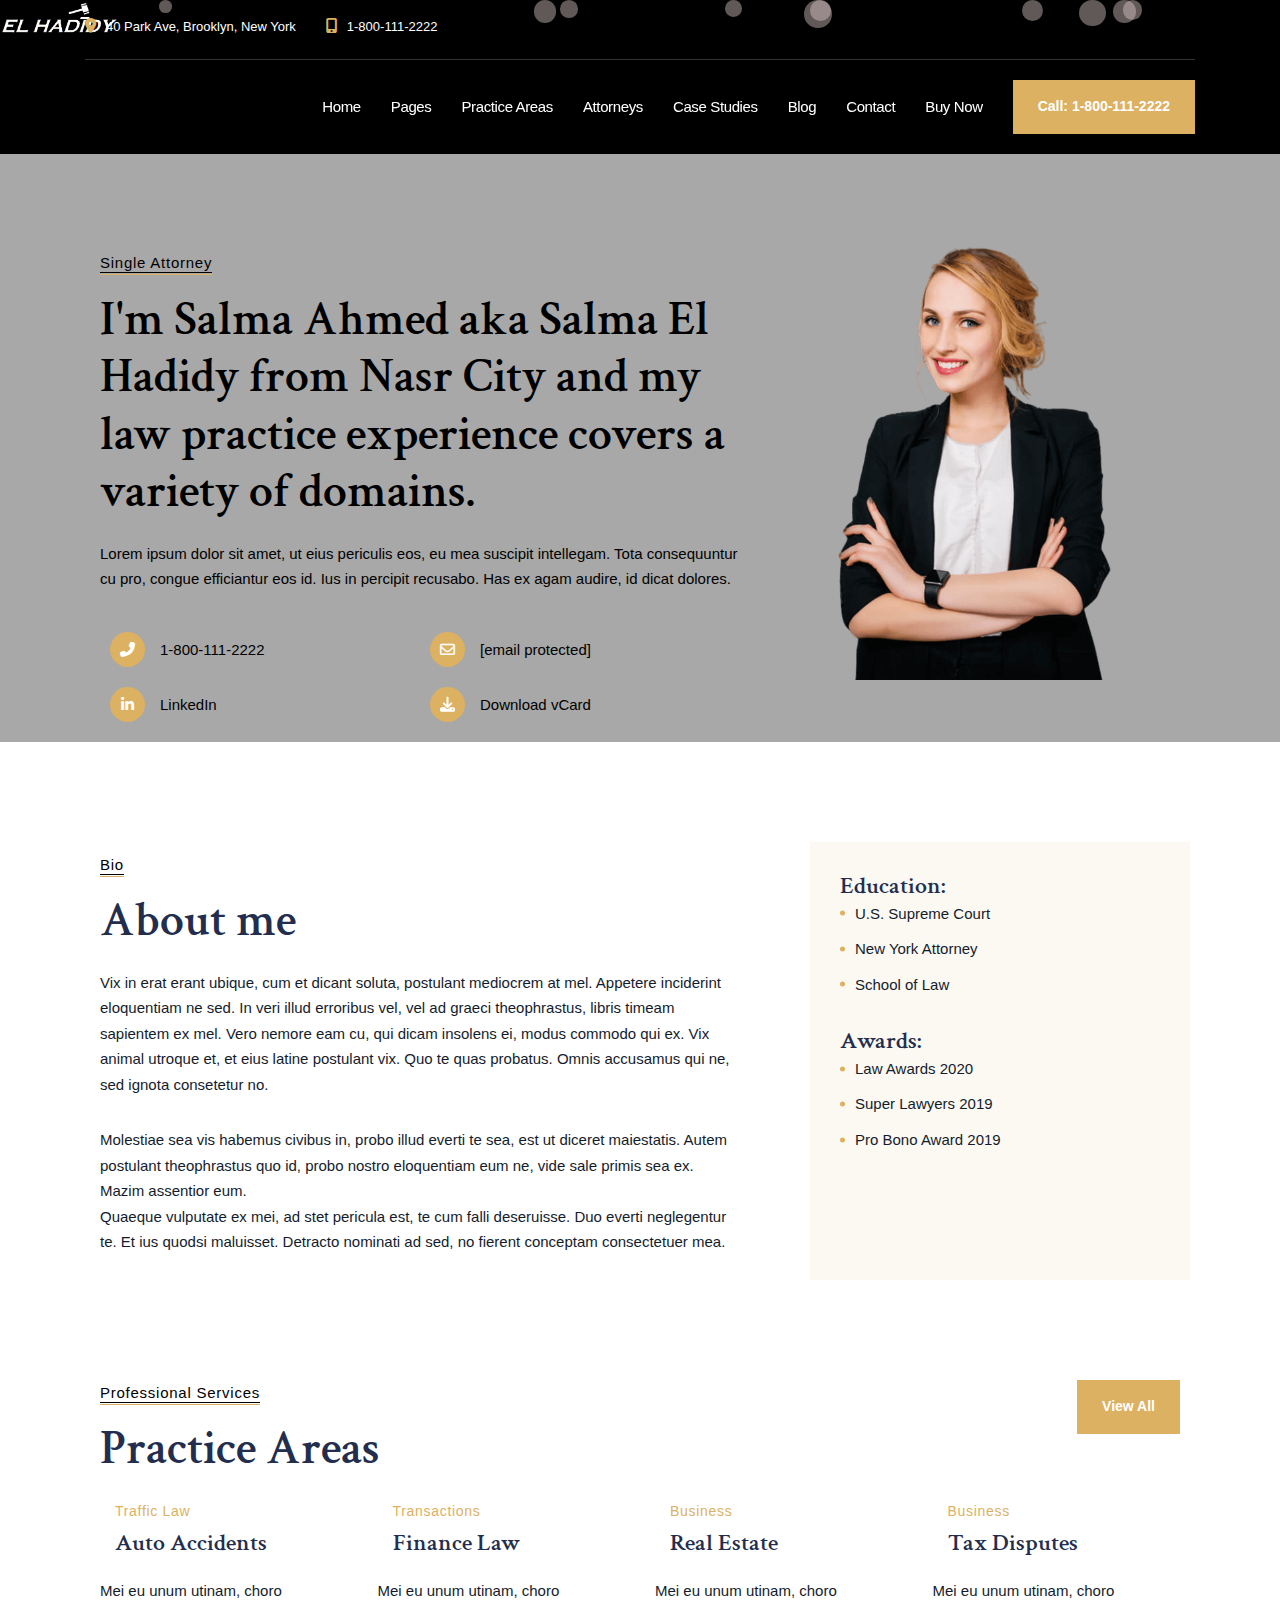
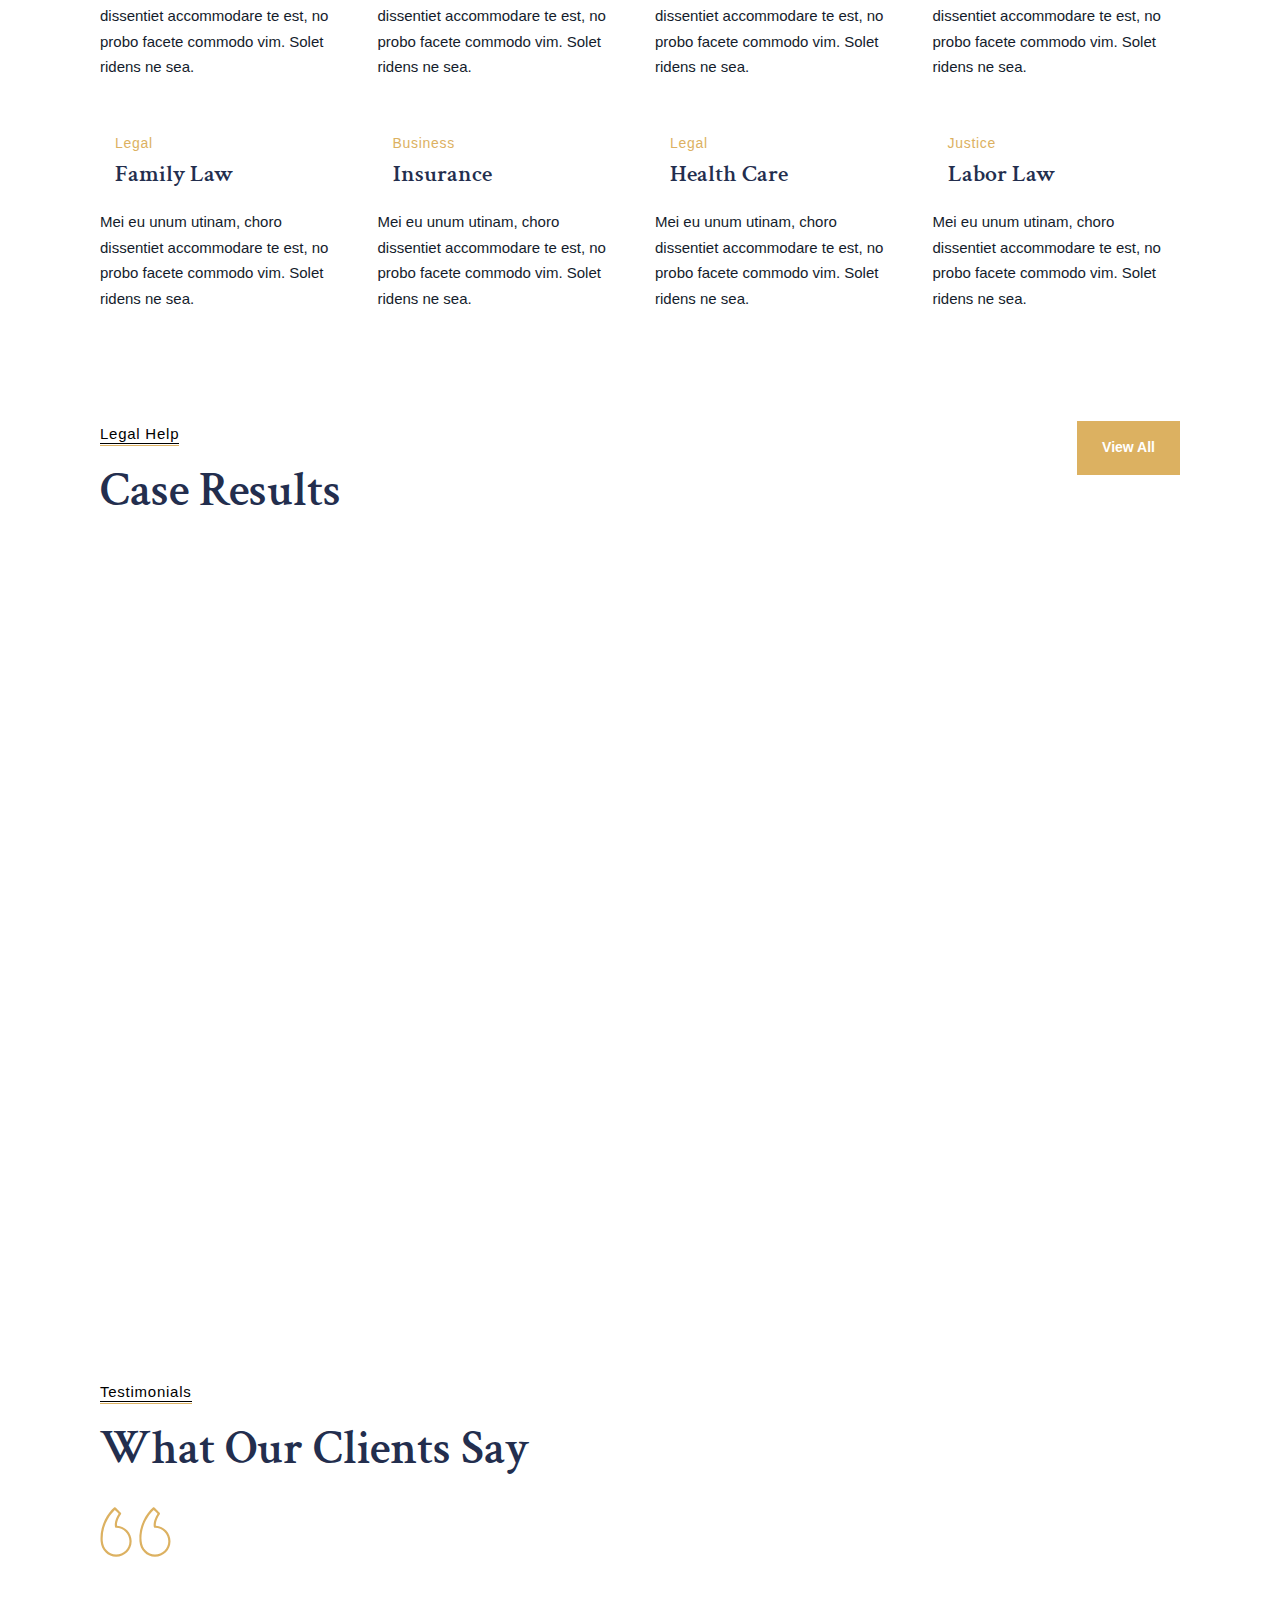
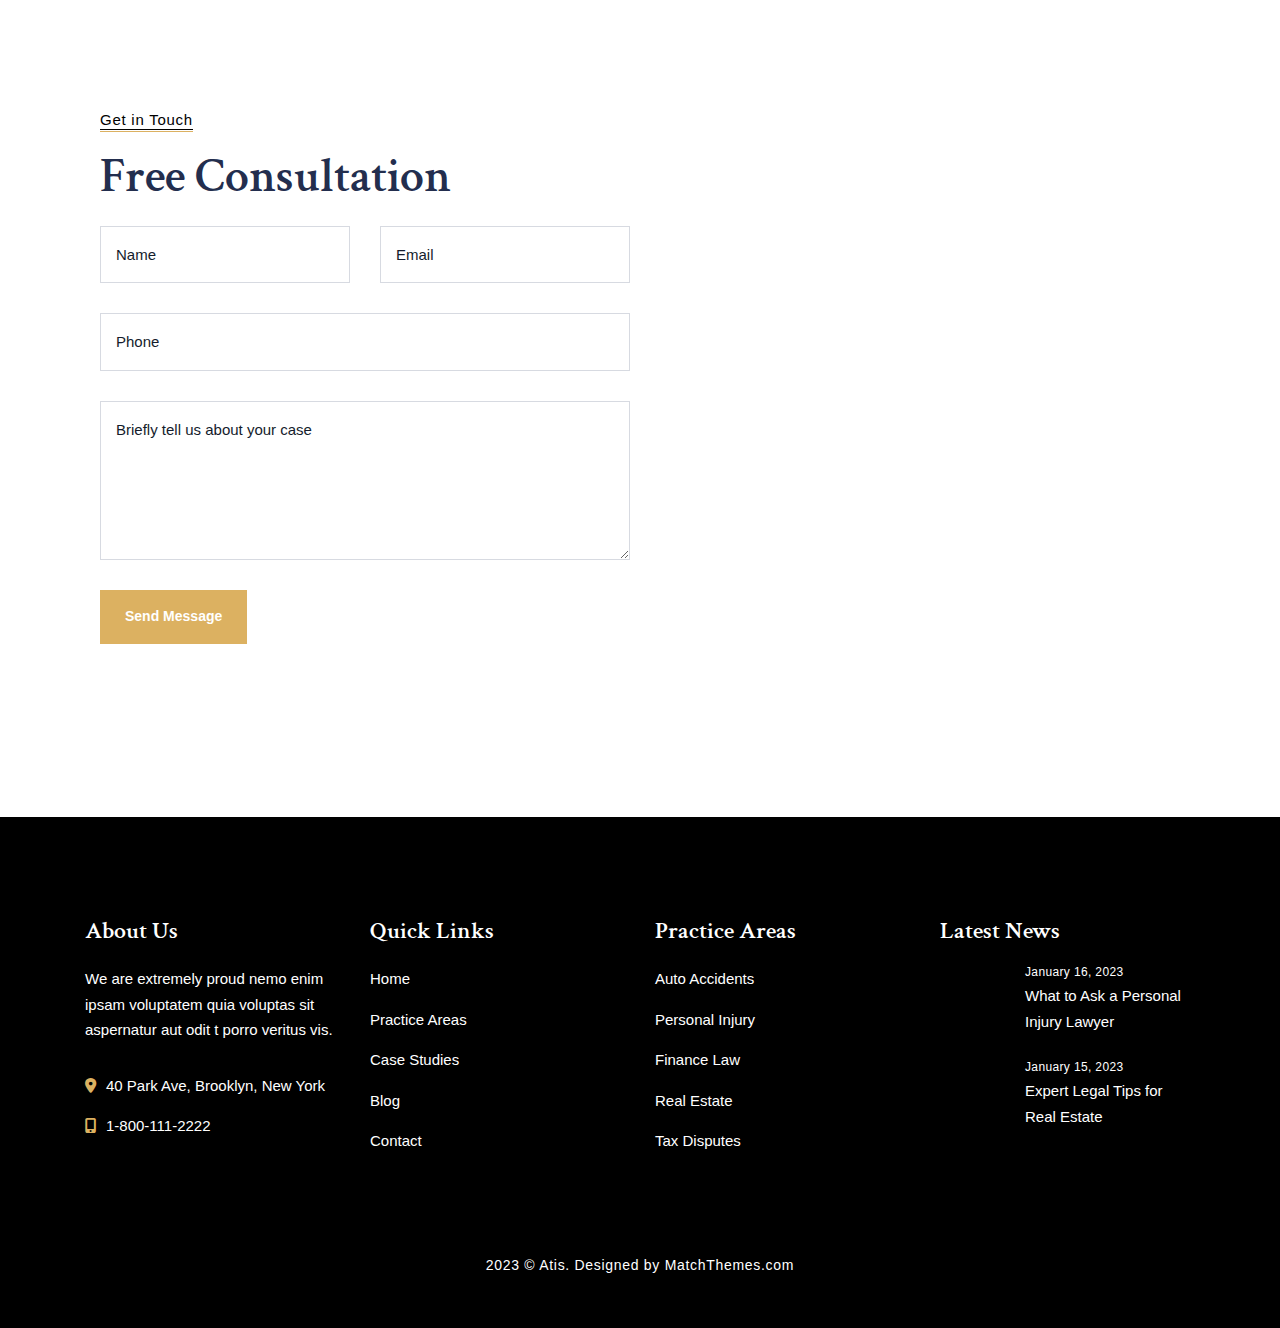
==== commit 15a202be: "website adjustments" ====
--- a/main/index.html
+++ b/main/index.html
@@ -925,7 +925,7 @@
                             <div class="elementor-widget-wrap elementor-element-populated">
                                 <div class="elementor-element elementor-element-0005866 elementor-widget elementor-widget-google_maps" data-id="0005866" data-element_type="widget" data-widget_type="google_maps.default">
                                     <div class="elementor-widget-container">
-                                        <div class="elementor-custom-embed"> <iframe loading="lazy" src="https://maps.google.com/maps?q=40%20Park%20Ave%2C%20Brooklyn%2C%20New%20York&#038;t=m&#038;z=12&#038;output=embed&#038;iwloc=near" title="40 Park Ave, Brooklyn, New York" aria-label="40 Park Ave, Brooklyn, New York"></iframe></div>
+                                        <div class="elementor-custom-embed"> <iframe loading="lazy" src="https://maps.google.com/maps?q=Al Saa Square&#038;t=m&#038;z=12&#038;output=embed&#038;iwloc=near" title="40 Park Ave, Brooklyn, New York" aria-label="40 Park Ave, Brooklyn, New York"></iframe></div>
                                     </div>
                                 </div>
                             </div>
--- a/main/css/atis-style.css
+++ b/main/css/atis-style.css
@@ -618,7 +618,7 @@
 }
 
 .menu-nav li a {
-    color: #000;
+    color: #fff;
     padding: 10px 0;
     display: block
 }
@@ -1099,7 +1099,8 @@
     position: absolute;
     top: 0;
     width: 100%;
-    z-index: 100
+    z-index: 100;
+    background-color: #000;
 }
 
 .header-container {
@@ -3213,7 +3214,7 @@
 }
 
 .white {
-    color: #fff
+    color: #000
 }
 
 .elementor-button {
